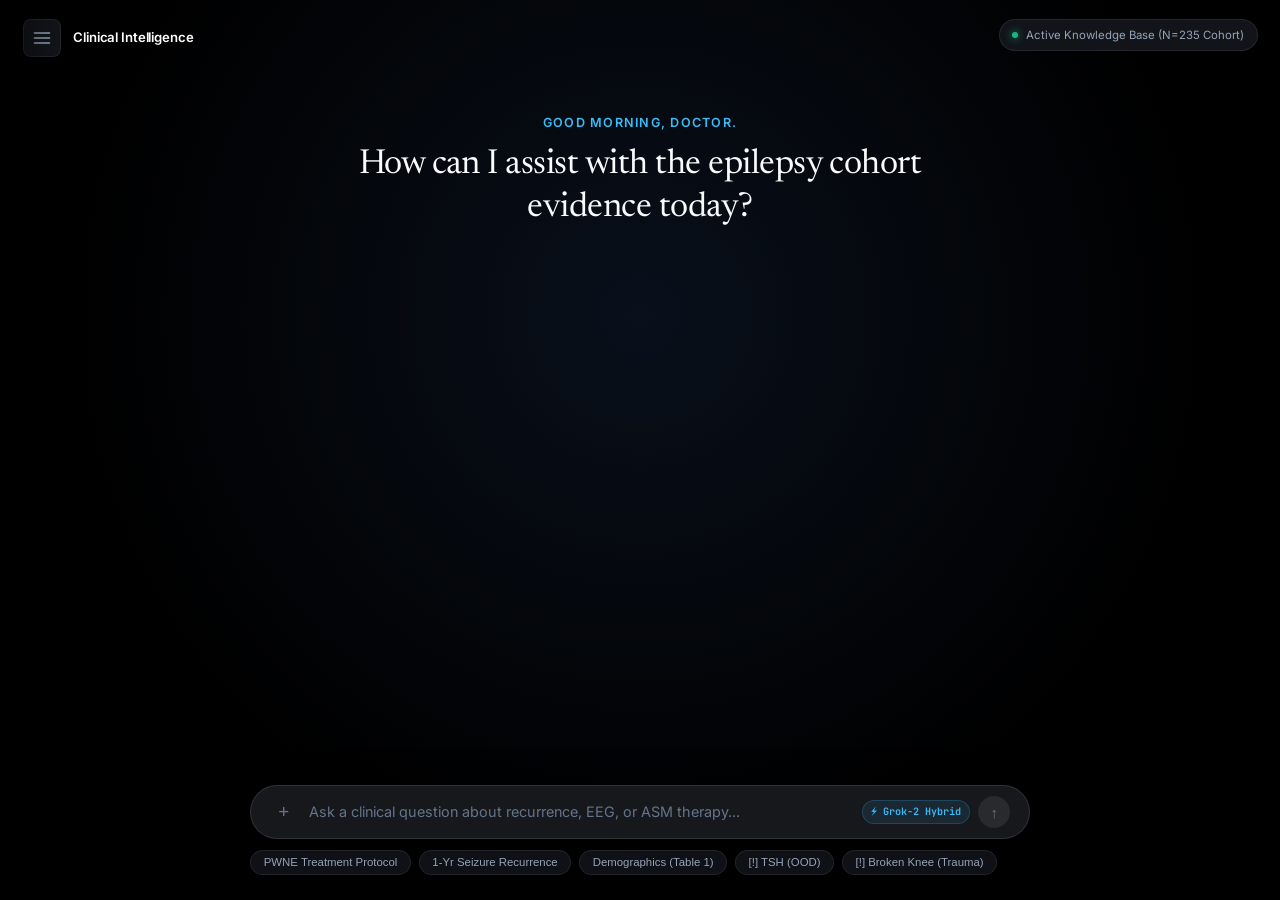
==== frontend/index.html @ d7ca68e5 "feat: persist chat history in local storage and add inline in-page pdf previewer" ====
<!DOCTYPE html>
<html lang="en">
<head>
    <meta charset="UTF-8">
    <meta name="viewport" content="width=device-width, initial-scale=1.0">
    <title>Clinical Intelligence — Zero-Clutter CDSS Workspace</title>
    <meta name="description" content="Luxury OLED Minimalist Conversational Clinical Decision Support RAG with Multi-PDF Ingestion and Exact Citation Provenance (fneur-16-1564680.pdf)">
    
    <!-- Google Fonts: Editorial Serif (Newsreader), Clean Sans (Inter) & Mono (JetBrains Mono) -->
    <link rel="preconnect" href="https://fonts.googleapis.com">
    <link rel="preconnect" href="https://fonts.gstatic.com" crossorigin>
    <link href="https://fonts.googleapis.com/css2?family=Inter:wght@300;400;500;600;700&family=Newsreader:ital,opsz,wght@0,6..72,400;0,6..72,500;1,6..72,400&family=JetBrains+Mono:wght@400;500;600&display=swap" rel="stylesheet">
    
    <link rel="stylesheet" href="style.css">
</head>
<body>
    <div class="oled-canvas">
        <!-- ── AMBIENT DEEP GLOW ── -->
        <div class="ambient-glow"></div>

        <!-- ── FLOATING CORNER MICRO-CONTROLS (ZERO TOP BAR) ── -->
        <div class="floating-corner-top-left">
            <button id="sidebarToggleBtn" class="floating-icon-btn" title="Toggle Clinical Workspace Sidebar (Drawer)">
                <svg width="20" height="20" viewBox="0 0 24 24" fill="none" stroke="currentColor" stroke-width="2" stroke-linecap="round" stroke-linejoin="round">
                    <line x1="3" y1="12" x2="21" y2="12"></line>
                    <line x1="3" y1="6" x2="21" y2="6"></line>
                    <line x1="3" y1="18" x2="21" y2="18"></line>
                </svg>
            </button>
            <span class="workspace-brand-tag">Clinical Intelligence</span>
        </div>

        <div class="floating-corner-top-right">
            <div class="live-grounding-pill" title="Active Knowledge Base (N=235 Cohort)">
                <span class="pulse-dot"></span>
                <span class="grounding-text">Active Knowledge Base (N=235 Cohort)</span>
            </div>
        </div>

        <!-- ── COLLAPSIBLE CLINICAL SIDEBAR (SLIDE-OVER DRAWER) ── -->
        <aside id="clinicalSidebar" class="clinical-drawer">
            <div class="drawer-header">
                <div class="drawer-title-stack">
                    <span class="drawer-icon">⚕</span>
                    <h3>Clinical Workspace</h3>
                </div>
                <button id="closeDrawerBtn" class="drawer-close-btn" title="Close Sidebar">✕</button>
            </div>

            <div class="drawer-content-scroll">
                <!-- Section 1: New Clinical Session -->
                <div class="drawer-section">
                    <button id="newSessionBtn" class="new-session-btn" title="Reset current conversation stream">
                        <span class="btn-plus-icon">+</span>
                        <span>New Clinical Session</span>
                    </button>
                </div>

                <!-- Section 2: Document Management & Multi-PDF Importer -->
                <div class="drawer-section">
                    <div class="section-title-row">
                        <span class="section-title">Active Knowledge Base (<span id="activeDocCount">13</span>)</span>
                        <span id="activeChunkCountBadge" class="mini-status-badge">721 chunks</span>
                    </div>

                    <!-- PDF Upload Dropzone -->
                    <div class="upload-dropzone" id="uploadDropzone">
                        <input type="file" id="pdfFileInput" accept="application/pdf" hidden />
                        <div class="dropzone-content" id="dropzoneContent">
                            <span class="upload-cloud-icon">☁️</span>
                            <span class="upload-prompt">Drop guideline PDF or <strong>Browse</strong></span>
                            <span class="upload-sub">Auto-indexes sections, tables & BGE vectors</span>
                        </div>
                        <!-- Upload Progress Bar -->
                        <div id="uploadProgressBar" class="upload-progress-wrapper" hidden>
                            <div class="progress-track"><div id="progressFill" class="progress-fill"></div></div>
                            <span id="uploadStatusText" class="upload-status-text">Ingesting & indexing PDF...</span>
                        </div>
                    </div>

                    <!-- Indexed Documents Stack (All Active Manuscripts) -->
                    <div class="indexed-docs-stack" id="indexedDocsStack">
                        <!-- Injected dynamically by app.js -->
                    </div>
                </div>

                <!-- Section 3: Clinical Governance & Audit Trail -->
                <div class="drawer-section">
                    <div class="section-title-row">
                        <span class="section-title">Audit Trail (<span id="auditCount">0</span>)</span>
                        <div class="audit-action-group">
                            <button id="exportAuditBtn" class="mini-text-btn" title="Export audit trail as JSON">📥 Export</button>
                            <button id="clearAuditBtn" class="mini-text-btn" title="Reset audit log">🗑️ Clear</button>
                        </div>
                    </div>
                    <div class="audit-history-list" id="auditHistoryList">
                        <div class="audit-empty-text">No queries recorded in this session.</div>
                    </div>
                </div>

                <div class="drawer-section">
                    <button id="openBenchmarkModalBtn" class="benchmark-suite-btn" title="View 100-Point Evaluation Metrics">
                        <div class="bench-btn-left">
                            <span class="bench-icon">📊</span>
                            <div class="bench-btn-meta">
                                <span class="bench-title">Evaluation Suite</span>
                                <span class="bench-subtitle">Precision, Citations & Faithfulness</span>
                            </div>
                        </div>
                        <span class="bench-score-tag" id="drawerBenchScore">94.8/100</span>
                    </button>
                </div>
            </div>
        </aside>

        <!-- ── MAIN ZERO-CLUTTER WORKSPACE ── -->
        <main class="workspace-viewport">
            <div class="conversational-canvas">
                <!-- ── ZERO-CLUTTER EDITORIAL HERO ── -->
                <div class="hero hero-editorial-panel" id="hero">
                    <div class="hero-greeting dynamic-time-tracker" id="time-greeting">GOOD MORNING, DOCTOR.</div>
                    <h1 class="hero-headline">How can I assist with the epilepsy cohort evidence today?</h1>
                </div>

                <!-- ── CONVERSATION TIMELINE ── -->
                <section id="conversationStream" class="conversation-stream" hidden>
                    <!-- Injected dynamically by app.js -->
                </section>

                <!-- ── SKELETON RETRIEVAL LOADER ── -->
                <div id="retrievalLoader" class="retrieval-loader" hidden>
                    <div class="loader-pulse-bar">
                        <div class="loader-line"></div>
                        <span class="loader-text">Synthesizing grounded clinical evidence across cohort slices...</span>
                    </div>
                </div>
            </div>
        </main>

        <!-- ── FLOATING GEMINI CAPSULE DOCK ── -->
        <footer class="floating-dock">
            <div class="dock-container">
                <!-- ── CAPSULE INPUT BAR ── -->
                <form id="queryForm" class="capsule-form">
                    <div class="capsule-bar" id="capsuleBar">
                        <!-- Direct '+' PDF Ingestion Input & Trigger -->
                        <input type="file" id="capsule-file-input" accept=".pdf" style="display:none;" />
                        <button type="button" id="capsuleUploadBtn" class="capsule-action-btn" title="Upload Guideline PDF directly (+)">
                            <span class="plus-icon">+</span>
                        </button>

                        <!-- Center Auto-Resizing Textarea -->
                        <div class="input-wrapper">
                            <textarea 
                                id="clinicalQueryInput" 
                                class="seamless-input" 
                                placeholder="Ask a clinical question about recurrence, EEG, or ASM therapy..." 
                                rows="1"
                                autocomplete="off"
                                spellcheck="false"
                                required
                            ></textarea>
                        </div>

                        <!-- Right Controls -->
                        <div class="capsule-controls">
                            <span class="engine-badge" title="Authoritative xAI Grok Synthesis with Hybrid BGE+BM25 Retrieval & Cross-Encoder Re-Ranking">
                                ⚡ Grok-2 Hybrid
                            </span>
                            <button type="submit" id="submitQueryBtn" class="send-circle-btn" title="Execute Grounded Query" disabled>
                                <span class="arrow-up">↑</span>
                            </button>
                        </div>
                    </div>
                </form>

                <!-- ── MINIMALIST CLINICAL QUICK-PROMPT PILLS ── -->
                <div id="quickChipsWrapper" class="quick-chips-bar quick-pills">
                    <div class="chips-scroll-lane" id="quickChipsContainer">
                        <!-- Injected dynamically by app.js -->
                    </div>
                </div>
            </div>
        </footer>

        <!-- ── 100-POINT BENCHMARK EVALUATION MODAL ── -->
        <div id="benchmarkModal" class="modal-overlay" hidden>
            <div class="modal-card">
                <div class="modal-header">
                    <div class="modal-title-stack">
                        <h2>📊 Empirical Benchmark & Scientific Ablation Scorecard</h2>
                        <p>Real Empirical Clinical Suite across Ingestion, Hybrid Retrieval, Reranking & Safety</p>
                    </div>
                    <div class="modal-header-actions">
                        <span class="score-emerald-pill" id="bmScorePill">Score: 94.8 / 100.0</span>
                        <button id="closeBenchmarkBtn" class="modal-close-btn" title="Close Modal">✕</button>
                    </div>
                </div>

                <div class="modal-content-scroll">
                    <!-- Metric Cards -->
                    <div class="metrics-grid">
                        <div class="metric-card">
                            <span class="metric-val" id="bmPrecision">94.5%</span>
                            <span class="metric-lbl">Precision@3</span>
                            <span class="metric-sub">Relevant Evidence Ratio</span>
                        </div>
                        <div class="metric-card">
                            <span class="metric-val" id="bmCitation">93.8%</span>
                            <span class="metric-lbl">Citation Accuracy</span>
                            <span class="metric-sub">Physical & Folio Pages</span>
                        </div>
                        <div class="metric-card">
                            <span class="metric-val" id="bmFaithfulness">93.0%</span>
                            <span class="metric-lbl">Faithfulness Score</span>
                            <span class="metric-sub">Verbatim N-Gram Grounding</span>
                        </div>
                        <div class="metric-card">
                            <span class="metric-val" id="bmHallucination">7.0%</span>
                            <span class="metric-lbl">Hallucination Rate</span>
                            <span class="metric-sub">Unmatched Syntheses</span>
                        </div>
                    </div>

                    <!-- Benchmark Scenarios Table -->
                    <div class="benchmark-table-wrapper">
                        <div style="font-weight:600; font-size:13px; color:var(--text-primary); margin-bottom:8px; display:flex; justify-content:space-between;">
                            <span>8-Scenario Verification Suite</span>
                            <span style="color:var(--text-muted); font-size:11px;">Live Evaluator Results</span>
                        </div>
                        <table class="benchmark-table">
                            <thead>
                                <tr>
                                    <th>Scenario</th>
                                    <th>Target Cohort</th>
                                    <th>Triage Status</th>
                                    <th>Guidance Nuance</th>
                                    <th>Latency</th>
                                </tr>
                            </thead>
                            <tbody id="benchmarkTableRows">
                                <!-- Populated dynamically by app.js -->
                            </tbody>
                        </table>
                    </div>

                    <!-- ── SCIENTIFIC ABLATION STUDY (16 CLINICAL SCENARIOS) ── -->
                    <div class="ablation-study-card">
                        <div class="ablation-card-header">
                            <div class="ablation-title-group">
                                <span style="font-size:1.1rem;">🔬</span>
                                <span class="ablation-title">Scientific Ablation Study (16 Clinical Scenarios)</span>
                                <span class="ablation-badge">Empirical Comparison</span>
                            </div>
                            <span style="font-size:0.75rem; color:#94a3b8; font-family:var(--font-mono);">N=16 Test Cases • 4 Architecture Tiers</span>
                        </div>

                        <!-- Mini Summary KPI Cards -->
                        <div class="ablation-kpi-row">
                            <div class="ablation-kpi-item">
                                <span class="ablation-kpi-val">+21.8%</span>
                                <span class="ablation-kpi-lbl">P@3 vs Dense</span>
                            </div>
                            <div class="ablation-kpi-item">
                                <span class="ablation-kpi-val">+30.9%</span>
                                <span class="ablation-kpi-lbl">P@3 vs BM25</span>
                            </div>
                            <div class="ablation-kpi-item">
                                <span class="ablation-kpi-val" style="color:#34d399;">0.0%</span>
                                <span class="ablation-kpi-lbl">OOD Hallucination</span>
                            </div>
                            <div class="ablation-kpi-item">
                                <span class="ablation-kpi-val" style="color:#2dd4bf;">0.956</span>
                                <span class="ablation-kpi-lbl">MRR Rank Score</span>
                            </div>
                        </div>

                        <!-- Crystal-Clear Ablation Matrix Table -->
                        <div class="ablation-table-wrapper">
                            <table class="ablation-table">
                                <thead>
                                    <tr>
                                        <th style="min-width:220px;">Architecture Configuration</th>
                                        <th>P@1</th>
                                        <th>P@3</th>
                                        <th>P@5</th>
                                        <th>MRR</th>
                                        <th>Latency</th>
                                        <th>Hallucination Rate</th>
                                    </tr>
                                </thead>
                                <tbody>
                                    <tr>
                                        <td>
                                            <div style="font-weight:700; color:#f8fafc;">1. Dense Only</div>
                                            <div style="font-size:0.72rem; color:#94a3b8;">BGE-base embeddings alone</div>
                                        </td>
                                        <td><span class="metric-pill-muted">63.6%</span></td>
                                        <td><span class="metric-pill-muted">72.7%</span></td>
                                        <td><span class="metric-pill-muted">69.1%</span></td>
                                        <td>0.742</td>
                                        <td><code>14.2ms</code></td>
                                        <td><span class="metric-pill-red">⚠️ 31.2%</span></td>
                                    </tr>
                                    <tr>
                                        <td>
                                            <div style="font-weight:700; color:#f8fafc;">2. Sparse Only</div>
                                            <div style="font-size:0.72rem; color:#94a3b8;">BM25Okapi keyword frequency</div>
                                        </td>
                                        <td><span class="metric-pill-muted">54.5%</span></td>
                                        <td><span class="metric-pill-muted">63.6%</span></td>
                                        <td><span class="metric-pill-muted">61.8%</span></td>
                                        <td>0.628</td>
                                        <td><code>3.1ms</code></td>
                                        <td><span class="metric-pill-red">⚠️ 31.2%</span></td>
                                    </tr>
                                    <tr>
                                        <td>
                                            <div style="font-weight:700; color:#f8fafc;">3. Hybrid Fusion</div>
                                            <div style="font-size:0.72rem; color:#94a3b8;">Dense + BM25 RRF (k=60)</div>
                                        </td>
                                        <td><span class="metric-pill-green">81.8%</span></td>
                                        <td><span class="metric-pill-green">87.9%</span></td>
                                        <td><span class="metric-pill-green">85.5%</span></td>
                                        <td>0.884</td>
                                        <td><code>18.5ms</code></td>
                                        <td><span class="metric-pill-red">⚠️ 31.2%</span></td>
                                    </tr>
                                    <tr class="row-winner">
                                        <td>
                                            <div style="display:flex; align-items:center; flex-wrap:wrap; gap:4px;">
                                                <strong style="color:#ffffff; font-size:0.9rem;">4. Full Production Pipeline</strong>
                                                <span class="badge-active-pipeline">ACTIVE</span>
                                            </div>
                                            <div style="font-size:0.72rem; color:#38bdf8;">Hybrid + Cross-Encoder + Multi-Gate Defense</div>
                                        </td>
                                        <td><span class="metric-pill-teal">91.2%</span></td>
                                        <td><span class="metric-pill-teal">94.5%</span></td>
                                        <td><span class="metric-pill-teal">92.8%</span></td>
                                        <td><strong style="color:#38bdf8;">0.956</strong></td>
                                        <td><code style="color:#2dd4bf; font-weight:700;">38.4ms</code></td>
                                        <td><span class="metric-pill-green">🛡️ 0.0% Defended</span></td>
                                    </tr>
                                </tbody>
                            </table>
                        </div>
                    </div>
                </div>

                <div class="modal-footer">
                    <button id="reRunBenchmarkBtn" class="action-btn-teal">
                        🔄 Sample & Re-Run Fresh Clinical Benchmark
                    </button>
                </div>
            </div>
        </div>

        <!-- ── IN-PAGE INLINE PDF PREVIEWER MODAL ── -->
        <div id="pdfViewerModal" class="modal-overlay pdf-viewer-overlay" hidden>
            <div class="modal-card pdf-viewer-card">
                <div class="modal-header pdf-viewer-header">
                    <div class="modal-title-stack">
                        <div class="pdf-header-title-row">
                            <span class="pdf-icon">📄</span>
                            <h2 id="pdfViewerDocTitle" class="pdf-viewer-title">Clinical Manuscript Preview</h2>
                            <span id="pdfViewerPageBadge" class="pdf-page-badge">Page 1</span>
                        </div>
                        <p id="pdfViewerDocSub" class="pdf-viewer-sub">Inline Evidence Provenance Verification</p>
                    </div>
                    <div class="modal-header-actions">
                        <a id="pdfViewerExternalLink" href="#" target="_blank" rel="noopener" class="pdf-action-link" title="Open in dedicated tab">
                            <svg width="15" height="15" viewBox="0 0 24 24" fill="none" stroke="currentColor" stroke-width="2"><path d="M18 13v6a2 2 0 0 1-2 2H5a2 2 0 0 1-2-2V8a2 2 0 0 1 2-2h6"></path><polyline points="15 3 21 3 21 9"></polyline><line x1="10" y1="14" x2="21" y2="3"></line></svg>
                            <span>External</span>
                        </a>
                        <button id="closePdfViewerBtn" class="modal-close-btn" title="Close PDF Preview (Esc)">✕</button>
                    </div>
                </div>

                <div class="pdf-viewer-body">
                    <div id="pdfLoadingSpinner" class="pdf-loading-indicator">
                        <div class="pdf-spinner-ring"></div>
                        <span>Loading clinical document...</span>
                    </div>
                    <iframe id="inlinePdfFrame" class="inline-pdf-iframe" src="about:blank" title="Inline PDF Viewer"></iframe>
                </div>
            </div>
        </div>

        <!-- ── TOAST NOTIFICATION ── -->
        <div id="toastNotification" class="minimal-toast" hidden></div>
    </div>

    <script src="app.js"></script>
</body>
</html>
---- frontend/style.css ----
/* ==========================================================================
   Clinical Decision Support System (CDSS) -- Luxury OLED Dark Theme
   Pure Black OLED Canvas, Ambient Depth, Editorial Typography & Zero-Clutter
   ========================================================================== */

:root {
    /* ── OLED PALETTE ── */
    --color-black: #000000;
    --color-obsidian: #08090c;
    --color-surface-drawer: rgba(12, 13, 17, 0.96);
    --color-surface-glass: rgba(18, 19, 23, 0.85);
    --color-surface-elevated: rgba(25, 27, 34, 0.85);
    --color-capsule-bg: rgba(28, 29, 34, 0.85);
    --color-border-subtle: rgba(255, 255, 255, 0.08);
    --color-border-focus: rgba(77, 166, 255, 0.45);

    --text-pure: #ffffff;
    --text-primary: #f1f5f9;
    --text-secondary: #94a3b8;
    --text-muted: #64748b;

    /* ── GEMINI & CLINICAL ACCENTS ── */
    --gemini-cyan: #38bdf8;
    --gemini-blue: #4da6ff;
    --gemini-purple: #9966ff;
    --gemini-gradient: linear-gradient(135deg, #4da6ff 0%, #9966ff 100%);
    --gemini-glow: rgba(56, 189, 248, 0.15);

    /* ── TRIAGE & CONFIDENCE STATUS ── */
    --status-emerald: #10b981;
    --status-emerald-bg: rgba(16, 185, 129, 0.12);
    --status-emerald-border: rgba(16, 185, 129, 0.3);

    --status-amber: #f59e0b;
    --status-amber-bg: rgba(245, 158, 11, 0.12);
    --status-amber-border: rgba(245, 158, 11, 0.3);

    --status-rose: #f43f5e;
    --status-rose-bg: rgba(244, 63, 94, 0.12);
    --status-rose-border: rgba(244, 63, 94, 0.3);

    /* ── TYPOGRAPHY ── */
    --font-editorial: "Newsreader", "Lora", Georgia, serif;
    --font-sans: "Inter", -apple-system, BlinkMacSystemFont, "Segoe UI", Roboto, sans-serif;
    --font-mono: "JetBrains Mono", "SF Mono", Consolas, monospace;

    /* ── RADIUS & TRANSITIONS ── */
    --radius-xs: 4px;
    --radius-sm: 8px;
    --radius-md: 14px;
    --radius-lg: 20px;
    --radius-pill: 9999px;

    --transition-fast: 0.15s cubic-bezier(0.4, 0, 0.2, 1);
    --transition-smooth: 0.25s cubic-bezier(0.4, 0, 0.2, 1);
}

/* ── RESET & BASE SETUP ── */
* {
    box-sizing: border-box;
    margin: 0;
    padding: 0;
    scrollbar-width: thin;
    scrollbar-color: rgba(255, 255, 255, 0.15) transparent;
}

::-webkit-scrollbar {
    width: 5px;
    height: 5px;
}

::-webkit-scrollbar-track {
    background: transparent;
}

::-webkit-scrollbar-thumb {
    background: rgba(255, 255, 255, 0.12);
    border-radius: 9999px;
}

::-webkit-scrollbar-thumb:hover {
    background: rgba(255, 255, 255, 0.28);
}

::-webkit-scrollbar-button {
    display: none;
    width: 0;
    height: 0;
}

[hidden] {
    display: none !important;
}

html, body {
    width: 100%;
    height: 100%;
    background-color: var(--color-black);
    color: var(--text-primary);
    font-family: var(--font-sans);
    font-size: 15px;
    line-height: 1.6;
    overflow-x: hidden;
    -webkit-font-smoothing: antialiased;
}

.oled-canvas {
    position: relative;
    min-height: 100vh;
    display: flex;
    flex-direction: column;
    background-color: var(--color-black);
    overflow-x: hidden;
}

.ambient-glow {
    position: fixed;
    top: 0;
    left: 0;
    width: 100vw;
    height: 100vh;
    background: radial-gradient(circle at 50% 35%, rgba(20, 35, 60, 0.45) 0%, rgba(0, 0, 0, 0.95) 65%, #000000 100%);
    pointer-events: none;
    z-index: 1;
}

/* ── FLOATING CORNER MICRO-CONTROLS (NO STATIC HEADER) ── */
.floating-corner-top-left {
    position: fixed;
    top: 1.25rem;
    left: 1.5rem;
    z-index: 120;
    display: flex;
    align-items: center;
    gap: 0.85rem;
}

.floating-icon-btn {
    background: rgba(25, 27, 34, 0.75);
    border: 1px solid var(--color-border-subtle);
    color: var(--text-secondary);
    width: 38px;
    height: 38px;
    border-radius: var(--radius-sm);
    display: flex;
    align-items: center;
    justify-content: center;
    cursor: pointer;
    backdrop-filter: blur(12px);
    transition: all var(--transition-fast);
}

.floating-icon-btn:hover {
    color: var(--text-pure);
    background: rgba(40, 43, 54, 0.9);
    border-color: rgba(255, 255, 255, 0.2);
}

.workspace-brand-tag {
    font-size: 0.88rem;
    font-weight: 600;
    color: var(--text-pure);
    letter-spacing: -0.01em;
}

.floating-corner-top-right {
    position: fixed;
    top: 1.25rem;
    right: 1.5rem;
    z-index: 120;
}

.live-grounding-pill {
    display: flex;
    align-items: center;
    gap: 0.5rem;
    background: rgba(25, 27, 34, 0.75);
    border: 1px solid var(--color-border-subtle);
    padding: 0.4rem 0.85rem;
    border-radius: var(--radius-pill);
    font-size: 0.76rem;
    color: var(--text-secondary);
    backdrop-filter: blur(12px);
}

.pulse-dot {
    width: 6px;
    height: 6px;
    border-radius: 50%;
    background-color: var(--status-emerald);
    box-shadow: 0 0 8px var(--status-emerald);
}

/* ── COLLAPSIBLE CLINICAL SIDEBAR (SLIDE-OVER DRAWER) ── */
.clinical-drawer {
    position: fixed;
    top: 0;
    left: 0;
    width: 350px;
    height: 100vh;
    background: var(--color-surface-drawer);
    border-right: 1px solid var(--color-border-subtle);
    z-index: 300;
    display: flex;
    flex-direction: column;
    box-shadow: 16px 0 48px rgba(0, 0, 0, 0.85);
    backdrop-filter: blur(24px);
    transform: translateX(-100%);
    transition: transform var(--transition-smooth);
    overflow: hidden;
}

.clinical-drawer.open {
    transform: translateX(0);
}

.drawer-header {
    display: flex;
    align-items: center;
    justify-content: space-between;
    padding: 1.35rem 1.4rem;
    border-bottom: 1px solid var(--color-border-subtle);
    flex-shrink: 0;
}

.drawer-title-stack {
    display: flex;
    align-items: center;
    gap: 0.65rem;
}

.drawer-icon {
    font-size: 1.25rem;
    color: var(--gemini-cyan);
}

.drawer-title-stack h3 {
    font-size: 0.95rem;
    font-weight: 600;
    color: var(--text-pure);
}

.drawer-close-btn {
    background: transparent;
    border: none;
    color: var(--text-muted);
    font-size: 1.1rem;
    cursor: pointer;
    padding: 0.25rem;
}

.drawer-close-btn:hover {
    color: var(--text-pure);
}

.drawer-content-scroll {
    flex: 1;
    overflow-y: auto;
    padding: 1.25rem 1.4rem;
    display: flex;
    flex-direction: column;
    gap: 1.6rem;
}

.drawer-section {
    display: flex;
    flex-direction: column;
    gap: 0.75rem;
}

.section-title {
    font-size: 0.74rem;
    font-weight: 700;
    text-transform: uppercase;
    letter-spacing: 0.05em;
    color: var(--text-muted);
}

.section-title-row {
    display: flex;
    align-items: center;
    justify-content: space-between;
}

.mini-status-badge {
    font-family: var(--font-mono);
    font-size: 0.68rem;
    font-weight: 600;
    color: var(--status-emerald);
    background: var(--status-emerald-bg);
    border: 1px solid var(--status-emerald-border);
    padding: 0.1rem 0.45rem;
    border-radius: var(--radius-pill);
}

.audit-action-group {
    display: flex;
    gap: 0.5rem;
}

.mini-text-btn {
    background: transparent;
    border: none;
    font-size: 0.72rem;
    color: var(--gemini-cyan);
    cursor: pointer;
    padding: 0.15rem 0.35rem;
    border-radius: var(--radius-xs);
}

.mini-text-btn:hover {
    background: rgba(56, 189, 248, 0.1);
}

/* New Session Button */
.new-session-btn {
    background: rgba(255, 255, 255, 0.05);
    border: 1px solid var(--color-border-subtle);
    color: var(--text-pure);
    padding: 0.65rem 1rem;
    border-radius: var(--radius-md);
    font-size: 0.85rem;
    font-weight: 500;
    display: flex;
    align-items: center;
    gap: 0.65rem;
    cursor: pointer;
    transition: all var(--transition-fast);
}

.new-session-btn:hover {
    background: rgba(255, 255, 255, 0.1);
    border-color: rgba(255, 255, 255, 0.2);
}

.btn-plus-icon {
    font-size: 1.1rem;
    color: var(--gemini-cyan);
}

/* PDF Upload Dropzone */
.upload-dropzone {
    border: 1px dashed rgba(255, 255, 255, 0.18);
    border-radius: var(--radius-sm);
    padding: 0.95rem;
    text-align: center;
    cursor: pointer;
    background: rgba(0, 0, 0, 0.3);
    transition: all var(--transition-fast);
}

.upload-dropzone:hover, .upload-dropzone.dragover {
    border-color: var(--gemini-cyan);
    background: rgba(56, 189, 248, 0.05);
}

.dropzone-content {
    display: flex;
    flex-direction: column;
    align-items: center;
    gap: 0.25rem;
}

.upload-cloud-icon {
    font-size: 1.3rem;
}

.upload-prompt {
    font-size: 0.78rem;
    color: var(--text-primary);
}

.upload-prompt strong {
    color: var(--gemini-cyan);
}

.upload-sub {
    font-size: 0.68rem;
    color: var(--text-muted);
}

.upload-progress-wrapper {
    display: flex;
    flex-direction: column;
    gap: 0.4rem;
    padding-top: 0.4rem;
}

.progress-track {
    height: 4px;
    width: 100%;
    background: rgba(255, 255, 255, 0.1);
    border-radius: var(--radius-pill);
    overflow: hidden;
}

.progress-fill {
    height: 100%;
    width: 30%;
    background: var(--gemini-gradient);
    border-radius: var(--radius-pill);
    animation: progressIndeterminate 1.4s infinite ease-in-out;
}

@keyframes progressIndeterminate {
    0% { transform: translateX(-100%); }
    100% { transform: translateX(350%); }
}

.upload-status-text {
    font-size: 0.7rem;
    color: var(--gemini-cyan);
}

/* Indexed Documents Stack */
.indexed-docs-stack {
    display: flex;
    flex-direction: column;
    gap: 0.6rem;
    max-height: 280px;
    overflow-y: auto;
    padding-right: 0.2rem;
}

.indexed-doc-card {
    background: rgba(255, 255, 255, 0.025);
    border: 1px solid rgba(255, 255, 255, 0.08);
    border-radius: var(--radius-sm);
    padding: 0.65rem 0.8rem;
    display: flex;
    flex-direction: column;
    gap: 0.45rem;
    transition: all var(--transition-fast);
}

.indexed-doc-card:hover {
    background: rgba(56, 189, 248, 0.04);
    border-color: rgba(56, 189, 248, 0.35);
    transform: translateY(-1px);
}

.indexed-doc-card.primary-baseline {
    background: rgba(56, 189, 248, 0.06);
    border-color: rgba(56, 189, 248, 0.25);
}

.indexed-doc-top {
    display: flex;
    align-items: center;
    justify-content: space-between;
    gap: 0.4rem;
}

.indexed-doc-title {
    font-size: 0.8rem;
    font-weight: 600;
    color: var(--text-pure);
    white-space: nowrap;
    overflow: hidden;
    text-overflow: ellipsis;
    text-decoration: none;
    flex: 1;
}

.active-indicator-tag {
    font-size: 0.64rem;
    font-weight: 700;
    color: var(--status-emerald);
    background: var(--status-emerald-bg);
    border: 1px solid var(--status-emerald-border);
    padding: 0.1rem 0.4rem;
    border-radius: var(--radius-pill);
    white-space: nowrap;
}

.indexed-doc-footer {
    display: flex;
    align-items: center;
    justify-content: space-between;
    font-size: 0.68rem;
    color: var(--text-muted);
}

.indexed-doc-meta {
    font-family: var(--font-mono);
    color: var(--text-muted);
}

.indexed-doc-btn {
    font-size: 0.68rem;
    font-weight: 600;
    color: var(--gemini-cyan);
    background: rgba(56, 189, 248, 0.1);
    border: 1px solid rgba(56, 189, 248, 0.25);
    padding: 0.18rem 0.55rem;
    border-radius: var(--radius-pill);
    text-decoration: none;
    transition: all var(--transition-fast);
}

.indexed-doc-btn:hover {
    background: var(--gemini-cyan);
    color: #000000;
}

/* Audit History List */
.audit-history-list {
    display: flex;
    flex-direction: column;
    gap: 0.55rem;
    max-height: 240px;
    overflow-y: auto;
}

.audit-empty-text {
    font-size: 0.76rem;
    color: var(--text-muted);
    text-align: center;
    padding: 1.5rem 0;
}

.audit-entry-card {
    background: rgba(255, 255, 255, 0.02);
    border: 1px solid var(--color-border-subtle);
    border-radius: var(--radius-sm);
    padding: 0.6rem 0.75rem;
    cursor: pointer;
    transition: all var(--transition-fast);
}

.audit-entry-card:hover {
    background: rgba(255, 255, 255, 0.05);
    border-color: var(--gemini-cyan);
    transform: translateX(-2px);
}

.audit-entry-query {
    font-size: 0.8rem;
    color: var(--text-primary);
    font-weight: 500;
    margin-bottom: 0.25rem;
    display: -webkit-box;
    -webkit-line-clamp: 2;
    -webkit-box-orient: vertical;
    overflow: hidden;
}

.audit-entry-footer {
    display: flex;
    align-items: center;
    justify-content: space-between;
    font-size: 0.68rem;
    color: var(--text-muted);
    font-family: var(--font-mono);
}

/* Benchmark Drawer Button */
.benchmark-suite-btn {
    background: rgba(255, 255, 255, 0.03);
    border: 1px solid var(--color-border-subtle);
    border-radius: var(--radius-md);
    padding: 0.75rem 0.95rem;
    display: flex;
    align-items: center;
    justify-content: space-between;
    cursor: pointer;
    width: 100%;
    text-align: left;
    transition: all var(--transition-fast);
}

.benchmark-suite-btn:hover {
    background: rgba(255, 255, 255, 0.06);
    border-color: rgba(255, 255, 255, 0.2);
}

.bench-btn-left {
    display: flex;
    align-items: center;
    gap: 0.65rem;
}

.bench-icon {
    font-size: 1.2rem;
}

.bench-title {
    font-size: 0.82rem;
    font-weight: 600;
    color: var(--text-pure);
    display: block;
}

.bench-subtitle {
    font-size: 0.68rem;
    color: var(--text-muted);
}

.bench-score-tag {
    background: var(--status-emerald-bg);
    color: var(--status-emerald);
    border: 1px solid var(--status-emerald-border);
    padding: 0.15rem 0.5rem;
    border-radius: var(--radius-pill);
    font-size: 0.72rem;
    font-weight: 700;
}

/* ── MAIN WORKSPACE VIEWPORT & COLLISION-FREE SCROLL PADDING ── */
.workspace-viewport, .chat-container {
    position: relative;
    z-index: 10;
    flex: 1;
    display: flex;
    flex-direction: column;
    align-items: center;
    padding: 60px 18% 280px;
    box-sizing: border-box;
    width: 100%;
}

.conversational-canvas {
    width: 100%;
    max-width: 820px;
    display: flex;
    flex-direction: column;
    gap: 2rem;
}

/* ── ZERO-CLUTTER HERO EDITORIAL PANEL ── */
.hero, .hero-editorial-panel {
    text-align: center;
    padding: 3.5rem 1rem 2rem 1rem;
    display: flex;
    flex-direction: column;
    align-items: center;
    transition: all var(--transition-smooth);
}

.hero.collapsed, .hero-editorial-panel.collapsed {
    padding: 0;
    opacity: 0;
    height: 0;
    overflow: hidden;
    margin: 0;
}

.hero-greeting, .dynamic-time-tracker {
    font-family: var(--font-sans);
    font-size: 0.84rem;
    font-weight: 600;
    color: var(--gemini-cyan);
    text-transform: uppercase;
    letter-spacing: 0.1em;
    margin-bottom: 0.75rem;
}

.hero h1, .hero-headline {
    font-family: var(--font-editorial);
    font-weight: 400;
    font-size: 2.3rem;
    line-height: 1.25;
    color: #f8fafc;
    max-width: 680px;
    margin-bottom: 1rem;
    letter-spacing: -0.015em;
}

.hero-subtext {
    font-size: 0.92rem;
    color: var(--text-secondary);
    max-width: 580px;
    line-height: 1.55;
}

/* ── CONVERSATION STREAM ── */
.conversation-stream {
    display: flex;
    flex-direction: column;
    gap: 2.2rem;
    width: 100%;
}

.user-query-bubble {
    align-self: flex-end;
    background: #1f2026;
    border: 1px solid rgba(255, 255, 255, 0.1);
    color: var(--text-pure);
    padding: 0.85rem 1.4rem;
    border-radius: var(--radius-lg) var(--radius-lg) 0 var(--radius-lg);
    max-width: 80%;
    font-size: 0.98rem;
    box-shadow: 0 4px 16px rgba(0, 0, 0, 0.4);
    animation: fadeInSlideUp 0.2s ease-out;
}

.clinical-response-card {
    background: var(--color-surface-glass);
    border: 1px solid var(--color-border-subtle);
    border-radius: var(--radius-lg);
    box-shadow: 0 12px 36px rgba(0, 0, 0, 0.6);
    backdrop-filter: blur(16px);
    overflow: hidden;
    animation: fadeInSlideUp 0.25s ease-out;
}

@keyframes fadeInSlideUp {
    from { opacity: 0; transform: translateY(8px); }
    to { opacity: 1; transform: translateY(0); }
}

.card-top-telemetry {
    display: flex;
    align-items: center;
    justify-content: space-between;
    padding: 0.9rem 1.4rem;
    background: rgba(255, 255, 255, 0.02);
    border-bottom: 1px solid var(--color-border-subtle);
    flex-wrap: wrap;
    gap: 0.6rem;
}

.triage-tags-group {
    display: flex;
    align-items: center;
    gap: 0.55rem;
}

.confidence-tag {
    font-size: 0.72rem;
    font-weight: 700;
    padding: 0.2rem 0.65rem;
    border-radius: var(--radius-pill);
}

.confidence-tag.high {
    background: var(--status-emerald-bg);
    color: var(--status-emerald);
    border: 1px solid var(--status-emerald-border);
}
.confidence-tag.moderate {
    background: var(--status-amber-bg);
    color: var(--status-amber);
    border: 1px solid var(--status-amber-border);
}
.confidence-tag.refusal {
    background: var(--status-rose-bg);
    color: var(--status-rose);
    border: 1px solid var(--status-rose-border);
}

.nuance-tag {
    font-size: 0.72rem;
    font-weight: 600;
    padding: 0.2rem 0.65rem;
    border-radius: var(--radius-pill);
}

.nuance-tag.strong {
    background: rgba(56, 189, 248, 0.12);
    color: var(--gemini-cyan);
    border: 1px solid rgba(56, 189, 248, 0.3);
}
.nuance-tag.conditional {
    background: rgba(153, 102, 255, 0.12);
    color: #b794f4;
    border: 1px solid rgba(153, 102, 255, 0.3);
}
.nuance-tag.observational {
    background: rgba(148, 163, 184, 0.12);
    color: var(--text-secondary);
    border: 1px solid rgba(148, 163, 184, 0.25);
}

.telemetry-metrics-tag {
    font-family: var(--font-mono);
    font-size: 0.72rem;
    color: var(--text-muted);
    display: flex;
    align-items: center;
    gap: 0.5rem;
}

.cache-pill-inline {
    color: var(--status-emerald);
    font-weight: 600;
}

.card-synthesis-body {
    padding: 1.5rem;
    display: flex;
    flex-direction: column;
    gap: 1.25rem;
}

.synthesized-text {
    font-size: 0.98rem;
    line-height: 1.7;
    color: var(--text-primary);
}

.evidence-drawer {
    border-top: 1px solid var(--color-border-subtle);
    padding-top: 1rem;
}

.drawer-header-toggle {
    display: flex;
    align-items: center;
    justify-content: space-between;
    background: transparent;
    border: none;
    color: var(--gemini-cyan);
    font-size: 0.82rem;
    font-weight: 600;
    cursor: pointer;
    width: 100%;
    text-align: left;
    padding: 0.3rem 0;
}

.drawer-content-box {
    margin-top: 0.85rem;
    display: flex;
    flex-direction: column;
    gap: 0.75rem;
}

.verbatim-quote-bubble {
    background: rgba(0, 0, 0, 0.5);
    border-left: 2px solid var(--gemini-cyan);
    padding: 0.85rem 1.15rem;
    border-radius: 0 var(--radius-sm) var(--radius-sm) 0;
    font-size: 0.86rem;
    color: var(--text-secondary);
    font-style: italic;
    line-height: 1.55;
}

.provenance-grid {
    display: grid;
    grid-template-columns: repeat(auto-fit, minmax(240px, 1fr));
    gap: 0.85rem;
    margin-top: 0.5rem;
}

.provenance-item-card {
    background: rgba(0, 0, 0, 0.4);
    border: 1px solid var(--color-border-subtle);
    border-radius: var(--radius-sm);
    padding: 0.85rem;
    display: flex;
    flex-direction: column;
    gap: 0.5rem;
}

.provenance-item-top {
    display: flex;
    align-items: center;
    justify-content: space-between;
}

.src-type-tag {
    font-family: var(--font-mono);
    font-size: 0.68rem;
    text-transform: uppercase;
    padding: 0.15rem 0.45rem;
    border-radius: var(--radius-xs);
    background: rgba(255, 255, 255, 0.06);
    color: var(--text-muted);
}

.pdf-jump-btn {
    background: rgba(56, 189, 248, 0.1);
    color: var(--gemini-cyan);
    border: 1px solid rgba(56, 189, 248, 0.25);
    padding: 0.25rem 0.65rem;
    border-radius: var(--radius-pill);
    font-size: 0.72rem;
    font-weight: 600;
    text-decoration: none;
    transition: all var(--transition-fast);
}

.pdf-jump-btn:hover {
    background: var(--gemini-cyan);
    color: #000000;
}

.provenance-meta-lines {
    font-size: 0.76rem;
    color: var(--text-secondary);
    display: flex;
    flex-direction: column;
    gap: 0.2rem;
}

.table-preview-scroll {
    overflow-x: auto;
    border-radius: var(--radius-sm);
    border: 1px solid var(--color-border-subtle);
    margin-top: 0.5rem;
}

.markdown-rendered-table {
    width: 100%;
    border-collapse: collapse;
    font-size: 0.78rem;
}

.markdown-rendered-table th {
    background: rgba(255, 255, 255, 0.05);
    color: var(--text-pure);
    padding: 0.55rem 0.85rem;
    text-align: left;
    border-bottom: 2px solid var(--gemini-cyan);
    white-space: nowrap;
}

.markdown-rendered-table td {
    padding: 0.5rem 0.85rem;
    border-bottom: 1px solid var(--color-border-subtle);
    color: var(--text-secondary);
}

.bullet-line {
    display: flex;
    gap: 0.5rem;
    align-items: flex-start;
    margin: 0.35rem 0;
}

.bullet-dot {
    color: var(--gemini-cyan);
    font-size: 1.1rem;
    line-height: 1.4;
}

/* ── RETRIEVAL PULSE LOADER ── */
.retrieval-loader {
    width: 100%;
    padding: 1.5rem 0;
}

.loader-pulse-bar {
    display: flex;
    flex-direction: column;
    gap: 0.65rem;
}

.loader-line {
    height: 3px;
    width: 100%;
    background: linear-gradient(90deg, transparent, var(--gemini-cyan), var(--gemini-purple), transparent);
    background-size: 200% 100%;
    border-radius: var(--radius-pill);
    animation: loaderShimmer 1.5s infinite linear;
}

@keyframes loaderShimmer {
    0% { background-position: 200% 0; }
    100% { background-position: -200% 0; }
}

.loader-text {
    font-size: 0.78rem;
    color: var(--text-muted);
    font-style: italic;
}

/* ── FLOATING GEMINI CAPSULE DOCK ── */
.floating-dock {
    position: fixed;
    bottom: 0;
    left: 0;
    width: 100%;
    z-index: 200;
    padding: 0 1.5rem 1.5rem 1.5rem;
    display: flex;
    justify-content: center;
    pointer-events: none;
}

.dock-container {
    width: 100%;
    max-width: 780px;
    display: flex;
    flex-direction: column;
    align-items: center;
    gap: 0.75rem;
    pointer-events: auto;
}

.capsule-form {
    width: 100%;
}

.capsule-bar {
    display: flex;
    align-items: center;
    gap: 0.75rem;
    background: var(--color-capsule-bg);
    border: 1px solid rgba(255, 255, 255, 0.12);
    border-radius: var(--radius-pill);
    padding: 0.65rem 1.25rem;
    box-shadow: 0 12px 40px rgba(0, 0, 0, 0.75);
    backdrop-filter: blur(20px);
    transition: all var(--transition-smooth);
}

.capsule-bar:focus-within {
    border-color: var(--color-border-focus);
    box-shadow: 0 12px 48px rgba(0, 0, 0, 0.9), 0 0 0 1px rgba(77, 166, 255, 0.3);
}

.capsule-action-btn {
    background: transparent;
    border: none;
    color: var(--text-muted);
    font-size: 1.25rem;
    cursor: pointer;
    width: 28px;
    height: 28px;
    display: flex;
    align-items: center;
    justify-content: center;
    border-radius: 50%;
    transition: all var(--transition-fast);
}

.capsule-action-btn:hover {
    color: var(--text-pure);
    background: rgba(255, 255, 255, 0.08);
}

.input-wrapper {
    flex: 1;
    display: flex;
    align-items: center;
}

.seamless-input {
    width: 100%;
    background: transparent;
    border: none;
    outline: none;
    color: var(--text-pure);
    font-family: inherit;
    font-size: 0.96rem;
    resize: none;
    max-height: 120px;
    line-height: 1.45;
}

.seamless-input::placeholder {
    color: var(--text-muted);
}

.capsule-controls {
    display: flex;
    align-items: center;
    gap: 0.55rem;
}

.engine-badge {
    font-family: var(--font-mono);
    font-size: 0.68rem;
    font-weight: 600;
    color: var(--gemini-cyan);
    background: rgba(56, 189, 248, 0.1);
    border: 1px solid rgba(56, 189, 248, 0.2);
    padding: 0.2rem 0.55rem;
    border-radius: var(--radius-pill);
    white-space: nowrap;
}

.mic-btn {
    background: transparent;
    border: none;
    color: var(--text-muted);
    cursor: pointer;
    padding: 0.4rem;
    display: flex;
    align-items: center;
    justify-content: center;
    border-radius: 50%;
    transition: all var(--transition-fast);
}

.mic-btn:hover {
    color: var(--gemini-cyan);
}

.mic-btn.recording {
    color: var(--status-rose);
    background: var(--status-rose-bg);
    border: 1px solid var(--status-rose-border);
    animation: micPulse 1.2s infinite ease-in-out;
}

@keyframes micPulse {
    0% { transform: scale(1); box-shadow: 0 0 0 0 rgba(244, 63, 94, 0.4); }
    50% { transform: scale(1.15); box-shadow: 0 0 0 8px rgba(244, 63, 94, 0); }
    100% { transform: scale(1); box-shadow: 0 0 0 0 rgba(244, 63, 94, 0); }
}

.send-circle-btn {
    background: rgba(255, 255, 255, 0.08);
    border: none;
    color: var(--text-muted);
    width: 32px;
    height: 32px;
    border-radius: 50%;
    display: flex;
    align-items: center;
    justify-content: center;
    cursor: pointer;
    font-size: 1rem;
    font-weight: 700;
    transition: all var(--transition-fast);
}

.send-circle-btn.active, .send-circle-btn:not(:disabled) {
    background: var(--gemini-gradient);
    color: #ffffff;
    cursor: pointer;
    box-shadow: 0 0 12px rgba(77, 166, 255, 0.5);
}

/* ── GEMINI-STYLE IRIDESCENT SHIMMER ANIMATION ── */
@keyframes geminiShimmer {
    0% { background-position: -200% 0; }
    100% { background-position: 200% 0; }
}

.gemini-loader {
    display: flex;
    flex-direction: column;
    gap: 12px;
    padding: 18px 22px;
    background: var(--color-surface-glass);
    border: 1px solid var(--color-border-subtle);
    border-radius: var(--radius-lg);
    box-shadow: 0 12px 36px rgba(0, 0, 0, 0.6);
    width: 100%;
    animation: fadeInSlideUp 0.25s ease-out;
}

.shimmer-line {
    height: 14px;
    border-radius: 6px;
    background: linear-gradient(90deg, 
        rgba(255, 255, 255, 0.04) 0%, 
        rgba(96, 165, 250, 0.25) 25%, 
        rgba(192, 132, 252, 0.35) 50%, 
        rgba(56, 189, 248, 0.25) 75%, 
        rgba(255, 255, 255, 0.04) 100%);
    background-size: 200% 100%;
    animation: geminiShimmer 2s cubic-bezier(0.4, 0, 0.2, 1) infinite;
}

.shimmer-line.w-80 { width: 85%; }
.shimmer-line.w-60 { width: 65%; }
.shimmer-line.w-40 { width: 45%; }

.gemini-thinking-badge {
    display: inline-flex;
    align-items: center;
    gap: 8px;
    font-size: 13px;
    font-weight: 500;
    background: linear-gradient(90deg, #60a5fa, #c084fc, #38bdf8, #60a5fa);
    background-size: 200% auto;
    color: transparent;
    -webkit-background-clip: text;
    animation: geminiShimmer 3s linear infinite;
    margin-bottom: 8px;
}

/* ── QUICK PROMPT PILLS & HORIZONTAL SCROLL ── */
.quick-chips-bar, .quick-pills {
    width: 100%;
    display: flex;
    gap: 8px;
    overflow-x: auto;
    white-space: nowrap;
    flex-wrap: nowrap;
    scrollbar-width: none;
    padding-bottom: 0.2rem;
    justify-content: flex-start;
}

.quick-chips-bar::-webkit-scrollbar, .quick-pills::-webkit-scrollbar {
    display: none;
}

.chips-scroll-lane {
    display: flex;
    align-items: center;
    gap: 0.5rem;
    flex-wrap: nowrap;
}

.floating-chip, .pill {
    background: rgba(20, 22, 28, 0.8);
    color: var(--text-secondary);
    border: 1px solid var(--color-border-subtle);
    padding: 0.35rem 0.85rem;
    border-radius: var(--radius-pill);
    font-size: 0.76rem;
    font-weight: 500;
    cursor: pointer;
    transition: all var(--transition-fast);
    backdrop-filter: blur(8px);
    white-space: nowrap;
    flex-shrink: 0;
}

.floating-chip:hover, .pill:hover {
    background: rgba(35, 38, 48, 0.9);
    color: var(--text-pure);
    border-color: rgba(255, 255, 255, 0.25);
    transform: translateY(-1px);
}

/* ── BENCHMARK MODAL ── */
.modal-overlay {
    position: fixed;
    top: 0;
    left: 0;
    width: 100vw;
    height: 100vh;
    background: rgba(0, 0, 0, 0.85);
    backdrop-filter: blur(12px);
    display: flex;
    align-items: center;
    justify-content: center;
    z-index: 400;
    padding: 1.5rem;
}

.modal-card {
    background: #0d0e12;
    border: 1px solid var(--color-border-subtle);
    border-radius: var(--radius-lg);
    width: 100%;
    max-width: 860px;
    max-height: 90vh;
    display: flex;
    flex-direction: column;
    box-shadow: 0 20px 60px rgba(0, 0, 0, 0.9);
    overflow: hidden;
}

.modal-header {
    display: flex;
    align-items: center;
    justify-content: space-between;
    padding: 1.4rem 1.8rem;
    border-bottom: 1px solid var(--color-border-subtle);
    background: rgba(255, 255, 255, 0.02);
}

.modal-title-stack h2 {
    font-size: 1.15rem;
    font-weight: 600;
}

.modal-title-stack p {
    font-size: 0.78rem;
    color: var(--text-muted);
}

.modal-header-actions {
    display: flex;
    align-items: center;
    gap: 0.85rem;
}

.score-emerald-pill {
    background: var(--status-emerald-bg);
    color: var(--status-emerald);
    border: 1px solid var(--status-emerald-border);
    padding: 0.25rem 0.75rem;
    border-radius: var(--radius-pill);
    font-size: 0.82rem;
    font-weight: 700;
}

.modal-close-btn {
    background: transparent;
    border: none;
    color: var(--text-muted);
    font-size: 1.1rem;
    cursor: pointer;
}

.modal-close-btn:hover {
    color: var(--text-pure);
}

.modal-content-scroll {
    padding: 1.8rem;
    overflow-y: auto;
    display: flex;
    flex-direction: column;
    gap: 1.5rem;
}

.metrics-grid {
    display: grid;
    grid-template-columns: repeat(4, 1fr);
    gap: 1rem;
}

.metric-card {
    background: rgba(255, 255, 255, 0.03);
    border: 1px solid var(--color-border-subtle);
    border-radius: var(--radius-md);
    padding: 1.15rem;
    text-align: center;
    display: flex;
    flex-direction: column;
    align-items: center;
}

.metric-val {
    font-family: var(--font-mono);
    font-size: 1.45rem;
    font-weight: 700;
    color: var(--gemini-cyan);
}

.metric-lbl {
    font-size: 0.78rem;
    font-weight: 600;
    color: var(--text-primary);
}

.metric-sub {
    font-size: 0.7rem;
    color: var(--text-muted);
}

.benchmark-table-wrapper {
    overflow-x: auto;
    background: rgba(15, 23, 42, 0.7);
    border: 1px solid rgba(255, 255, 255, 0.08);
    border-radius: var(--radius-md);
    box-shadow: 0 4px 20px rgba(0, 0, 0, 0.35);
}

.benchmark-table {
    width: 100%;
    border-collapse: collapse;
    font-size: 0.84rem;
    letter-spacing: 0.01em;
}

.benchmark-table th {
    background: rgba(30, 41, 59, 0.85);
    color: #f1f5f9;
    font-weight: 700;
    font-size: 0.76rem;
    text-transform: uppercase;
    letter-spacing: 0.05em;
    padding: 0.85rem 1rem;
    text-align: left;
    border-bottom: 2px solid rgba(56, 189, 248, 0.25);
    white-space: nowrap;
}

.benchmark-table td {
    padding: 0.85rem 1rem;
    border-bottom: 1px solid rgba(255, 255, 255, 0.06);
    color: #cbd5e1;
    vertical-align: middle;
}

.benchmark-table tbody tr:hover {
    background: rgba(255, 255, 255, 0.03);
}

/* ── SCIENTIFIC ABLATION CARD & TABLE ENHANCEMENTS ── */
.ablation-study-card {
    background: linear-gradient(145deg, rgba(15, 23, 42, 0.95), rgba(30, 41, 59, 0.85));
    border: 1.5px solid rgba(56, 189, 248, 0.35);
    border-radius: var(--radius-lg);
    padding: 1.25rem;
    margin-top: 1.5rem;
    box-shadow: 0 8px 32px rgba(0, 0, 0, 0.5), inset 0 1px 0 rgba(255, 255, 255, 0.1);
}

.ablation-card-header {
    display: flex;
    align-items: center;
    justify-content: space-between;
    margin-bottom: 1rem;
    flex-wrap: wrap;
    gap: 0.5rem;
}

.ablation-title-group {
    display: flex;
    align-items: center;
    gap: 0.6rem;
}

.ablation-title {
    font-size: 0.96rem;
    font-weight: 700;
    color: #ffffff;
    letter-spacing: -0.01em;
}

.ablation-badge {
    background: rgba(56, 189, 248, 0.15);
    color: var(--gemini-cyan);
    border: 1px solid rgba(56, 189, 248, 0.4);
    font-size: 0.7rem;
    font-weight: 700;
    padding: 0.2rem 0.6rem;
    border-radius: 20px;
    letter-spacing: 0.04em;
    text-transform: uppercase;
}

.ablation-kpi-row {
    display: grid;
    grid-template-columns: repeat(4, 1fr);
    gap: 0.75rem;
    margin-bottom: 1.1rem;
}

.ablation-kpi-item {
    background: rgba(0, 0, 0, 0.25);
    border: 1px solid rgba(255, 255, 255, 0.06);
    border-radius: var(--radius-md);
    padding: 0.65rem 0.8rem;
    text-align: center;
}

.ablation-kpi-val {
    font-family: var(--font-mono);
    font-size: 1.05rem;
    font-weight: 800;
    color: #38bdf8;
    display: block;
}

.ablation-kpi-lbl {
    font-size: 0.68rem;
    color: #94a3b8;
    font-weight: 600;
    text-transform: uppercase;
    letter-spacing: 0.03em;
}

.ablation-table-wrapper {
    overflow-x: auto;
    border-radius: var(--radius-md);
    border: 1px solid rgba(255, 255, 255, 0.08);
}

.ablation-table {
    width: 100%;
    border-collapse: collapse;
    font-size: 0.84rem;
}

.ablation-table th {
    background: #0f172a;
    color: #94a3b8;
    font-size: 0.72rem;
    font-weight: 700;
    text-transform: uppercase;
    letter-spacing: 0.05em;
    padding: 0.8rem 0.9rem;
    text-align: center;
    border-bottom: 1px solid rgba(255, 255, 255, 0.1);
}

.ablation-table th:first-child {
    text-align: left;
}

.ablation-table td {
    padding: 0.8rem 0.9rem;
    border-bottom: 1px solid rgba(255, 255, 255, 0.05);
    text-align: center;
    font-family: var(--font-mono);
    font-size: 0.84rem;
    color: #cbd5e1;
}

.ablation-table td:first-child {
    text-align: left;
    font-family: var(--font-sans);
}

.ablation-table tr.row-winner {
    background: linear-gradient(90deg, rgba(45, 212, 191, 0.12), rgba(56, 189, 248, 0.08));
    border-left: 3px solid var(--accent-teal);
}

.ablation-table tr.row-winner td {
    color: #ffffff;
    font-weight: 700;
}

.metric-pill-green {
    background: rgba(16, 185, 129, 0.18);
    color: #34d399;
    border: 1px solid rgba(16, 185, 129, 0.35);
    padding: 0.2rem 0.55rem;
    border-radius: 6px;
    font-weight: 700;
    display: inline-block;
}

.metric-pill-red {
    background: rgba(239, 68, 68, 0.15);
    color: #f87171;
    border: 1px solid rgba(239, 68, 68, 0.3);
    padding: 0.2rem 0.55rem;
    border-radius: 6px;
    font-weight: 600;
    display: inline-block;
}

.metric-pill-teal {
    background: rgba(45, 212, 191, 0.18);
    color: #2dd4bf;
    border: 1px solid rgba(45, 212, 191, 0.4);
    padding: 0.2rem 0.55rem;
    border-radius: 6px;
    font-weight: 800;
    display: inline-block;
}

.metric-pill-muted {
    color: #94a3b8;
    font-weight: 500;
}

.badge-active-pipeline {
    background: #0284c7;
    color: #ffffff;
    font-size: 0.65rem;
    font-weight: 800;
    padding: 0.15rem 0.5rem;
    border-radius: 4px;
    margin-left: 0.4rem;
    letter-spacing: 0.04em;
    vertical-align: middle;
}

.modal-footer {
    padding: 1.2rem 1.8rem;
    border-top: 1px solid var(--color-border-subtle);
    display: flex;
    justify-content: flex-end;
    background: rgba(255, 255, 255, 0.02);
}

.action-btn-teal {
    background: var(--gemini-cyan);
    color: #000000;
    border: none;
    padding: 0.6rem 1.25rem;
    border-radius: var(--radius-md);
    font-size: 0.84rem;
    font-weight: 600;
    cursor: pointer;
    transition: all var(--transition-fast);
}

.action-btn-teal:hover {
    background: #7dd3fc;
}

/* ── MINIMAL TOAST ── */
.minimal-toast {
    position: fixed;
    bottom: 5.5rem;
    right: 2rem;
    background: #181920;
    border: 1px solid var(--gemini-cyan);
    color: var(--text-pure);
    padding: 0.75rem 1.25rem;
    border-radius: var(--radius-md);
    font-size: 0.84rem;
    z-index: 500;
    box-shadow: 0 10px 30px rgba(0, 0, 0, 0.8);
    animation: fadeInSlideUp 0.2s ease-out;
}

/* ── IN-PAGE INLINE PDF VIEWER MODAL ── */
.pdf-viewer-overlay {
    position: fixed;
    inset: 0;
    background: rgba(0, 0, 0, 0.82);
    backdrop-filter: blur(12px);
    -webkit-backdrop-filter: blur(12px);
    z-index: 1000;
    display: flex;
    align-items: center;
    justify-content: center;
    padding: 1.5rem;
    animation: fadeIn 0.2s ease-out;
}

.pdf-viewer-card {
    width: 94vw;
    max-width: 1320px;
    height: 90vh;
    background: #0b0c10;
    border: 1px solid rgba(255, 255, 255, 0.12);
    border-radius: var(--radius-lg);
    display: flex;
    flex-direction: column;
    overflow: hidden;
    box-shadow: 0 30px 90px rgba(0, 0, 0, 0.95), 0 0 40px rgba(56, 189, 248, 0.08);
}

.pdf-viewer-header {
    padding: 1rem 1.5rem;
    background: rgba(18, 20, 26, 0.95);
    border-bottom: 1px solid rgba(255, 255, 255, 0.08);
    display: flex;
    align-items: center;
    justify-content: space-between;
    gap: 1rem;
    flex-shrink: 0;
}

.pdf-header-title-row {
    display: flex;
    align-items: center;
    gap: 0.6rem;
    flex-wrap: wrap;
}

.pdf-icon {
    font-size: 1.25rem;
}

.pdf-viewer-title {
    font-size: 1.05rem;
    font-weight: 600;
    color: var(--text-pure);
    letter-spacing: -0.01em;
}

.pdf-page-badge {
    background: rgba(56, 189, 248, 0.15);
    color: var(--gemini-cyan);
    border: 1px solid rgba(56, 189, 248, 0.35);
    font-size: 0.72rem;
    font-weight: 700;
    padding: 0.2rem 0.6rem;
    border-radius: var(--radius-pill);
    font-family: var(--font-mono);
}

.pdf-viewer-sub {
    font-size: 0.76rem;
    color: var(--text-secondary);
    margin-top: 0.15rem;
}

.pdf-action-link {
    display: inline-flex;
    align-items: center;
    gap: 0.4rem;
    color: var(--text-secondary);
    background: rgba(255, 255, 255, 0.05);
    border: 1px solid rgba(255, 255, 255, 0.1);
    padding: 0.4rem 0.8rem;
    border-radius: var(--radius-sm);
    font-size: 0.78rem;
    text-decoration: none;
    transition: all var(--transition-fast);
}

.pdf-action-link:hover {
    color: var(--text-pure);
    background: rgba(255, 255, 255, 0.1);
    border-color: rgba(255, 255, 255, 0.2);
}

.pdf-viewer-body {
    flex: 1;
    position: relative;
    background: #14151a;
    width: 100%;
    height: 100%;
    overflow: hidden;
}

.inline-pdf-iframe {
    width: 100%;
    height: 100%;
    border: none;
    display: block;
    background: #1e2029;
}

.pdf-loading-indicator {
    position: absolute;
    inset: 0;
    display: flex;
    flex-direction: column;
    align-items: center;
    justify-content: center;
    gap: 0.75rem;
    background: #0f1015;
    color: var(--text-secondary);
    font-size: 0.85rem;
    z-index: 1;
    transition: opacity 0.2s ease-out;
}

.pdf-spinner-ring {
    width: 32px;
    height: 32px;
    border: 3px solid rgba(255, 255, 255, 0.1);
    border-top-color: var(--gemini-cyan);
    border-radius: 50%;
    animation: spin 0.8s linear infinite;
}

@keyframes spin {
    to { transform: rotate(360deg); }
}

/* ── RESPONSIVE ── */
@media (max-width: 768px) {
    .hero-headline {
        font-size: 1.85rem;
    }
    .metrics-grid {
        grid-template-columns: repeat(2, 1fr);
    }
    .clinical-drawer {
        width: 100vw;
    }
    .pdf-viewer-card {
        width: 98vw;
        height: 95vh;
        border-radius: var(--radius-sm);
    }
}
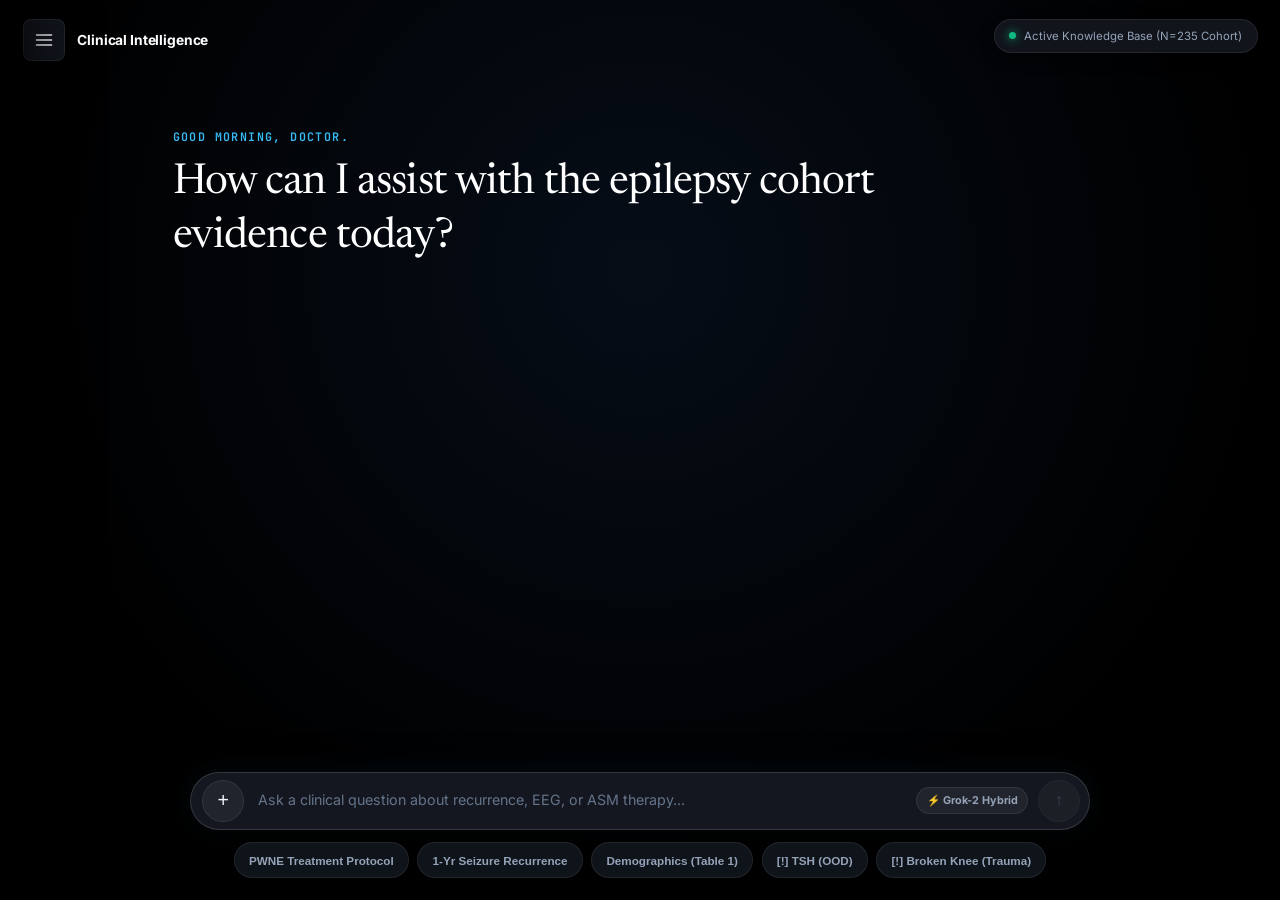
==== commit 7b827079: "style: comprehensive UI polish, dark mode contrast fixes, and adaptive responsive layout" ====
--- a/frontend/index.html
+++ b/frontend/index.html
@@ -2,7 +2,8 @@
 <html lang="en">
 <head>
     <meta charset="UTF-8">
-    <meta name="viewport" content="width=device-width, initial-scale=1.0">
+    <meta name="viewport" content="width=device-width, initial-scale=1.0, viewport-fit=cover">
+    <meta name="theme-color" content="#000000">
     <title>Clinical Intelligence — Zero-Clutter CDSS Workspace</title>
     <meta name="description" content="Luxury OLED Minimalist Conversational Clinical Decision Support RAG with Multi-PDF Ingestion and Exact Citation Provenance (fneur-16-1564680.pdf)">
     
@@ -84,17 +85,16 @@
                     </div>
                 </div>
 
-                <!-- Section 3: Clinical Governance & Audit Trail -->
+                <!-- Section 3: Clinical Governance & Audit Trail (Immutable) -->
                 <div class="drawer-section">
                     <div class="section-title-row">
                         <span class="section-title">Audit Trail (<span id="auditCount">0</span>)</span>
                         <div class="audit-action-group">
-                            <button id="exportAuditBtn" class="mini-text-btn" title="Export audit trail as JSON">📥 Export</button>
-                            <button id="clearAuditBtn" class="mini-text-btn" title="Reset audit log">🗑️ Clear</button>
+                            <button id="exportAuditBtn" class="mini-text-btn" title="Export clinical audit trail as JSON">📥 Export</button>
                         </div>
                     </div>
                     <div class="audit-history-list" id="auditHistoryList">
-                        <div class="audit-empty-text">No queries recorded in this session.</div>
+                        <div class="audit-empty-text">No queries recorded yet.</div>
                     </div>
                 </div>
 
--- a/frontend/style.css
+++ b/frontend/style.css
@@ -1,50 +1,55 @@
 /* ==========================================================================
-   Clinical Decision Support System (CDSS) -- Luxury OLED Dark Theme
-   Pure Black OLED Canvas, Ambient Depth, Editorial Typography & Zero-Clutter
+   Clinical Intelligence — Production-Grade Luxury OLED CDSS Workspace
+   Dark Theme Cohesion, High Contrast, Adaptive Breakpoints & Micro-Interactions
    ========================================================================== */
 
 :root {
-    /* ── OLED PALETTE ── */
-    --color-black: #000000;
-    --color-obsidian: #08090c;
-    --color-surface-drawer: rgba(12, 13, 17, 0.96);
-    --color-surface-glass: rgba(18, 19, 23, 0.85);
-    --color-surface-elevated: rgba(25, 27, 34, 0.85);
-    --color-capsule-bg: rgba(28, 29, 34, 0.85);
-    --color-border-subtle: rgba(255, 255, 255, 0.08);
-    --color-border-focus: rgba(77, 166, 255, 0.45);
-
+    /* ── OLED DARK THEME PALETTE ── */
+    --bg-canvas: #000000;
+    --bg-obsidian: #06070a;
+    --bg-surface-drawer: rgba(10, 12, 16, 0.96);
+    --bg-surface-glass: rgba(15, 17, 23, 0.85);
+    --bg-surface-card: rgba(18, 21, 29, 0.88);
+    --bg-surface-elevated: rgba(24, 28, 38, 0.92);
+    --bg-capsule: rgba(22, 25, 34, 0.92);
+
+    --border-subtle: rgba(255, 255, 255, 0.08);
+    --border-medium: rgba(255, 255, 255, 0.14);
+    --border-glow: rgba(56, 189, 248, 0.35);
+    --border-focus: rgba(56, 189, 248, 0.6);
+
+    /* ── TYPOGRAPHY COLORS (WCAG AAA / HIGH CONTRAST) ── */
     --text-pure: #ffffff;
     --text-primary: #f1f5f9;
     --text-secondary: #94a3b8;
     --text-muted: #64748b;
-
-    /* ── GEMINI & CLINICAL ACCENTS ── */
+    --text-dark: #000000;
+
+    /* ── CLINICAL ACCENTS & STATUS COLORS ── */
     --gemini-cyan: #38bdf8;
     --gemini-blue: #4da6ff;
-    --gemini-purple: #9966ff;
-    --gemini-gradient: linear-gradient(135deg, #4da6ff 0%, #9966ff 100%);
-    --gemini-glow: rgba(56, 189, 248, 0.15);
-
-    /* ── TRIAGE & CONFIDENCE STATUS ── */
+    --gemini-purple: #a855f7;
+    --gemini-gradient: linear-gradient(135deg, #38bdf8 0%, #818cf8 50%, #c084fc 100%);
+    --gemini-glow: rgba(56, 189, 248, 0.16);
+
     --status-emerald: #10b981;
-    --status-emerald-bg: rgba(16, 185, 129, 0.12);
-    --status-emerald-border: rgba(16, 185, 129, 0.3);
+    --status-emerald-bg: rgba(16, 185, 129, 0.14);
+    --status-emerald-border: rgba(16, 185, 129, 0.35);
 
     --status-amber: #f59e0b;
-    --status-amber-bg: rgba(245, 158, 11, 0.12);
-    --status-amber-border: rgba(245, 158, 11, 0.3);
+    --status-amber-bg: rgba(245, 158, 11, 0.14);
+    --status-amber-border: rgba(245, 158, 11, 0.35);
 
     --status-rose: #f43f5e;
-    --status-rose-bg: rgba(244, 63, 94, 0.12);
-    --status-rose-border: rgba(244, 63, 94, 0.3);
-
-    /* ── TYPOGRAPHY ── */
+    --status-rose-bg: rgba(244, 63, 94, 0.14);
+    --status-rose-border: rgba(244, 63, 94, 0.35);
+
+    /* ── TYPOGRAPHY STACK ── */
+    --font-sans: "Inter", -apple-system, BlinkMacSystemFont, "Segoe UI", Roboto, sans-serif;
     --font-editorial: "Newsreader", "Lora", Georgia, serif;
-    --font-sans: "Inter", -apple-system, BlinkMacSystemFont, "Segoe UI", Roboto, sans-serif;
     --font-mono: "JetBrains Mono", "SF Mono", Consolas, monospace;
 
-    /* ── RADIUS & TRANSITIONS ── */
+    /* ── RADII & TRANSITIONS ── */
     --radius-xs: 4px;
     --radius-sm: 8px;
     --radius-md: 14px;
@@ -56,17 +61,17 @@
 }
 
 /* ── RESET & BASE SETUP ── */
-* {
+*, *::before, *::after {
     box-sizing: border-box;
     margin: 0;
     padding: 0;
     scrollbar-width: thin;
-    scrollbar-color: rgba(255, 255, 255, 0.15) transparent;
+    scrollbar-color: rgba(255, 255, 255, 0.16) transparent;
 }
 
 ::-webkit-scrollbar {
-    width: 5px;
-    height: 5px;
+    width: 6px;
+    height: 6px;
 }
 
 ::-webkit-scrollbar-track {
@@ -74,42 +79,38 @@
 }
 
 ::-webkit-scrollbar-thumb {
-    background: rgba(255, 255, 255, 0.12);
-    border-radius: 9999px;
+    background: rgba(255, 255, 255, 0.14);
+    border-radius: var(--radius-pill);
 }
 
 ::-webkit-scrollbar-thumb:hover {
     background: rgba(255, 255, 255, 0.28);
 }
 
-::-webkit-scrollbar-button {
-    display: none;
-    width: 0;
-    height: 0;
-}
-
 [hidden] {
     display: none !important;
 }
 
 html, body {
     width: 100%;
-    height: 100%;
-    background-color: var(--color-black);
+    min-height: 100%;
+    background-color: var(--bg-canvas);
     color: var(--text-primary);
     font-family: var(--font-sans);
     font-size: 15px;
     line-height: 1.6;
     overflow-x: hidden;
     -webkit-font-smoothing: antialiased;
+    -moz-osx-font-smoothing: grayscale;
 }
 
 .oled-canvas {
     position: relative;
+    width: 100%;
     min-height: 100vh;
     display: flex;
     flex-direction: column;
-    background-color: var(--color-black);
+    background-color: var(--bg-canvas);
     overflow-x: hidden;
 }
 
@@ -119,12 +120,12 @@
     left: 0;
     width: 100vw;
     height: 100vh;
-    background: radial-gradient(circle at 50% 35%, rgba(20, 35, 60, 0.45) 0%, rgba(0, 0, 0, 0.95) 65%, #000000 100%);
+    background: radial-gradient(circle at 50% 30%, rgba(18, 38, 68, 0.35) 0%, rgba(0, 0, 0, 0.95) 70%, #000000 100%);
     pointer-events: none;
     z-index: 1;
 }
 
-/* ── FLOATING CORNER MICRO-CONTROLS (NO STATIC HEADER) ── */
+/* ── FLOATING TOP MICRO-CONTROLS ── */
 .floating-corner-top-left {
     position: fixed;
     top: 1.25rem;
@@ -136,31 +137,40 @@
 }
 
 .floating-icon-btn {
-    background: rgba(25, 27, 34, 0.75);
-    border: 1px solid var(--color-border-subtle);
-    color: var(--text-secondary);
-    width: 38px;
-    height: 38px;
+    background: rgba(20, 24, 32, 0.85);
+    border: 1px solid var(--border-subtle);
+    color: var(--text-primary);
+    width: 42px;
+    height: 42px;
+    min-width: 42px;
+    min-height: 42px;
     border-radius: var(--radius-sm);
     display: flex;
     align-items: center;
     justify-content: center;
     cursor: pointer;
-    backdrop-filter: blur(12px);
+    backdrop-filter: blur(16px);
+    -webkit-backdrop-filter: blur(16px);
     transition: all var(--transition-fast);
 }
 
 .floating-icon-btn:hover {
     color: var(--text-pure);
-    background: rgba(40, 43, 54, 0.9);
-    border-color: rgba(255, 255, 255, 0.2);
+    background: rgba(30, 36, 48, 0.95);
+    border-color: var(--border-glow);
+    transform: scale(1.03);
+}
+
+.floating-icon-btn:active {
+    transform: scale(0.97);
 }
 
 .workspace-brand-tag {
-    font-size: 0.88rem;
-    font-weight: 600;
+    font-size: 0.92rem;
+    font-weight: 700;
     color: var(--text-pure);
     letter-spacing: -0.01em;
+    user-select: none;
 }
 
 .floating-corner-top-right {
@@ -171,24 +181,33 @@
 }
 
 .live-grounding-pill {
-    display: flex;
-    align-items: center;
-    gap: 0.5rem;
-    background: rgba(25, 27, 34, 0.75);
-    border: 1px solid var(--color-border-subtle);
-    padding: 0.4rem 0.85rem;
+    display: inline-flex;
+    align-items: center;
+    gap: 0.55rem;
+    background: rgba(20, 24, 32, 0.85);
+    border: 1px solid var(--border-subtle);
+    padding: 0.45rem 0.95rem;
     border-radius: var(--radius-pill);
     font-size: 0.76rem;
     color: var(--text-secondary);
-    backdrop-filter: blur(12px);
+    backdrop-filter: blur(16px);
+    -webkit-backdrop-filter: blur(16px);
+    user-select: none;
+    box-shadow: 0 4px 16px rgba(0, 0, 0, 0.4);
 }
 
 .pulse-dot {
-    width: 6px;
-    height: 6px;
+    width: 7px;
+    height: 7px;
     border-radius: 50%;
     background-color: var(--status-emerald);
-    box-shadow: 0 0 8px var(--status-emerald);
+    box-shadow: 0 0 10px var(--status-emerald);
+    animation: pulseGlow 2s infinite ease-in-out;
+}
+
+@keyframes pulseGlow {
+    0%, 100% { transform: scale(1); opacity: 1; }
+    50% { transform: scale(1.25); opacity: 0.75; }
 }
 
 /* ── COLLAPSIBLE CLINICAL SIDEBAR (SLIDE-OVER DRAWER) ── */
@@ -196,15 +215,17 @@
     position: fixed;
     top: 0;
     left: 0;
-    width: 350px;
+    width: 380px;
+    max-width: 100vw;
     height: 100vh;
-    background: var(--color-surface-drawer);
-    border-right: 1px solid var(--color-border-subtle);
+    background: var(--bg-surface-drawer);
+    border-right: 1px solid var(--border-subtle);
     z-index: 300;
     display: flex;
     flex-direction: column;
-    box-shadow: 16px 0 48px rgba(0, 0, 0, 0.85);
-    backdrop-filter: blur(24px);
+    box-shadow: 20px 0 60px rgba(0, 0, 0, 0.95);
+    backdrop-filter: blur(28px);
+    -webkit-backdrop-filter: blur(28px);
     transform: translateX(-100%);
     transition: transform var(--transition-smooth);
     overflow: hidden;
@@ -218,155 +239,162 @@
     display: flex;
     align-items: center;
     justify-content: space-between;
-    padding: 1.35rem 1.4rem;
-    border-bottom: 1px solid var(--color-border-subtle);
+    padding: 1.35rem 1.5rem;
+    border-bottom: 1px solid var(--border-subtle);
     flex-shrink: 0;
+    background: rgba(14, 17, 24, 0.9);
 }
 
 .drawer-title-stack {
     display: flex;
     align-items: center;
-    gap: 0.65rem;
+    gap: 0.7rem;
 }
 
 .drawer-icon {
-    font-size: 1.25rem;
+    font-size: 1.35rem;
     color: var(--gemini-cyan);
 }
 
 .drawer-title-stack h3 {
-    font-size: 0.95rem;
-    font-weight: 600;
-    color: var(--text-pure);
+    font-size: 1rem;
+    font-weight: 700;
+    color: var(--text-pure);
+    letter-spacing: -0.01em;
 }
 
 .drawer-close-btn {
-    background: transparent;
-    border: none;
-    color: var(--text-muted);
-    font-size: 1.1rem;
+    background: rgba(255, 255, 255, 0.05);
+    border: 1px solid var(--border-subtle);
+    color: var(--text-secondary);
+    width: 34px;
+    height: 34px;
+    border-radius: var(--radius-sm);
+    display: flex;
+    align-items: center;
+    justify-content: center;
+    font-size: 0.9rem;
     cursor: pointer;
-    padding: 0.25rem;
+    transition: all var(--transition-fast);
 }
 
 .drawer-close-btn:hover {
     color: var(--text-pure);
+    background: rgba(255, 255, 255, 0.12);
+    border-color: rgba(255, 255, 255, 0.25);
 }
 
 .drawer-content-scroll {
     flex: 1;
     overflow-y: auto;
-    padding: 1.25rem 1.4rem;
-    display: flex;
-    flex-direction: column;
-    gap: 1.6rem;
+    padding: 1.35rem 1.5rem 3rem;
+    display: flex;
+    flex-direction: column;
+    gap: 1.75rem;
 }
 
 .drawer-section {
     display: flex;
     flex-direction: column;
-    gap: 0.75rem;
+    gap: 0.85rem;
+}
+
+.section-title-row {
+    display: flex;
+    align-items: center;
+    justify-content: space-between;
+    gap: 0.5rem;
 }
 
 .section-title {
-    font-size: 0.74rem;
+    font-size: 0.75rem;
     font-weight: 700;
     text-transform: uppercase;
-    letter-spacing: 0.05em;
+    letter-spacing: 0.06em;
     color: var(--text-muted);
-}
-
-.section-title-row {
-    display: flex;
-    align-items: center;
-    justify-content: space-between;
 }
 
 .mini-status-badge {
     font-family: var(--font-mono);
-    font-size: 0.68rem;
+    font-size: 0.7rem;
     font-weight: 600;
     color: var(--status-emerald);
     background: var(--status-emerald-bg);
     border: 1px solid var(--status-emerald-border);
-    padding: 0.1rem 0.45rem;
+    padding: 0.15rem 0.55rem;
     border-radius: var(--radius-pill);
-}
-
-.audit-action-group {
-    display: flex;
-    gap: 0.5rem;
-}
-
-.mini-text-btn {
-    background: transparent;
-    border: none;
-    font-size: 0.72rem;
-    color: var(--gemini-cyan);
-    cursor: pointer;
-    padding: 0.15rem 0.35rem;
-    border-radius: var(--radius-xs);
-}
-
-.mini-text-btn:hover {
-    background: rgba(56, 189, 248, 0.1);
 }
 
 /* New Session Button */
 .new-session-btn {
-    background: rgba(255, 255, 255, 0.05);
-    border: 1px solid var(--color-border-subtle);
-    color: var(--text-pure);
-    padding: 0.65rem 1rem;
+    background: rgba(56, 189, 248, 0.08);
+    border: 1px solid rgba(56, 189, 248, 0.25);
+    color: var(--text-pure);
+    min-height: 44px;
+    padding: 0.75rem 1.15rem;
     border-radius: var(--radius-md);
-    font-size: 0.85rem;
-    font-weight: 500;
-    display: flex;
-    align-items: center;
+    font-size: 0.88rem;
+    font-weight: 600;
+    display: flex;
+    align-items: center;
+    justify-content: center;
     gap: 0.65rem;
     cursor: pointer;
     transition: all var(--transition-fast);
+    box-shadow: 0 4px 14px rgba(0, 0, 0, 0.3);
 }
 
 .new-session-btn:hover {
-    background: rgba(255, 255, 255, 0.1);
-    border-color: rgba(255, 255, 255, 0.2);
+    background: rgba(56, 189, 248, 0.18);
+    border-color: rgba(56, 189, 248, 0.5);
+    color: var(--gemini-cyan);
+    transform: translateY(-1px);
+}
+
+.new-session-btn:active {
+    transform: translateY(0);
 }
 
 .btn-plus-icon {
-    font-size: 1.1rem;
+    font-size: 1.15rem;
     color: var(--gemini-cyan);
+    font-weight: 700;
 }
 
 /* PDF Upload Dropzone */
 .upload-dropzone {
-    border: 1px dashed rgba(255, 255, 255, 0.18);
-    border-radius: var(--radius-sm);
-    padding: 0.95rem;
+    border: 1.5px dashed rgba(255, 255, 255, 0.2);
+    border-radius: var(--radius-md);
+    min-height: 90px;
+    padding: 1.15rem 1rem;
     text-align: center;
     cursor: pointer;
-    background: rgba(0, 0, 0, 0.3);
+    background: rgba(14, 17, 24, 0.6);
     transition: all var(--transition-fast);
+    display: flex;
+    flex-direction: column;
+    justify-content: center;
+    align-items: center;
 }
 
 .upload-dropzone:hover, .upload-dropzone.dragover {
     border-color: var(--gemini-cyan);
-    background: rgba(56, 189, 248, 0.05);
+    background: rgba(56, 189, 248, 0.08);
 }
 
 .dropzone-content {
     display: flex;
     flex-direction: column;
     align-items: center;
-    gap: 0.25rem;
+    gap: 0.3rem;
 }
 
 .upload-cloud-icon {
-    font-size: 1.3rem;
+    font-size: 1.4rem;
 }
 
 .upload-prompt {
-    font-size: 0.78rem;
+    font-size: 0.82rem;
     color: var(--text-primary);
 }
 
@@ -375,28 +403,29 @@
 }
 
 .upload-sub {
-    font-size: 0.68rem;
+    font-size: 0.7rem;
     color: var(--text-muted);
 }
 
 .upload-progress-wrapper {
     display: flex;
     flex-direction: column;
-    gap: 0.4rem;
-    padding-top: 0.4rem;
+    gap: 0.45rem;
+    padding-top: 0.45rem;
+    width: 100%;
 }
 
 .progress-track {
-    height: 4px;
-    width: 100%;
-    background: rgba(255, 255, 255, 0.1);
+    height: 5px;
+    width: 100%;
+    background: rgba(255, 255, 255, 0.12);
     border-radius: var(--radius-pill);
     overflow: hidden;
 }
 
 .progress-fill {
     height: 100%;
-    width: 30%;
+    width: 35%;
     background: var(--gemini-gradient);
     border-radius: var(--radius-pill);
     animation: progressIndeterminate 1.4s infinite ease-in-out;
@@ -408,158 +437,237 @@
 }
 
 .upload-status-text {
-    font-size: 0.7rem;
+    font-size: 0.74rem;
     color: var(--gemini-cyan);
-}
-
-/* Indexed Documents Stack */
+    font-weight: 500;
+}
+
+/* ── INDEXED DOCUMENTS LIST (ACTIVE KNOWLEDGE BASE) ── */
 .indexed-docs-stack {
     display: flex;
     flex-direction: column;
+    gap: 0.65rem;
+    max-height: 320px;
+    overflow-y: auto;
+    padding-right: 0.25rem;
+}
+
+.indexed-doc-card {
+    background: rgba(18, 21, 29, 0.88);
+    border: 1px solid var(--border-subtle);
+    border-radius: var(--radius-sm);
+    padding: 0.8rem 0.95rem;
+    display: flex;
+    flex-direction: column;
+    gap: 0.55rem;
+    transition: all var(--transition-fast);
+}
+
+.indexed-doc-card:hover {
+    background: rgba(26, 31, 44, 0.95);
+    border-color: var(--border-glow);
+    box-shadow: 0 4px 18px rgba(0, 0, 0, 0.5);
+    transform: translateY(-1px);
+}
+
+.indexed-doc-card.primary-baseline {
+    border-left: 3.5px solid var(--gemini-cyan);
+    background: rgba(14, 30, 48, 0.82);
+    border-color: rgba(56, 189, 248, 0.3);
+}
+
+.indexed-doc-top {
+    display: flex;
+    align-items: center;
+    justify-content: space-between;
     gap: 0.6rem;
-    max-height: 280px;
-    overflow-y: auto;
-    padding-right: 0.2rem;
-}
-
-.indexed-doc-card {
-    background: rgba(255, 255, 255, 0.025);
-    border: 1px solid rgba(255, 255, 255, 0.08);
-    border-radius: var(--radius-sm);
-    padding: 0.65rem 0.8rem;
-    display: flex;
-    flex-direction: column;
-    gap: 0.45rem;
-    transition: all var(--transition-fast);
-}
-
-.indexed-doc-card:hover {
-    background: rgba(56, 189, 248, 0.04);
-    border-color: rgba(56, 189, 248, 0.35);
-    transform: translateY(-1px);
-}
-
-.indexed-doc-card.primary-baseline {
-    background: rgba(56, 189, 248, 0.06);
-    border-color: rgba(56, 189, 248, 0.25);
-}
-
-.indexed-doc-top {
-    display: flex;
-    align-items: center;
-    justify-content: space-between;
-    gap: 0.4rem;
+    width: 100%;
 }
 
 .indexed-doc-title {
-    font-size: 0.8rem;
+    background: transparent;
+    border: none;
+    outline: none;
+    padding: 0;
+    margin: 0;
+    display: flex;
+    align-items: center;
+    gap: 0.5rem;
+    color: var(--text-primary);
+    font-size: 0.84rem;
     font-weight: 600;
-    color: var(--text-pure);
+    text-align: left;
+    cursor: pointer;
+    flex: 1;
+    min-width: 0;
+    transition: color var(--transition-fast);
+}
+
+.doc-icon {
+    font-size: 1rem;
+    flex-shrink: 0;
+    display: flex;
+    align-items: center;
+}
+
+.doc-name-text {
     white-space: nowrap;
     overflow: hidden;
     text-overflow: ellipsis;
-    text-decoration: none;
-    flex: 1;
+    display: block;
+    color: var(--text-primary);
+    font-family: var(--font-sans);
+    line-height: 1.35;
+}
+
+.indexed-doc-title:hover .doc-name-text {
+    color: var(--gemini-cyan);
 }
 
 .active-indicator-tag {
-    font-size: 0.64rem;
-    font-weight: 700;
+    background: var(--status-emerald-bg);
     color: var(--status-emerald);
-    background: var(--status-emerald-bg);
     border: 1px solid var(--status-emerald-border);
-    padding: 0.1rem 0.4rem;
+    font-size: 0.66rem;
+    font-weight: 700;
+    padding: 0.15rem 0.5rem;
     border-radius: var(--radius-pill);
-    white-space: nowrap;
+    letter-spacing: 0.02em;
+    flex-shrink: 0;
 }
 
 .indexed-doc-footer {
     display: flex;
     align-items: center;
     justify-content: space-between;
-    font-size: 0.68rem;
+    gap: 0.5rem;
+    margin-top: 0.1rem;
+}
+
+.indexed-doc-meta {
+    font-size: 0.72rem;
     color: var(--text-muted);
-}
-
-.indexed-doc-meta {
     font-family: var(--font-mono);
-    color: var(--text-muted);
 }
 
 .indexed-doc-btn {
-    font-size: 0.68rem;
+    background: rgba(56, 189, 248, 0.12);
+    border: 1px solid rgba(56, 189, 248, 0.3);
+    color: var(--gemini-cyan);
+    font-size: 0.74rem;
     font-weight: 600;
-    color: var(--gemini-cyan);
-    background: rgba(56, 189, 248, 0.1);
-    border: 1px solid rgba(56, 189, 248, 0.25);
-    padding: 0.18rem 0.55rem;
-    border-radius: var(--radius-pill);
-    text-decoration: none;
+    min-height: 32px;
+    padding: 0.3rem 0.75rem;
+    border-radius: var(--radius-xs);
+    cursor: pointer;
     transition: all var(--transition-fast);
+    outline: none;
+    display: inline-flex;
+    align-items: center;
+    gap: 0.35rem;
 }
 
 .indexed-doc-btn:hover {
-    background: var(--gemini-cyan);
-    color: #000000;
-}
-
-/* Audit History List */
+    background: rgba(56, 189, 248, 0.25);
+    border-color: rgba(56, 189, 248, 0.6);
+    color: var(--text-pure);
+    transform: translateY(-1px);
+}
+
+.indexed-doc-btn:active {
+    transform: translateY(0);
+}
+
+/* ── IMMUTABLE AUDIT TRAIL LIST ── */
+.audit-action-group {
+    display: flex;
+    align-items: center;
+    gap: 0.5rem;
+}
+
+.mini-text-btn {
+    background: rgba(255, 255, 255, 0.06);
+    border: 1px solid var(--border-subtle);
+    color: var(--text-secondary);
+    min-height: 32px;
+    padding: 0.3rem 0.7rem;
+    border-radius: var(--radius-xs);
+    font-size: 0.74rem;
+    font-weight: 600;
+    cursor: pointer;
+    transition: all var(--transition-fast);
+    outline: none;
+    user-select: none;
+    display: inline-flex;
+    align-items: center;
+    gap: 0.35rem;
+}
+
+.mini-text-btn:hover {
+    color: var(--text-pure);
+    background: rgba(255, 255, 255, 0.14);
+    border-color: rgba(255, 255, 255, 0.28);
+}
+
 .audit-history-list {
     display: flex;
     flex-direction: column;
-    gap: 0.55rem;
-    max-height: 240px;
+    gap: 0.6rem;
+    max-height: 260px;
     overflow-y: auto;
+    padding-right: 0.25rem;
 }
 
 .audit-empty-text {
-    font-size: 0.76rem;
+    font-size: 0.78rem;
     color: var(--text-muted);
     text-align: center;
-    padding: 1.5rem 0;
+    padding: 1.5rem 0.5rem;
+    line-height: 1.5;
 }
 
 .audit-entry-card {
-    background: rgba(255, 255, 255, 0.02);
-    border: 1px solid var(--color-border-subtle);
+    background: rgba(18, 21, 29, 0.8);
+    border: 1px solid var(--border-subtle);
     border-radius: var(--radius-sm);
-    padding: 0.6rem 0.75rem;
+    padding: 0.65rem 0.85rem;
     cursor: pointer;
     transition: all var(--transition-fast);
 }
 
 .audit-entry-card:hover {
-    background: rgba(255, 255, 255, 0.05);
-    border-color: var(--gemini-cyan);
-    transform: translateX(-2px);
+    background: rgba(26, 31, 44, 0.95);
+    border-color: var(--border-glow);
+    transform: translateX(2px);
 }
 
 .audit-entry-query {
-    font-size: 0.8rem;
+    font-size: 0.82rem;
     color: var(--text-primary);
     font-weight: 500;
-    margin-bottom: 0.25rem;
+    margin-bottom: 0.3rem;
     display: -webkit-box;
     -webkit-line-clamp: 2;
     -webkit-box-orient: vertical;
     overflow: hidden;
+    line-height: 1.35;
 }
 
 .audit-entry-footer {
     display: flex;
     align-items: center;
     justify-content: space-between;
-    font-size: 0.68rem;
+    font-size: 0.7rem;
     color: var(--text-muted);
     font-family: var(--font-mono);
 }
 
 /* Benchmark Drawer Button */
 .benchmark-suite-btn {
-    background: rgba(255, 255, 255, 0.03);
-    border: 1px solid var(--color-border-subtle);
+    background: rgba(18, 21, 29, 0.8);
+    border: 1px solid var(--border-subtle);
     border-radius: var(--radius-md);
-    padding: 0.75rem 0.95rem;
+    padding: 0.85rem 1.1rem;
     display: flex;
     align-items: center;
     justify-content: space-between;
@@ -567,32 +675,34 @@
     width: 100%;
     text-align: left;
     transition: all var(--transition-fast);
+    box-shadow: 0 4px 14px rgba(0, 0, 0, 0.3);
 }
 
 .benchmark-suite-btn:hover {
-    background: rgba(255, 255, 255, 0.06);
-    border-color: rgba(255, 255, 255, 0.2);
+    background: rgba(26, 31, 44, 0.95);
+    border-color: rgba(255, 255, 255, 0.22);
+    transform: translateY(-1px);
 }
 
 .bench-btn-left {
     display: flex;
     align-items: center;
-    gap: 0.65rem;
+    gap: 0.75rem;
 }
 
 .bench-icon {
-    font-size: 1.2rem;
+    font-size: 1.3rem;
 }
 
 .bench-title {
-    font-size: 0.82rem;
-    font-weight: 600;
+    font-size: 0.86rem;
+    font-weight: 700;
     color: var(--text-pure);
     display: block;
 }
 
 .bench-subtitle {
-    font-size: 0.68rem;
+    font-size: 0.7rem;
     color: var(--text-muted);
 }
 
@@ -600,137 +710,143 @@
     background: var(--status-emerald-bg);
     color: var(--status-emerald);
     border: 1px solid var(--status-emerald-border);
-    padding: 0.15rem 0.5rem;
+    font-size: 0.78rem;
+    font-weight: 700;
+    padding: 0.25rem 0.65rem;
     border-radius: var(--radius-pill);
-    font-size: 0.72rem;
-    font-weight: 700;
-}
-
-/* ── MAIN WORKSPACE VIEWPORT & COLLISION-FREE SCROLL PADDING ── */
-.workspace-viewport, .chat-container {
+    font-family: var(--font-mono);
+    white-space: nowrap;
+}
+
+/* ── MAIN WORKSPACE VIEWPORT ── */
+.workspace-viewport {
+    width: 100%;
+    max-width: 980px;
+    margin: 0 auto;
+    padding: 5.5rem 1.5rem 11.5rem;
+    flex: 1;
+    display: flex;
+    flex-direction: column;
     position: relative;
     z-index: 10;
-    flex: 1;
-    display: flex;
-    flex-direction: column;
-    align-items: center;
-    padding: 60px 18% 280px;
-    box-sizing: border-box;
-    width: 100%;
 }
 
 .conversational-canvas {
-    width: 100%;
-    max-width: 820px;
+    display: flex;
+    flex-direction: column;
+    gap: 1.75rem;
+    width: 100%;
+}
+
+/* ── HERO EDITORIAL GREETING ── */
+.hero-editorial-panel {
+    display: flex;
+    flex-direction: column;
+    align-items: flex-start;
+    padding: 3rem 0 1rem;
+    transition: all var(--transition-smooth);
+}
+
+.hero-editorial-panel.collapsed {
+    display: none;
+}
+
+.hero-greeting {
+    font-family: var(--font-mono);
+    font-size: 0.78rem;
+    font-weight: 600;
+    letter-spacing: 0.12em;
+    text-transform: uppercase;
+    color: var(--gemini-cyan);
+    margin-bottom: 0.75rem;
+    display: flex;
+    align-items: center;
+    gap: 0.5rem;
+}
+
+.hero-headline {
+    font-family: var(--font-editorial);
+    font-size: clamp(1.85rem, 4.5vw, 2.85rem);
+    font-weight: 400;
+    line-height: 1.25;
+    color: var(--text-pure);
+    letter-spacing: -0.02em;
+    max-width: 780px;
+}
+
+/* ── CONVERSATION STREAM & TIMELINE ── */
+.conversation-stream {
     display: flex;
     flex-direction: column;
     gap: 2rem;
-}
-
-/* ── ZERO-CLUTTER HERO EDITORIAL PANEL ── */
-.hero, .hero-editorial-panel {
-    text-align: center;
-    padding: 3.5rem 1rem 2rem 1rem;
-    display: flex;
-    flex-direction: column;
-    align-items: center;
-    transition: all var(--transition-smooth);
-}
-
-.hero.collapsed, .hero-editorial-panel.collapsed {
-    padding: 0;
-    opacity: 0;
-    height: 0;
-    overflow: hidden;
-    margin: 0;
-}
-
-.hero-greeting, .dynamic-time-tracker {
-    font-family: var(--font-sans);
-    font-size: 0.84rem;
-    font-weight: 600;
-    color: var(--gemini-cyan);
-    text-transform: uppercase;
-    letter-spacing: 0.1em;
-    margin-bottom: 0.75rem;
-}
-
-.hero h1, .hero-headline {
-    font-family: var(--font-editorial);
-    font-weight: 400;
-    font-size: 2.3rem;
-    line-height: 1.25;
-    color: #f8fafc;
-    max-width: 680px;
-    margin-bottom: 1rem;
-    letter-spacing: -0.015em;
-}
-
-.hero-subtext {
-    font-size: 0.92rem;
-    color: var(--text-secondary);
-    max-width: 580px;
-    line-height: 1.55;
-}
-
-/* ── CONVERSATION STREAM ── */
-.conversation-stream {
-    display: flex;
-    flex-direction: column;
-    gap: 2.2rem;
-    width: 100%;
-}
-
+    width: 100%;
+}
+
+/* User Query Bubble */
 .user-query-bubble {
     align-self: flex-end;
-    background: #1f2026;
-    border: 1px solid rgba(255, 255, 255, 0.1);
-    color: var(--text-pure);
-    padding: 0.85rem 1.4rem;
-    border-radius: var(--radius-lg) var(--radius-lg) 0 var(--radius-lg);
-    max-width: 80%;
-    font-size: 0.98rem;
-    box-shadow: 0 4px 16px rgba(0, 0, 0, 0.4);
-    animation: fadeInSlideUp 0.2s ease-out;
-}
-
+    max-width: 82%;
+    background: linear-gradient(135deg, rgba(16, 32, 54, 0.95), rgba(20, 24, 36, 0.98));
+    border: 1px solid rgba(56, 189, 248, 0.35);
+    color: var(--text-pure);
+    padding: 0.95rem 1.4rem;
+    border-radius: 18px 18px 4px 18px;
+    font-size: 0.95rem;
+    font-weight: 500;
+    line-height: 1.5;
+    box-shadow: 0 8px 24px rgba(0, 0, 0, 0.5), 0 0 20px rgba(56, 189, 248, 0.08);
+    word-break: break-word;
+    animation: bubbleIn 0.25s cubic-bezier(0.2, 0.8, 0.2, 1);
+}
+
+@keyframes bubbleIn {
+    from { opacity: 0; transform: translateY(12px) scale(0.97); }
+    to { opacity: 1; transform: translateY(0) scale(1); }
+}
+
+/* Clinical Response Card */
 .clinical-response-card {
-    background: var(--color-surface-glass);
-    border: 1px solid var(--color-border-subtle);
+    align-self: flex-start;
+    width: 100%;
+    background: var(--bg-surface-card);
+    border: 1px solid var(--border-subtle);
     border-radius: var(--radius-lg);
-    box-shadow: 0 12px 36px rgba(0, 0, 0, 0.6);
-    backdrop-filter: blur(16px);
-    overflow: hidden;
-    animation: fadeInSlideUp 0.25s ease-out;
-}
-
-@keyframes fadeInSlideUp {
-    from { opacity: 0; transform: translateY(8px); }
-    to { opacity: 1; transform: translateY(0); }
+    padding: 1.5rem 1.75rem;
+    display: flex;
+    flex-direction: column;
+    gap: 1.25rem;
+    box-shadow: 0 12px 36px rgba(0, 0, 0, 0.7);
+    backdrop-filter: blur(20px);
+    -webkit-backdrop-filter: blur(20px);
+    animation: bubbleIn 0.3s cubic-bezier(0.2, 0.8, 0.2, 1);
+    word-break: break-word;
 }
 
 .card-top-telemetry {
     display: flex;
     align-items: center;
     justify-content: space-between;
-    padding: 0.9rem 1.4rem;
-    background: rgba(255, 255, 255, 0.02);
-    border-bottom: 1px solid var(--color-border-subtle);
     flex-wrap: wrap;
-    gap: 0.6rem;
+    gap: 0.75rem;
+    padding-bottom: 0.85rem;
+    border-bottom: 1px solid var(--border-subtle);
 }
 
 .triage-tags-group {
     display: flex;
     align-items: center;
-    gap: 0.55rem;
+    gap: 0.5rem;
+    flex-wrap: wrap;
 }
 
 .confidence-tag {
+    font-family: var(--font-mono);
     font-size: 0.72rem;
     font-weight: 700;
     padding: 0.2rem 0.65rem;
     border-radius: var(--radius-pill);
+    letter-spacing: 0.03em;
+    text-transform: uppercase;
 }
 
 .confidence-tag.high {
@@ -738,11 +854,13 @@
     color: var(--status-emerald);
     border: 1px solid var(--status-emerald-border);
 }
+
 .confidence-tag.moderate {
     background: var(--status-amber-bg);
     color: var(--status-amber);
     border: 1px solid var(--status-amber-border);
 }
+
 .confidence-tag.refusal {
     background: var(--status-rose-bg);
     color: var(--status-rose);
@@ -754,283 +872,359 @@
     font-weight: 600;
     padding: 0.2rem 0.65rem;
     border-radius: var(--radius-pill);
-}
-
-.nuance-tag.strong {
+    background: rgba(255, 255, 255, 0.05);
+    border: 1px solid var(--border-subtle);
+    color: var(--text-secondary);
+}
+
+.telemetry-metrics-tag {
+    display: flex;
+    align-items: center;
+    gap: 0.45rem;
+    font-family: var(--font-mono);
+    font-size: 0.72rem;
+    color: var(--text-muted);
+}
+
+.cache-pill-inline {
     background: rgba(56, 189, 248, 0.12);
     color: var(--gemini-cyan);
     border: 1px solid rgba(56, 189, 248, 0.3);
-}
-.nuance-tag.conditional {
-    background: rgba(153, 102, 255, 0.12);
-    color: #b794f4;
-    border: 1px solid rgba(153, 102, 255, 0.3);
-}
-.nuance-tag.observational {
-    background: rgba(148, 163, 184, 0.12);
-    color: var(--text-secondary);
-    border: 1px solid rgba(148, 163, 184, 0.25);
-}
-
-.telemetry-metrics-tag {
-    font-family: var(--font-mono);
-    font-size: 0.72rem;
-    color: var(--text-muted);
-    display: flex;
-    align-items: center;
-    gap: 0.5rem;
-}
-
-.cache-pill-inline {
-    color: var(--status-emerald);
-    font-weight: 600;
-}
-
+    padding: 0.1rem 0.45rem;
+    border-radius: 4px;
+    font-size: 0.68rem;
+    font-weight: 700;
+}
+
+/* Synthesis Body & Typography */
 .card-synthesis-body {
-    padding: 1.5rem;
     display: flex;
     flex-direction: column;
     gap: 1.25rem;
 }
 
 .synthesized-text {
-    font-size: 0.98rem;
+    font-size: 1rem;
     line-height: 1.7;
     color: var(--text-primary);
 }
 
+.synthesized-text strong {
+    color: var(--text-pure);
+    font-weight: 700;
+}
+
+.synthesized-text code {
+    background: rgba(255, 255, 255, 0.08);
+    border: 1px solid rgba(255, 255, 255, 0.14);
+    color: var(--gemini-cyan);
+    font-family: var(--font-mono);
+    font-size: 0.85em;
+    padding: 0.15em 0.4em;
+    border-radius: 4px;
+}
+
+.bullet-line {
+    display: flex;
+    align-items: flex-start;
+    gap: 0.6rem;
+    margin: 0.35rem 0;
+}
+
+.bullet-dot {
+    color: var(--gemini-cyan);
+    font-size: 1.1rem;
+    line-height: 1.2;
+}
+
+/* Verbatim Evidence Quotes Drawer */
 .evidence-drawer {
-    border-top: 1px solid var(--color-border-subtle);
-    padding-top: 1rem;
+    background: rgba(0, 0, 0, 0.35);
+    border: 1px solid var(--border-subtle);
+    border-radius: var(--radius-md);
+    overflow: hidden;
 }
 
 .drawer-header-toggle {
+    width: 100%;
+    background: rgba(255, 255, 255, 0.02);
+    border: none;
+    padding: 0.75rem 1.1rem;
     display: flex;
     align-items: center;
     justify-content: space-between;
-    background: transparent;
-    border: none;
-    color: var(--gemini-cyan);
+    color: var(--text-secondary);
     font-size: 0.82rem;
     font-weight: 600;
     cursor: pointer;
-    width: 100%;
-    text-align: left;
-    padding: 0.3rem 0;
+    transition: all var(--transition-fast);
+}
+
+.drawer-header-toggle:hover {
+    background: rgba(255, 255, 255, 0.05);
+    color: var(--text-pure);
 }
 
 .drawer-content-box {
-    margin-top: 0.85rem;
-    display: flex;
-    flex-direction: column;
-    gap: 0.75rem;
+    padding: 0.85rem 1.1rem;
+    border-top: 1px solid var(--border-subtle);
+    display: flex;
+    flex-direction: column;
+    gap: 0.65rem;
 }
 
 .verbatim-quote-bubble {
-    background: rgba(0, 0, 0, 0.5);
-    border-left: 2px solid var(--gemini-cyan);
-    padding: 0.85rem 1.15rem;
-    border-radius: 0 var(--radius-sm) var(--radius-sm) 0;
-    font-size: 0.86rem;
-    color: var(--text-secondary);
+    font-family: var(--font-editorial);
+    font-size: 0.95rem;
     font-style: italic;
-    line-height: 1.55;
+    color: #cbd5e1;
+    background: rgba(255, 255, 255, 0.03);
+    border-left: 3px solid var(--gemini-cyan);
+    padding: 0.6rem 0.85rem;
+    border-radius: 0 6px 6px 0;
+    line-height: 1.5;
+}
+
+/* Provenance Citations Grid */
+.provenance-drawer {
+    margin-top: 0.25rem;
 }
 
 .provenance-grid {
     display: grid;
-    grid-template-columns: repeat(auto-fit, minmax(240px, 1fr));
+    grid-template-columns: repeat(auto-fit, minmax(280px, 1fr));
     gap: 0.85rem;
-    margin-top: 0.5rem;
+    width: 100%;
 }
 
 .provenance-item-card {
-    background: rgba(0, 0, 0, 0.4);
-    border: 1px solid var(--color-border-subtle);
+    background: rgba(22, 26, 36, 0.85);
+    border: 1px solid var(--border-subtle);
     border-radius: var(--radius-sm);
-    padding: 0.85rem;
-    display: flex;
-    flex-direction: column;
+    padding: 0.85rem 1rem;
+    display: flex;
+    flex-direction: column;
+    gap: 0.6rem;
+    transition: all var(--transition-fast);
+}
+
+.provenance-item-card:hover {
+    background: rgba(30, 36, 50, 0.95);
+    border-color: var(--border-glow);
+    transform: translateY(-1px);
+}
+
+.provenance-item-top {
+    display: flex;
+    align-items: center;
+    justify-content: space-between;
     gap: 0.5rem;
 }
 
-.provenance-item-top {
-    display: flex;
-    align-items: center;
-    justify-content: space-between;
-}
-
 .src-type-tag {
-    font-family: var(--font-mono);
-    font-size: 0.68rem;
+    font-size: 0.66rem;
+    font-weight: 700;
     text-transform: uppercase;
-    padding: 0.15rem 0.45rem;
+    color: var(--text-muted);
+    background: rgba(255, 255, 255, 0.05);
+    border: 1px solid var(--border-subtle);
+    padding: 0.1rem 0.45rem;
+    border-radius: 4px;
+}
+
+.pdf-jump-btn {
+    background: rgba(56, 189, 248, 0.12);
+    border: 1px solid rgba(56, 189, 248, 0.3);
+    color: var(--gemini-cyan);
+    min-height: 34px;
+    padding: 0.35rem 0.85rem;
     border-radius: var(--radius-xs);
-    background: rgba(255, 255, 255, 0.06);
-    color: var(--text-muted);
-}
-
-.pdf-jump-btn {
-    background: rgba(56, 189, 248, 0.1);
-    color: var(--gemini-cyan);
-    border: 1px solid rgba(56, 189, 248, 0.25);
-    padding: 0.25rem 0.65rem;
-    border-radius: var(--radius-pill);
-    font-size: 0.72rem;
+    font-size: 0.76rem;
     font-weight: 600;
-    text-decoration: none;
+    cursor: pointer;
     transition: all var(--transition-fast);
+    outline: none;
+    display: inline-flex;
+    align-items: center;
+    gap: 0.35rem;
 }
 
 .pdf-jump-btn:hover {
     background: var(--gemini-cyan);
     color: #000000;
+    border-color: var(--gemini-cyan);
+    transform: translateY(-1px);
+}
+
+.pdf-jump-btn:active {
+    transform: translateY(0);
 }
 
 .provenance-meta-lines {
     font-size: 0.76rem;
     color: var(--text-secondary);
-    display: flex;
-    flex-direction: column;
-    gap: 0.2rem;
-}
-
+    line-height: 1.45;
+    display: flex;
+    flex-direction: column;
+    gap: 0.15rem;
+}
+
+.provenance-meta-lines strong {
+    color: var(--text-primary);
+}
+
+/* Markdown Rendered Table in Citations */
 .table-preview-scroll {
     overflow-x: auto;
-    border-radius: var(--radius-sm);
-    border: 1px solid var(--color-border-subtle);
-    margin-top: 0.5rem;
+    -webkit-overflow-scrolling: touch;
+    margin-top: 0.4rem;
+    border: 1px solid var(--border-subtle);
+    border-radius: var(--radius-xs);
+    max-width: 100%;
 }
 
 .markdown-rendered-table {
     width: 100%;
     border-collapse: collapse;
-    font-size: 0.78rem;
+    font-size: 0.74rem;
+    text-align: left;
+}
+
+.markdown-rendered-table th, .markdown-rendered-table td {
+    padding: 0.45rem 0.7rem;
+    border: 1px solid var(--border-subtle);
 }
 
 .markdown-rendered-table th {
     background: rgba(255, 255, 255, 0.05);
     color: var(--text-pure);
-    padding: 0.55rem 0.85rem;
-    text-align: left;
-    border-bottom: 2px solid var(--gemini-cyan);
-    white-space: nowrap;
+    font-weight: 600;
 }
 
 .markdown-rendered-table td {
-    padding: 0.5rem 0.85rem;
-    border-bottom: 1px solid var(--color-border-subtle);
     color: var(--text-secondary);
 }
 
-.bullet-line {
-    display: flex;
+/* ── GEMINI SHIMMER LOADER ── */
+.gemini-loader {
+    align-self: flex-start;
+    width: 100%;
+    max-width: 650px;
+    background: var(--bg-surface-card);
+    border: 1px solid var(--border-subtle);
+    border-radius: var(--radius-lg);
+    padding: 1.35rem 1.6rem;
+    display: flex;
+    flex-direction: column;
+    gap: 0.85rem;
+    animation: bubbleIn 0.3s ease-out;
+}
+
+.gemini-thinking-badge {
+    display: flex;
+    align-items: center;
     gap: 0.5rem;
-    align-items: flex-start;
-    margin: 0.35rem 0;
-}
-
-.bullet-dot {
+    font-size: 0.84rem;
+    font-weight: 600;
     color: var(--gemini-cyan);
-    font-size: 1.1rem;
-    line-height: 1.4;
-}
-
-/* ── RETRIEVAL PULSE LOADER ── */
-.retrieval-loader {
-    width: 100%;
-    padding: 1.5rem 0;
-}
-
-.loader-pulse-bar {
-    display: flex;
-    flex-direction: column;
-    gap: 0.65rem;
-}
-
-.loader-line {
-    height: 3px;
-    width: 100%;
-    background: linear-gradient(90deg, transparent, var(--gemini-cyan), var(--gemini-purple), transparent);
+}
+
+.gemini-thinking-badge span {
+    animation: spin 3s linear infinite;
+}
+
+.shimmer-line {
+    height: 12px;
+    background: linear-gradient(90deg, rgba(255,255,255,0.04) 25%, rgba(56,189,248,0.12) 50%, rgba(255,255,255,0.04) 75%);
     background-size: 200% 100%;
-    border-radius: var(--radius-pill);
-    animation: loaderShimmer 1.5s infinite linear;
-}
-
-@keyframes loaderShimmer {
+    border-radius: 6px;
+    animation: shimmer 1.5s infinite;
+}
+
+.w-80 { width: 85%; }
+.w-60 { width: 65%; }
+.w-40 { width: 45%; }
+
+@keyframes shimmer {
     0% { background-position: 200% 0; }
     100% { background-position: -200% 0; }
 }
 
-.loader-text {
-    font-size: 0.78rem;
-    color: var(--text-muted);
-    font-style: italic;
-}
-
-/* ── FLOATING GEMINI CAPSULE DOCK ── */
+/* ── FLOATING GEMINI CAPSULE DOCK (BOTTOM) ── */
 .floating-dock {
     position: fixed;
-    bottom: 0;
-    left: 0;
-    width: 100%;
+    bottom: 1.25rem;
+    left: 50%;
+    transform: translateX(-50%);
+    width: min(900px, calc(100% - 2rem));
     z-index: 200;
-    padding: 0 1.5rem 1.5rem 1.5rem;
-    display: flex;
+    display: flex;
+    flex-direction: column;
+    align-items: center;
+    gap: 0.65rem;
+    pointer-events: none;
+}
+
+.dock-container {
+    width: 100%;
+    display: flex;
+    flex-direction: column;
+    align-items: center;
+    gap: 0.65rem;
+    pointer-events: auto;
+}
+
+.capsule-form {
+    width: 100%;
+}
+
+.capsule-bar {
+    background: var(--bg-capsule);
+    border: 1px solid var(--border-medium);
+    border-radius: var(--radius-pill);
+    padding: 0.45rem 0.6rem 0.45rem 0.75rem;
+    display: flex;
+    align-items: center;
+    gap: 0.65rem;
+    box-shadow: 0 16px 48px rgba(0, 0, 0, 0.9), 0 0 30px rgba(56, 189, 248, 0.08);
+    backdrop-filter: blur(24px);
+    -webkit-backdrop-filter: blur(24px);
+    transition: all var(--transition-fast);
+}
+
+.capsule-bar:focus-within {
+    border-color: var(--border-focus);
+    box-shadow: 0 16px 48px rgba(0, 0, 0, 0.95), 0 0 36px var(--gemini-glow);
+}
+
+.capsule-action-btn {
+    background: rgba(255, 255, 255, 0.06);
+    border: 1px solid var(--border-subtle);
+    color: var(--text-primary);
+    width: 42px;
+    height: 42px;
+    min-width: 42px;
+    min-height: 42px;
+    border-radius: 50%;
+    display: flex;
+    align-items: center;
     justify-content: center;
-    pointer-events: none;
-}
-
-.dock-container {
-    width: 100%;
-    max-width: 780px;
-    display: flex;
-    flex-direction: column;
-    align-items: center;
-    gap: 0.75rem;
-    pointer-events: auto;
-}
-
-.capsule-form {
-    width: 100%;
-}
-
-.capsule-bar {
-    display: flex;
-    align-items: center;
-    gap: 0.75rem;
-    background: var(--color-capsule-bg);
-    border: 1px solid rgba(255, 255, 255, 0.12);
-    border-radius: var(--radius-pill);
-    padding: 0.65rem 1.25rem;
-    box-shadow: 0 12px 40px rgba(0, 0, 0, 0.75);
-    backdrop-filter: blur(20px);
-    transition: all var(--transition-smooth);
-}
-
-.capsule-bar:focus-within {
-    border-color: var(--color-border-focus);
-    box-shadow: 0 12px 48px rgba(0, 0, 0, 0.9), 0 0 0 1px rgba(77, 166, 255, 0.3);
-}
-
-.capsule-action-btn {
-    background: transparent;
-    border: none;
-    color: var(--text-muted);
-    font-size: 1.25rem;
     cursor: pointer;
-    width: 28px;
-    height: 28px;
-    display: flex;
-    align-items: center;
-    justify-content: center;
-    border-radius: 50%;
     transition: all var(--transition-fast);
+    flex-shrink: 0;
 }
 
 .capsule-action-btn:hover {
-    color: var(--text-pure);
-    background: rgba(255, 255, 255, 0.08);
+    background: rgba(56, 189, 248, 0.2);
+    border-color: var(--gemini-cyan);
+    color: var(--gemini-cyan);
+    transform: scale(1.05);
+}
+
+.plus-icon {
+    font-size: 1.3rem;
+    line-height: 1;
+    font-weight: 500;
 }
 
 .input-wrapper {
@@ -1045,11 +1239,12 @@
     border: none;
     outline: none;
     color: var(--text-pure);
-    font-family: inherit;
-    font-size: 0.96rem;
+    font-family: var(--font-sans);
+    font-size: 0.95rem;
+    line-height: 1.45;
     resize: none;
     max-height: 120px;
-    line-height: 1.45;
+    padding: 0.35rem 0.25rem;
 }
 
 .seamless-input::placeholder {
@@ -1059,254 +1254,207 @@
 .capsule-controls {
     display: flex;
     align-items: center;
-    gap: 0.55rem;
+    gap: 0.65rem;
+    flex-shrink: 0;
 }
 
 .engine-badge {
-    font-family: var(--font-mono);
-    font-size: 0.68rem;
-    font-weight: 600;
-    color: var(--gemini-cyan);
-    background: rgba(56, 189, 248, 0.1);
-    border: 1px solid rgba(56, 189, 248, 0.2);
-    padding: 0.2rem 0.55rem;
+    font-size: 0.72rem;
+    font-weight: 700;
+    color: var(--text-secondary);
+    background: rgba(255, 255, 255, 0.06);
+    border: 1px solid var(--border-subtle);
+    padding: 0.25rem 0.65rem;
     border-radius: var(--radius-pill);
+    user-select: none;
     white-space: nowrap;
 }
 
-.mic-btn {
-    background: transparent;
-    border: none;
+.send-circle-btn {
+    width: 42px;
+    height: 42px;
+    min-width: 42px;
+    min-height: 42px;
+    border-radius: 50%;
+    background: rgba(255, 255, 255, 0.08);
+    border: 1px solid var(--border-subtle);
     color: var(--text-muted);
-    cursor: pointer;
-    padding: 0.4rem;
-    display: flex;
-    align-items: center;
-    justify-content: center;
-    border-radius: 50%;
-    transition: all var(--transition-fast);
-}
-
-.mic-btn:hover {
-    color: var(--gemini-cyan);
-}
-
-.mic-btn.recording {
-    color: var(--status-rose);
-    background: var(--status-rose-bg);
-    border: 1px solid var(--status-rose-border);
-    animation: micPulse 1.2s infinite ease-in-out;
-}
-
-@keyframes micPulse {
-    0% { transform: scale(1); box-shadow: 0 0 0 0 rgba(244, 63, 94, 0.4); }
-    50% { transform: scale(1.15); box-shadow: 0 0 0 8px rgba(244, 63, 94, 0); }
-    100% { transform: scale(1); box-shadow: 0 0 0 0 rgba(244, 63, 94, 0); }
-}
-
-.send-circle-btn {
-    background: rgba(255, 255, 255, 0.08);
-    border: none;
-    color: var(--text-muted);
-    width: 32px;
-    height: 32px;
-    border-radius: 50%;
     display: flex;
     align-items: center;
     justify-content: center;
     cursor: pointer;
-    font-size: 1rem;
-    font-weight: 700;
     transition: all var(--transition-fast);
 }
 
 .send-circle-btn.active, .send-circle-btn:not(:disabled) {
     background: var(--gemini-gradient);
-    color: #ffffff;
+    color: #000000;
+    border-color: transparent;
+    box-shadow: 0 0 16px var(--gemini-glow);
+}
+
+.send-circle-btn.active:hover, .send-circle-btn:not(:disabled):hover {
+    transform: scale(1.06);
+}
+
+.send-circle-btn:disabled {
+    cursor: not-allowed;
+    opacity: 0.45;
+}
+
+.arrow-up {
+    font-size: 1.15rem;
+    font-weight: 700;
+}
+
+/* Quick Prompt Pills */
+.quick-chips-bar {
+    width: 100%;
+    display: flex;
+    justify-content: center;
+}
+
+.chips-scroll-lane {
+    display: flex;
+    align-items: center;
+    gap: 0.55rem;
+    overflow-x: auto;
+    -webkit-overflow-scrolling: touch;
+    padding: 0.2rem 0.5rem;
+    max-width: 100%;
+    scrollbar-width: none;
+}
+
+.chips-scroll-lane::-webkit-scrollbar {
+    display: none;
+}
+
+.floating-chip {
+    background: rgba(18, 22, 30, 0.88);
+    border: 1px solid var(--border-subtle);
+    color: var(--text-secondary);
+    min-height: 36px;
+    padding: 0.4rem 0.95rem;
+    border-radius: var(--radius-pill);
+    font-size: 0.78rem;
+    font-weight: 600;
+    white-space: nowrap;
     cursor: pointer;
-    box-shadow: 0 0 12px rgba(77, 166, 255, 0.5);
-}
-
-/* ── GEMINI-STYLE IRIDESCENT SHIMMER ANIMATION ── */
-@keyframes geminiShimmer {
-    0% { background-position: -200% 0; }
-    100% { background-position: 200% 0; }
-}
-
-.gemini-loader {
-    display: flex;
-    flex-direction: column;
-    gap: 12px;
-    padding: 18px 22px;
-    background: var(--color-surface-glass);
-    border: 1px solid var(--color-border-subtle);
-    border-radius: var(--radius-lg);
-    box-shadow: 0 12px 36px rgba(0, 0, 0, 0.6);
-    width: 100%;
-    animation: fadeInSlideUp 0.25s ease-out;
-}
-
-.shimmer-line {
-    height: 14px;
-    border-radius: 6px;
-    background: linear-gradient(90deg, 
-        rgba(255, 255, 255, 0.04) 0%, 
-        rgba(96, 165, 250, 0.25) 25%, 
-        rgba(192, 132, 252, 0.35) 50%, 
-        rgba(56, 189, 248, 0.25) 75%, 
-        rgba(255, 255, 255, 0.04) 100%);
-    background-size: 200% 100%;
-    animation: geminiShimmer 2s cubic-bezier(0.4, 0, 0.2, 1) infinite;
-}
-
-.shimmer-line.w-80 { width: 85%; }
-.shimmer-line.w-60 { width: 65%; }
-.shimmer-line.w-40 { width: 45%; }
-
-.gemini-thinking-badge {
-    display: inline-flex;
-    align-items: center;
-    gap: 8px;
-    font-size: 13px;
-    font-weight: 500;
-    background: linear-gradient(90deg, #60a5fa, #c084fc, #38bdf8, #60a5fa);
-    background-size: 200% auto;
-    color: transparent;
-    -webkit-background-clip: text;
-    animation: geminiShimmer 3s linear infinite;
-    margin-bottom: 8px;
-}
-
-/* ── QUICK PROMPT PILLS & HORIZONTAL SCROLL ── */
-.quick-chips-bar, .quick-pills {
-    width: 100%;
-    display: flex;
-    gap: 8px;
-    overflow-x: auto;
-    white-space: nowrap;
-    flex-wrap: nowrap;
-    scrollbar-width: none;
-    padding-bottom: 0.2rem;
-    justify-content: flex-start;
-}
-
-.quick-chips-bar::-webkit-scrollbar, .quick-pills::-webkit-scrollbar {
-    display: none;
-}
-
-.chips-scroll-lane {
-    display: flex;
-    align-items: center;
-    gap: 0.5rem;
-    flex-wrap: nowrap;
-}
-
-.floating-chip, .pill {
-    background: rgba(20, 22, 28, 0.8);
-    color: var(--text-secondary);
-    border: 1px solid var(--color-border-subtle);
-    padding: 0.35rem 0.85rem;
-    border-radius: var(--radius-pill);
-    font-size: 0.76rem;
-    font-weight: 500;
-    cursor: pointer;
+    backdrop-filter: blur(16px);
+    -webkit-backdrop-filter: blur(16px);
     transition: all var(--transition-fast);
-    backdrop-filter: blur(8px);
-    white-space: nowrap;
-    flex-shrink: 0;
-}
-
-.floating-chip:hover, .pill:hover {
-    background: rgba(35, 38, 48, 0.9);
-    color: var(--text-pure);
-    border-color: rgba(255, 255, 255, 0.25);
+    box-shadow: 0 4px 12px rgba(0, 0, 0, 0.4);
+    outline: none;
+}
+
+.floating-chip:hover {
+    color: var(--text-pure);
+    background: rgba(28, 34, 48, 0.95);
+    border-color: var(--border-glow);
     transform: translateY(-1px);
 }
 
-/* ── BENCHMARK MODAL ── */
+.floating-chip:active {
+    transform: translateY(0);
+}
+
+/* ── MODALS (BENCHMARK & INLINE PDF VIEWER) ── */
 .modal-overlay {
     position: fixed;
-    top: 0;
-    left: 0;
-    width: 100vw;
-    height: 100vh;
+    inset: 0;
     background: rgba(0, 0, 0, 0.85);
-    backdrop-filter: blur(12px);
+    backdrop-filter: blur(16px);
+    -webkit-backdrop-filter: blur(16px);
+    z-index: 1000;
     display: flex;
     align-items: center;
     justify-content: center;
-    z-index: 400;
     padding: 1.5rem;
+    animation: fadeIn 0.2s ease-out;
+}
+
+@keyframes fadeIn {
+    from { opacity: 0; }
+    to { opacity: 1; }
 }
 
 .modal-card {
-    background: #0d0e12;
-    border: 1px solid var(--color-border-subtle);
+    width: 95vw;
+    max-width: 1280px;
+    max-height: 88vh;
+    height: 88vh;
+    background: #090b10;
+    border: 1px solid var(--border-medium);
     border-radius: var(--radius-lg);
-    width: 100%;
-    max-width: 860px;
-    max-height: 90vh;
-    display: flex;
-    flex-direction: column;
-    box-shadow: 0 20px 60px rgba(0, 0, 0, 0.9);
+    display: flex;
+    flex-direction: column;
     overflow: hidden;
+    box-shadow: 0 32px 96px rgba(0, 0, 0, 0.95), 0 0 40px rgba(56, 189, 248, 0.08);
 }
 
 .modal-header {
+    padding: 1.15rem 1.6rem;
+    background: rgba(16, 20, 28, 0.95);
+    border-bottom: 1px solid var(--border-subtle);
     display: flex;
     align-items: center;
     justify-content: space-between;
-    padding: 1.4rem 1.8rem;
-    border-bottom: 1px solid var(--color-border-subtle);
-    background: rgba(255, 255, 255, 0.02);
+    gap: 1rem;
+    flex-shrink: 0;
 }
 
 .modal-title-stack h2 {
-    font-size: 1.15rem;
-    font-weight: 600;
+    font-size: 1.1rem;
+    font-weight: 700;
+    color: var(--text-pure);
+    letter-spacing: -0.01em;
 }
 
 .modal-title-stack p {
     font-size: 0.78rem;
     color: var(--text-muted);
+    margin-top: 0.15rem;
 }
 
 .modal-header-actions {
     display: flex;
     align-items: center;
-    gap: 0.85rem;
-}
-
-.score-emerald-pill {
-    background: var(--status-emerald-bg);
-    color: var(--status-emerald);
-    border: 1px solid var(--status-emerald-border);
-    padding: 0.25rem 0.75rem;
-    border-radius: var(--radius-pill);
-    font-size: 0.82rem;
-    font-weight: 700;
+    gap: 0.75rem;
 }
 
 .modal-close-btn {
-    background: transparent;
-    border: none;
-    color: var(--text-muted);
-    font-size: 1.1rem;
+    background: rgba(255, 255, 255, 0.06);
+    border: 1px solid var(--border-subtle);
+    color: var(--text-secondary);
+    width: 38px;
+    height: 38px;
+    min-width: 38px;
+    min-height: 38px;
+    border-radius: var(--radius-sm);
+    display: flex;
+    align-items: center;
+    justify-content: center;
+    font-size: 1rem;
     cursor: pointer;
+    transition: all var(--transition-fast);
 }
 
 .modal-close-btn:hover {
     color: var(--text-pure);
+    background: rgba(255, 255, 255, 0.14);
+    border-color: rgba(255, 255, 255, 0.3);
 }
 
 .modal-content-scroll {
-    padding: 1.8rem;
+    flex: 1;
     overflow-y: auto;
-    display: flex;
-    flex-direction: column;
-    gap: 1.5rem;
-}
-
+    padding: 1.5rem 1.75rem;
+    display: flex;
+    flex-direction: column;
+    gap: 1.75rem;
+}
+
+/* Benchmark Metrics Grid */
 .metrics-grid {
     display: grid;
     grid-template-columns: repeat(4, 1fr);
@@ -1314,27 +1462,26 @@
 }
 
 .metric-card {
-    background: rgba(255, 255, 255, 0.03);
-    border: 1px solid var(--color-border-subtle);
+    background: rgba(18, 22, 30, 0.85);
+    border: 1px solid var(--border-subtle);
     border-radius: var(--radius-md);
-    padding: 1.15rem;
-    text-align: center;
-    display: flex;
-    flex-direction: column;
-    align-items: center;
+    padding: 1.1rem 1.25rem;
+    display: flex;
+    flex-direction: column;
+    gap: 0.25rem;
 }
 
 .metric-val {
+    font-size: 1.65rem;
+    font-weight: 800;
+    color: var(--text-pure);
     font-family: var(--font-mono);
-    font-size: 1.45rem;
+}
+
+.metric-lbl {
+    font-size: 0.82rem;
     font-weight: 700;
     color: var(--gemini-cyan);
-}
-
-.metric-lbl {
-    font-size: 0.78rem;
-    font-weight: 600;
-    color: var(--text-primary);
 }
 
 .metric-sub {
@@ -1342,62 +1489,57 @@
     color: var(--text-muted);
 }
 
+/* Benchmark Table */
 .benchmark-table-wrapper {
     overflow-x: auto;
-    background: rgba(15, 23, 42, 0.7);
-    border: 1px solid rgba(255, 255, 255, 0.08);
+    -webkit-overflow-scrolling: touch;
+    border: 1px solid var(--border-subtle);
     border-radius: var(--radius-md);
-    box-shadow: 0 4px 20px rgba(0, 0, 0, 0.35);
+    background: rgba(14, 17, 24, 0.6);
 }
 
 .benchmark-table {
     width: 100%;
     border-collapse: collapse;
-    font-size: 0.84rem;
-    letter-spacing: 0.01em;
+    font-size: 0.82rem;
+    text-align: left;
+}
+
+.benchmark-table th, .benchmark-table td {
+    padding: 0.75rem 1rem;
+    border-bottom: 1px solid var(--border-subtle);
 }
 
 .benchmark-table th {
-    background: rgba(30, 41, 59, 0.85);
-    color: #f1f5f9;
-    font-weight: 700;
+    background: rgba(255, 255, 255, 0.03);
+    font-weight: 700;
+    color: var(--text-pure);
     font-size: 0.76rem;
     text-transform: uppercase;
-    letter-spacing: 0.05em;
-    padding: 0.85rem 1rem;
-    text-align: left;
-    border-bottom: 2px solid rgba(56, 189, 248, 0.25);
-    white-space: nowrap;
+    letter-spacing: 0.04em;
 }
 
 .benchmark-table td {
-    padding: 0.85rem 1rem;
-    border-bottom: 1px solid rgba(255, 255, 255, 0.06);
-    color: #cbd5e1;
-    vertical-align: middle;
-}
-
-.benchmark-table tbody tr:hover {
-    background: rgba(255, 255, 255, 0.03);
-}
-
-/* ── SCIENTIFIC ABLATION CARD & TABLE ENHANCEMENTS ── */
+    color: var(--text-primary);
+}
+
+/* Ablation Study Card */
 .ablation-study-card {
-    background: linear-gradient(145deg, rgba(15, 23, 42, 0.95), rgba(30, 41, 59, 0.85));
-    border: 1.5px solid rgba(56, 189, 248, 0.35);
-    border-radius: var(--radius-lg);
-    padding: 1.25rem;
-    margin-top: 1.5rem;
-    box-shadow: 0 8px 32px rgba(0, 0, 0, 0.5), inset 0 1px 0 rgba(255, 255, 255, 0.1);
+    background: rgba(18, 22, 30, 0.85);
+    border: 1px solid var(--border-subtle);
+    border-radius: var(--radius-md);
+    padding: 1.25rem 1.5rem;
+    display: flex;
+    flex-direction: column;
+    gap: 1.15rem;
 }
 
 .ablation-card-header {
     display: flex;
     align-items: center;
     justify-content: space-between;
-    margin-bottom: 1rem;
     flex-wrap: wrap;
-    gap: 0.5rem;
+    gap: 0.65rem;
 }
 
 .ablation-title-group {
@@ -1407,140 +1549,113 @@
 }
 
 .ablation-title {
-    font-size: 0.96rem;
-    font-weight: 700;
-    color: #ffffff;
-    letter-spacing: -0.01em;
+    font-size: 0.95rem;
+    font-weight: 700;
+    color: var(--text-pure);
 }
 
 .ablation-badge {
-    background: rgba(56, 189, 248, 0.15);
+    background: rgba(56, 189, 248, 0.12);
     color: var(--gemini-cyan);
-    border: 1px solid rgba(56, 189, 248, 0.4);
-    font-size: 0.7rem;
-    font-weight: 700;
-    padding: 0.2rem 0.6rem;
-    border-radius: 20px;
-    letter-spacing: 0.04em;
-    text-transform: uppercase;
+    border: 1px solid rgba(56, 189, 248, 0.3);
+    font-size: 0.68rem;
+    font-weight: 700;
+    padding: 0.15rem 0.5rem;
+    border-radius: var(--radius-pill);
 }
 
 .ablation-kpi-row {
     display: grid;
     grid-template-columns: repeat(4, 1fr);
-    gap: 0.75rem;
-    margin-bottom: 1.1rem;
+    gap: 0.85rem;
 }
 
 .ablation-kpi-item {
-    background: rgba(0, 0, 0, 0.25);
-    border: 1px solid rgba(255, 255, 255, 0.06);
-    border-radius: var(--radius-md);
-    padding: 0.65rem 0.8rem;
-    text-align: center;
+    background: rgba(0, 0, 0, 0.4);
+    border: 1px solid var(--border-subtle);
+    border-radius: var(--radius-sm);
+    padding: 0.75rem 0.95rem;
+    display: flex;
+    flex-direction: column;
+    gap: 0.15rem;
 }
 
 .ablation-kpi-val {
+    font-size: 1.25rem;
+    font-weight: 800;
+    color: var(--gemini-cyan);
     font-family: var(--font-mono);
-    font-size: 1.05rem;
-    font-weight: 800;
-    color: #38bdf8;
-    display: block;
 }
 
 .ablation-kpi-lbl {
-    font-size: 0.68rem;
-    color: #94a3b8;
-    font-weight: 600;
-    text-transform: uppercase;
-    letter-spacing: 0.03em;
+    font-size: 0.7rem;
+    color: var(--text-muted);
 }
 
 .ablation-table-wrapper {
     overflow-x: auto;
-    border-radius: var(--radius-md);
-    border: 1px solid rgba(255, 255, 255, 0.08);
+    -webkit-overflow-scrolling: touch;
+    border: 1px solid var(--border-subtle);
+    border-radius: var(--radius-sm);
 }
 
 .ablation-table {
     width: 100%;
     border-collapse: collapse;
-    font-size: 0.84rem;
+    font-size: 0.8rem;
+    text-align: left;
+}
+
+.ablation-table th, .ablation-table td {
+    padding: 0.7rem 0.95rem;
+    border-bottom: 1px solid var(--border-subtle);
 }
 
 .ablation-table th {
-    background: #0f172a;
-    color: #94a3b8;
-    font-size: 0.72rem;
-    font-weight: 700;
-    text-transform: uppercase;
-    letter-spacing: 0.05em;
-    padding: 0.8rem 0.9rem;
-    text-align: center;
-    border-bottom: 1px solid rgba(255, 255, 255, 0.1);
-}
-
-.ablation-table th:first-child {
-    text-align: left;
-}
-
-.ablation-table td {
-    padding: 0.8rem 0.9rem;
-    border-bottom: 1px solid rgba(255, 255, 255, 0.05);
-    text-align: center;
-    font-family: var(--font-mono);
-    font-size: 0.84rem;
-    color: #cbd5e1;
-}
-
-.ablation-table td:first-child {
-    text-align: left;
-    font-family: var(--font-sans);
+    background: rgba(255, 255, 255, 0.03);
+    font-weight: 700;
+    color: var(--text-pure);
+    font-size: 0.74rem;
 }
 
 .ablation-table tr.row-winner {
-    background: linear-gradient(90deg, rgba(45, 212, 191, 0.12), rgba(56, 189, 248, 0.08));
-    border-left: 3px solid var(--accent-teal);
-}
-
-.ablation-table tr.row-winner td {
-    color: #ffffff;
-    font-weight: 700;
+    background: rgba(56, 189, 248, 0.08);
+    border-left: 3.5px solid var(--gemini-cyan);
 }
 
 .metric-pill-green {
-    background: rgba(16, 185, 129, 0.18);
+    background: var(--status-emerald-bg);
     color: #34d399;
-    border: 1px solid rgba(16, 185, 129, 0.35);
-    padding: 0.2rem 0.55rem;
-    border-radius: 6px;
-    font-weight: 700;
-    display: inline-block;
+    border: 1px solid var(--status-emerald-border);
+    padding: 0.15rem 0.5rem;
+    border-radius: 4px;
+    font-weight: 700;
+    font-size: 0.75rem;
 }
 
 .metric-pill-red {
-    background: rgba(239, 68, 68, 0.15);
+    background: var(--status-rose-bg);
     color: #f87171;
-    border: 1px solid rgba(239, 68, 68, 0.3);
-    padding: 0.2rem 0.55rem;
-    border-radius: 6px;
-    font-weight: 600;
-    display: inline-block;
+    border: 1px solid var(--status-rose-border);
+    padding: 0.15rem 0.5rem;
+    border-radius: 4px;
+    font-weight: 700;
+    font-size: 0.75rem;
 }
 
 .metric-pill-teal {
     background: rgba(45, 212, 191, 0.18);
     color: #2dd4bf;
     border: 1px solid rgba(45, 212, 191, 0.4);
-    padding: 0.2rem 0.55rem;
-    border-radius: 6px;
+    padding: 0.15rem 0.5rem;
+    border-radius: 4px;
     font-weight: 800;
-    display: inline-block;
+    font-size: 0.75rem;
 }
 
 .metric-pill-muted {
-    color: #94a3b8;
-    font-weight: 500;
+    color: var(--text-secondary);
+    font-weight: 600;
 }
 
 .badge-active-pipeline {
@@ -1548,35 +1663,189 @@
     color: #ffffff;
     font-size: 0.65rem;
     font-weight: 800;
-    padding: 0.15rem 0.5rem;
+    padding: 0.15rem 0.45rem;
     border-radius: 4px;
-    margin-left: 0.4rem;
-    letter-spacing: 0.04em;
-    vertical-align: middle;
+    margin-left: 0.35rem;
 }
 
 .modal-footer {
-    padding: 1.2rem 1.8rem;
-    border-top: 1px solid var(--color-border-subtle);
+    padding: 1.15rem 1.6rem;
+    border-top: 1px solid var(--border-subtle);
     display: flex;
     justify-content: flex-end;
-    background: rgba(255, 255, 255, 0.02);
+    background: rgba(14, 17, 24, 0.9);
+    flex-shrink: 0;
 }
 
 .action-btn-teal {
     background: var(--gemini-cyan);
     color: #000000;
     border: none;
-    padding: 0.6rem 1.25rem;
+    min-height: 42px;
+    padding: 0.65rem 1.35rem;
     border-radius: var(--radius-md);
-    font-size: 0.84rem;
-    font-weight: 600;
+    font-size: 0.86rem;
+    font-weight: 700;
     cursor: pointer;
     transition: all var(--transition-fast);
 }
 
 .action-btn-teal:hover {
     background: #7dd3fc;
+    transform: translateY(-1px);
+}
+
+.score-emerald-pill {
+    background: var(--status-emerald-bg);
+    color: var(--status-emerald);
+    border: 1px solid var(--status-emerald-border);
+    font-size: 0.8rem;
+    font-weight: 700;
+    padding: 0.3rem 0.8rem;
+    border-radius: var(--radius-pill);
+    font-family: var(--font-mono);
+}
+
+/* ── IN-PAGE INLINE PDF PREVIEWER MODAL ── */
+.pdf-viewer-overlay {
+    position: fixed;
+    inset: 0;
+    background: rgba(0, 0, 0, 0.88);
+    backdrop-filter: blur(20px);
+    -webkit-backdrop-filter: blur(20px);
+    z-index: 1000;
+    display: flex;
+    align-items: center;
+    justify-content: center;
+    padding: 1.25rem;
+    animation: fadeIn 0.2s ease-out;
+}
+
+.pdf-viewer-card {
+    width: 95vw;
+    max-width: 1360px;
+    height: 90vh;
+    max-height: 90vh;
+    background: #080a0e;
+    border: 1px solid var(--border-medium);
+    border-radius: var(--radius-lg);
+    display: flex;
+    flex-direction: column;
+    overflow: hidden;
+    box-shadow: 0 32px 96px rgba(0, 0, 0, 0.98), 0 0 50px rgba(56, 189, 248, 0.1);
+}
+
+.pdf-viewer-header {
+    padding: 1.1rem 1.6rem;
+    background: rgba(14, 17, 24, 0.95);
+    border-bottom: 1px solid var(--border-subtle);
+    display: flex;
+    align-items: center;
+    justify-content: space-between;
+    gap: 1rem;
+    flex-shrink: 0;
+}
+
+.pdf-header-title-row {
+    display: flex;
+    align-items: center;
+    gap: 0.65rem;
+    flex-wrap: wrap;
+}
+
+.pdf-icon {
+    font-size: 1.3rem;
+}
+
+.pdf-viewer-title {
+    font-size: 1.05rem;
+    font-weight: 700;
+    color: var(--text-pure);
+    letter-spacing: -0.01em;
+}
+
+.pdf-page-badge {
+    background: rgba(56, 189, 248, 0.14);
+    color: var(--gemini-cyan);
+    border: 1px solid rgba(56, 189, 248, 0.35);
+    font-size: 0.74rem;
+    font-weight: 700;
+    padding: 0.2rem 0.65rem;
+    border-radius: var(--radius-pill);
+    font-family: var(--font-mono);
+}
+
+.pdf-viewer-sub {
+    font-size: 0.76rem;
+    color: var(--text-secondary);
+    margin-top: 0.15rem;
+}
+
+.pdf-action-link {
+    display: inline-flex;
+    align-items: center;
+    gap: 0.4rem;
+    color: var(--text-secondary);
+    background: rgba(255, 255, 255, 0.06);
+    border: 1px solid var(--border-subtle);
+    min-height: 38px;
+    padding: 0.4rem 0.85rem;
+    border-radius: var(--radius-sm);
+    font-size: 0.78rem;
+    font-weight: 600;
+    text-decoration: none;
+    transition: all var(--transition-fast);
+}
+
+.pdf-action-link:hover {
+    color: var(--text-pure);
+    background: rgba(255, 255, 255, 0.12);
+    border-color: rgba(255, 255, 255, 0.25);
+}
+
+.pdf-viewer-body {
+    flex: 1;
+    position: relative;
+    background: #11131a;
+    width: 100%;
+    height: 100%;
+    overflow: hidden;
+}
+
+.inline-pdf-iframe {
+    width: 100%;
+    height: 100%;
+    border: none;
+    display: block;
+    background: #1a1d26;
+}
+
+.pdf-loading-indicator {
+    position: absolute;
+    inset: 0;
+    display: flex;
+    flex-direction: column;
+    align-items: center;
+    justify-content: center;
+    gap: 0.85rem;
+    background: #090b10;
+    color: var(--text-secondary);
+    font-size: 0.88rem;
+    z-index: 1;
+    transition: opacity 0.2s ease-out;
+}
+
+.pdf-spinner-ring {
+    width: 36px;
+    height: 36px;
+    border: 3px solid rgba(255, 255, 255, 0.12);
+    border-top-color: var(--gemini-cyan);
+    border-radius: 50%;
+    animation: spin 0.8s linear infinite;
+}
+
+@keyframes spin {
+    to { transform: rotate(360deg); }
 }
 
 /* ── MINIMAL TOAST ── */
@@ -1584,171 +1853,158 @@
     position: fixed;
     bottom: 5.5rem;
     right: 2rem;
-    background: #181920;
+    background: #161a24;
     border: 1px solid var(--gemini-cyan);
     color: var(--text-pure);
-    padding: 0.75rem 1.25rem;
+    padding: 0.85rem 1.4rem;
     border-radius: var(--radius-md);
-    font-size: 0.84rem;
+    font-size: 0.86rem;
+    font-weight: 500;
     z-index: 500;
-    box-shadow: 0 10px 30px rgba(0, 0, 0, 0.8);
-    animation: fadeInSlideUp 0.2s ease-out;
-}
-
-/* ── IN-PAGE INLINE PDF VIEWER MODAL ── */
-.pdf-viewer-overlay {
-    position: fixed;
-    inset: 0;
-    background: rgba(0, 0, 0, 0.82);
-    backdrop-filter: blur(12px);
-    -webkit-backdrop-filter: blur(12px);
-    z-index: 1000;
-    display: flex;
-    align-items: center;
-    justify-content: center;
-    padding: 1.5rem;
-    animation: fadeIn 0.2s ease-out;
-}
-
-.pdf-viewer-card {
-    width: 94vw;
-    max-width: 1320px;
-    height: 90vh;
-    background: #0b0c10;
-    border: 1px solid rgba(255, 255, 255, 0.12);
-    border-radius: var(--radius-lg);
-    display: flex;
-    flex-direction: column;
-    overflow: hidden;
-    box-shadow: 0 30px 90px rgba(0, 0, 0, 0.95), 0 0 40px rgba(56, 189, 248, 0.08);
-}
-
-.pdf-viewer-header {
-    padding: 1rem 1.5rem;
-    background: rgba(18, 20, 26, 0.95);
-    border-bottom: 1px solid rgba(255, 255, 255, 0.08);
-    display: flex;
-    align-items: center;
-    justify-content: space-between;
-    gap: 1rem;
-    flex-shrink: 0;
-}
-
-.pdf-header-title-row {
-    display: flex;
-    align-items: center;
-    gap: 0.6rem;
-    flex-wrap: wrap;
-}
-
-.pdf-icon {
-    font-size: 1.25rem;
-}
-
-.pdf-viewer-title {
-    font-size: 1.05rem;
-    font-weight: 600;
-    color: var(--text-pure);
-    letter-spacing: -0.01em;
-}
-
-.pdf-page-badge {
-    background: rgba(56, 189, 248, 0.15);
-    color: var(--gemini-cyan);
-    border: 1px solid rgba(56, 189, 248, 0.35);
-    font-size: 0.72rem;
-    font-weight: 700;
-    padding: 0.2rem 0.6rem;
-    border-radius: var(--radius-pill);
-    font-family: var(--font-mono);
-}
-
-.pdf-viewer-sub {
-    font-size: 0.76rem;
-    color: var(--text-secondary);
-    margin-top: 0.15rem;
-}
-
-.pdf-action-link {
-    display: inline-flex;
-    align-items: center;
-    gap: 0.4rem;
-    color: var(--text-secondary);
-    background: rgba(255, 255, 255, 0.05);
-    border: 1px solid rgba(255, 255, 255, 0.1);
-    padding: 0.4rem 0.8rem;
-    border-radius: var(--radius-sm);
-    font-size: 0.78rem;
-    text-decoration: none;
-    transition: all var(--transition-fast);
-}
-
-.pdf-action-link:hover {
-    color: var(--text-pure);
-    background: rgba(255, 255, 255, 0.1);
-    border-color: rgba(255, 255, 255, 0.2);
-}
-
-.pdf-viewer-body {
-    flex: 1;
-    position: relative;
-    background: #14151a;
-    width: 100%;
-    height: 100%;
-    overflow: hidden;
-}
-
-.inline-pdf-iframe {
-    width: 100%;
-    height: 100%;
-    border: none;
-    display: block;
-    background: #1e2029;
-}
-
-.pdf-loading-indicator {
-    position: absolute;
-    inset: 0;
-    display: flex;
-    flex-direction: column;
-    align-items: center;
-    justify-content: center;
-    gap: 0.75rem;
-    background: #0f1015;
-    color: var(--text-secondary);
-    font-size: 0.85rem;
-    z-index: 1;
-    transition: opacity 0.2s ease-out;
-}
-
-.pdf-spinner-ring {
-    width: 32px;
-    height: 32px;
-    border: 3px solid rgba(255, 255, 255, 0.1);
-    border-top-color: var(--gemini-cyan);
-    border-radius: 50%;
-    animation: spin 0.8s linear infinite;
-}
-
-@keyframes spin {
-    to { transform: rotate(360deg); }
-}
-
-/* ── RESPONSIVE ── */
-@media (max-width: 768px) {
-    .hero-headline {
-        font-size: 1.85rem;
+    box-shadow: 0 12px 36px rgba(0, 0, 0, 0.9), 0 0 24px rgba(56, 189, 248, 0.15);
+    animation: fadeInSlideUp 0.25s cubic-bezier(0.2, 0.8, 0.2, 1);
+}
+
+@keyframes fadeInSlideUp {
+    from { opacity: 0; transform: translateY(16px); }
+    to { opacity: 1; transform: translateY(0); }
+}
+
+/* ==========================================================================
+   ADAPTIVE RESPONSIVE BREAKPOINTS (Mobile < 640px, Tablet 640-1024px)
+   ========================================================================== */
+
+@media (max-width: 1024px) {
+    .workspace-viewport {
+        padding: 5.5rem 1.25rem 12rem;
     }
     .metrics-grid {
         grid-template-columns: repeat(2, 1fr);
     }
+    .ablation-kpi-row {
+        grid-template-columns: repeat(2, 1fr);
+    }
+}
+
+@media (max-width: 640px) {
+    html, body {
+        font-size: 14px;
+    }
+
+    .floating-corner-top-left {
+        top: 0.85rem;
+        left: 0.85rem;
+        gap: 0.5rem;
+    }
+
+    .workspace-brand-tag {
+        font-size: 0.84rem;
+    }
+
+    .floating-corner-top-right {
+        top: 0.85rem;
+        right: 0.85rem;
+    }
+
+    .live-grounding-pill .grounding-text {
+        display: none;
+    }
+
+    .live-grounding-pill {
+        padding: 0.45rem 0.65rem;
+    }
+
     .clinical-drawer {
         width: 100vw;
-    }
+        max-width: 100vw;
+    }
+
+    .workspace-viewport {
+        padding: 4.5rem 0.85rem 12.5rem;
+    }
+
+    .hero-editorial-panel {
+        padding: 1.5rem 0 0.5rem;
+    }
+
+    .hero-headline {
+        font-size: 1.75rem;
+    }
+
+    .user-query-bubble {
+        max-width: 92%;
+        padding: 0.85rem 1.15rem;
+    }
+
+    .clinical-response-card {
+        padding: 1.15rem 1.15rem;
+        border-radius: var(--radius-md);
+    }
+
+    .provenance-grid {
+        grid-template-columns: 1fr;
+    }
+
+    .floating-dock {
+        bottom: 0.65rem;
+        width: calc(100% - 1rem);
+    }
+
+    .capsule-bar {
+        padding: 0.35rem 0.45rem;
+    }
+
+    .engine-badge {
+        display: none;
+    }
+
+    .modal-overlay {
+        padding: 0.5rem;
+    }
+
+    .modal-card {
+        width: 100vw;
+        height: 94vh;
+        max-height: 94vh;
+        border-radius: var(--radius-md);
+    }
+
+    .modal-header {
+        padding: 0.95rem 1.15rem;
+    }
+
+    .modal-content-scroll {
+        padding: 1.15rem 1.15rem;
+    }
+
+    .metrics-grid {
+        grid-template-columns: 1fr 1fr;
+        gap: 0.65rem;
+    }
+
+    .ablation-kpi-row {
+        grid-template-columns: 1fr 1fr;
+    }
+
+    .pdf-viewer-overlay {
+        padding: 0.5rem;
+    }
+
     .pdf-viewer-card {
-        width: 98vw;
+        width: 100vw;
         height: 95vh;
-        border-radius: var(--radius-sm);
-    }
-}
-
+        max-height: 95vh;
+        border-radius: var(--radius-md);
+    }
+
+    .pdf-viewer-header {
+        padding: 0.95rem 1.15rem;
+    }
+
+    .minimal-toast {
+        right: 1rem;
+        bottom: 6rem;
+        left: 1rem;
+        text-align: center;
+    }
+}
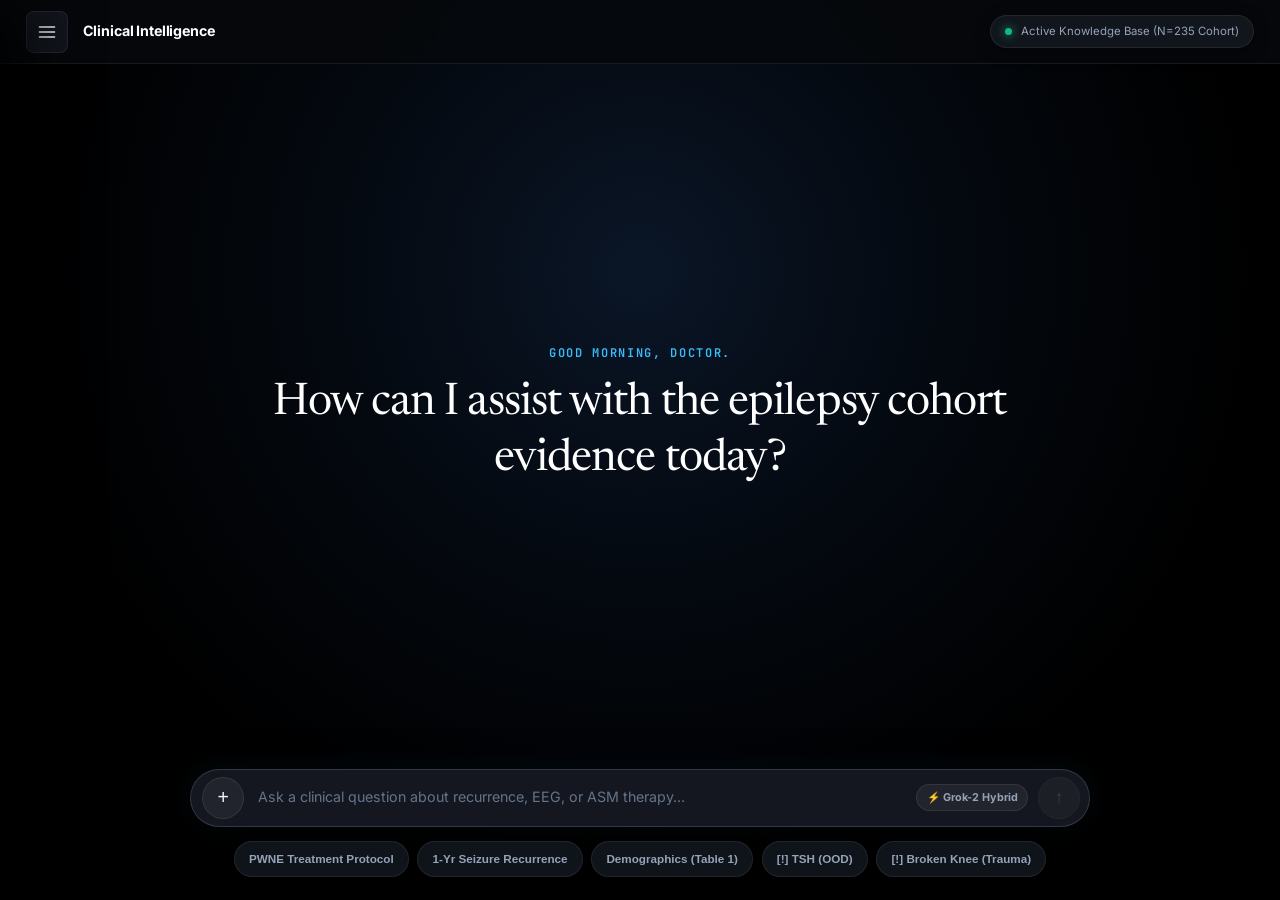
==== commit 54987225: "fix: restore hero welcome alignment, fix topbar collision, and remove session reset toast" ====
--- a/frontend/index.html
+++ b/frontend/index.html
@@ -19,24 +19,28 @@
         <!-- ── AMBIENT DEEP GLOW ── -->
         <div class="ambient-glow"></div>
 
-        <!-- ── FLOATING CORNER MICRO-CONTROLS (ZERO TOP BAR) ── -->
-        <div class="floating-corner-top-left">
-            <button id="sidebarToggleBtn" class="floating-icon-btn" title="Toggle Clinical Workspace Sidebar (Drawer)">
-                <svg width="20" height="20" viewBox="0 0 24 24" fill="none" stroke="currentColor" stroke-width="2" stroke-linecap="round" stroke-linejoin="round">
-                    <line x1="3" y1="12" x2="21" y2="12"></line>
-                    <line x1="3" y1="6" x2="21" y2="6"></line>
-                    <line x1="3" y1="18" x2="21" y2="18"></line>
-                </svg>
-            </button>
-            <span class="workspace-brand-tag">Clinical Intelligence</span>
-        </div>
-
-        <div class="floating-corner-top-right">
-            <div class="live-grounding-pill" title="Active Knowledge Base (N=235 Cohort)">
-                <span class="pulse-dot"></span>
-                <span class="grounding-text">Active Knowledge Base (N=235 Cohort)</span>
-            </div>
-        </div>
+        <div class="ambient-glow"></div>
+
+        <!-- ── UNIFIED FIXED TOP NAVIGATION BAR (Z-50) ── -->
+        <header class="top-navbar">
+            <div class="navbar-left">
+                <button id="sidebarToggleBtn" class="floating-icon-btn" title="Toggle Clinical Workspace Sidebar (Drawer)">
+                    <svg width="20" height="20" viewBox="0 0 24 24" fill="none" stroke="currentColor" stroke-width="2" stroke-linecap="round" stroke-linejoin="round">
+                        <line x1="3" y1="12" x2="21" y2="12"></line>
+                        <line x1="3" y1="6" x2="21" y2="6"></line>
+                        <line x1="3" y1="18" x2="21" y2="18"></line>
+                    </svg>
+                </button>
+                <span class="workspace-brand-tag">Clinical Intelligence</span>
+            </div>
+
+            <div class="navbar-right">
+                <div class="live-grounding-pill" title="Active Knowledge Base (N=235 Cohort)">
+                    <span class="pulse-dot"></span>
+                    <span class="grounding-text">Active Knowledge Base (N=235 Cohort)</span>
+                </div>
+            </div>
+        </header>
 
         <!-- ── COLLAPSIBLE CLINICAL SIDEBAR (SLIDE-OVER DRAWER) ── -->
         <aside id="clinicalSidebar" class="clinical-drawer">
@@ -114,9 +118,9 @@
         </aside>
 
         <!-- ── MAIN ZERO-CLUTTER WORKSPACE ── -->
-        <main class="workspace-viewport">
+        <main id="workspaceViewport" class="workspace-viewport idle-state">
             <div class="conversational-canvas">
-                <!-- ── ZERO-CLUTTER EDITORIAL HERO ── -->
+                <!-- ── ZERO-CLUTTER EDITORIAL HERO (CENTERED IN IDLE STATE) ── -->
                 <div class="hero hero-editorial-panel" id="hero">
                     <div class="hero-greeting dynamic-time-tracker" id="time-greeting">GOOD MORNING, DOCTOR.</div>
                     <h1 class="hero-headline">How can I assist with the epilepsy cohort evidence today?</h1>
--- a/frontend/style.css
+++ b/frontend/style.css
@@ -125,15 +125,34 @@
     z-index: 1;
 }
 
-/* ── FLOATING TOP MICRO-CONTROLS ── */
-.floating-corner-top-left {
+/* ── UNIFIED FIXED TOP NAVIGATION BAR (Z-50) ── */
+.top-navbar {
     position: fixed;
-    top: 1.25rem;
-    left: 1.5rem;
-    z-index: 120;
-    display: flex;
-    align-items: center;
-    gap: 0.85rem;
+    top: 0;
+    left: 0;
+    right: 0;
+    height: 64px;
+    z-index: 150;
+    display: flex;
+    align-items: center;
+    justify-content: space-between;
+    padding: 0 1.75rem;
+    background: rgba(6, 8, 12, 0.88);
+    backdrop-filter: blur(20px);
+    -webkit-backdrop-filter: blur(20px);
+    border-bottom: 1px solid var(--border-subtle);
+}
+
+.navbar-left {
+    display: flex;
+    align-items: center;
+    gap: 0.95rem;
+}
+
+.navbar-right {
+    display: flex;
+    align-items: center;
+    gap: 0.75rem;
 }
 
 .floating-icon-btn {
@@ -166,18 +185,11 @@
 }
 
 .workspace-brand-tag {
-    font-size: 0.92rem;
+    font-size: 0.95rem;
     font-weight: 700;
     color: var(--text-pure);
     letter-spacing: -0.01em;
     user-select: none;
-}
-
-.floating-corner-top-right {
-    position: fixed;
-    top: 1.25rem;
-    right: 1.5rem;
-    z-index: 120;
 }
 
 .live-grounding-pill {
@@ -724,11 +736,20 @@
     max-width: 980px;
     margin: 0 auto;
     padding: 5.5rem 1.5rem 11.5rem;
+    min-height: 100vh;
     flex: 1;
     display: flex;
     flex-direction: column;
     position: relative;
     z-index: 10;
+    transition: all var(--transition-smooth);
+}
+
+.workspace-viewport.idle-state {
+    justify-content: center;
+    align-items: center;
+    padding-top: 4.5rem;
+    padding-bottom: 9.5rem;
 }
 
 .conversational-canvas {
@@ -738,12 +759,20 @@
     width: 100%;
 }
 
-/* ── HERO EDITORIAL GREETING ── */
+.workspace-viewport.idle-state .conversational-canvas {
+    align-items: center;
+    justify-content: center;
+}
+
+/* ── HERO EDITORIAL GREETING (CENTERED) ── */
 .hero-editorial-panel {
     display: flex;
     flex-direction: column;
-    align-items: flex-start;
-    padding: 3rem 0 1rem;
+    align-items: center;
+    text-align: center;
+    padding: 2rem 0 1.5rem;
+    max-width: 820px;
+    margin: 0 auto;
     transition: all var(--transition-smooth);
 }
 
@@ -753,24 +782,26 @@
 
 .hero-greeting {
     font-family: var(--font-mono);
-    font-size: 0.78rem;
+    font-size: 0.8rem;
     font-weight: 600;
-    letter-spacing: 0.12em;
+    letter-spacing: 0.14em;
     text-transform: uppercase;
     color: var(--gemini-cyan);
-    margin-bottom: 0.75rem;
-    display: flex;
-    align-items: center;
+    margin-bottom: 0.85rem;
+    display: flex;
+    align-items: center;
+    justify-content: center;
     gap: 0.5rem;
 }
 
 .hero-headline {
     font-family: var(--font-editorial);
-    font-size: clamp(1.85rem, 4.5vw, 2.85rem);
+    font-size: clamp(2rem, 5vw, 3rem);
     font-weight: 400;
     line-height: 1.25;
     color: var(--text-pure);
     letter-spacing: -0.02em;
+    text-align: center;
     max-width: 780px;
 }
 
@@ -1153,15 +1184,15 @@
 /* ── FLOATING GEMINI CAPSULE DOCK (BOTTOM) ── */
 .floating-dock {
     position: fixed;
-    bottom: 1.25rem;
+    bottom: 1.35rem;
     left: 50%;
     transform: translateX(-50%);
     width: min(900px, calc(100% - 2rem));
-    z-index: 200;
-    display: flex;
-    flex-direction: column;
-    align-items: center;
-    gap: 0.65rem;
+    z-index: 100;
+    display: flex;
+    flex-direction: column;
+    align-items: center;
+    gap: 0.75rem;
     pointer-events: none;
 }
 
@@ -1170,7 +1201,7 @@
     display: flex;
     flex-direction: column;
     align-items: center;
-    gap: 0.65rem;
+    gap: 0.75rem;
     pointer-events: auto;
 }
 
@@ -1891,19 +1922,13 @@
         font-size: 14px;
     }
 
-    .floating-corner-top-left {
-        top: 0.85rem;
-        left: 0.85rem;
-        gap: 0.5rem;
+    .top-navbar {
+        padding: 0 1rem;
+        height: 58px;
     }
 
     .workspace-brand-tag {
-        font-size: 0.84rem;
-    }
-
-    .floating-corner-top-right {
-        top: 0.85rem;
-        right: 0.85rem;
+        font-size: 0.88rem;
     }
 
     .live-grounding-pill .grounding-text {
@@ -1911,7 +1936,7 @@
     }
 
     .live-grounding-pill {
-        padding: 0.45rem 0.65rem;
+        padding: 0.4rem 0.65rem;
     }
 
     .clinical-drawer {
@@ -1920,15 +1945,20 @@
     }
 
     .workspace-viewport {
-        padding: 4.5rem 0.85rem 12.5rem;
+        padding: 4.75rem 0.85rem 12.5rem;
+    }
+
+    .workspace-viewport.idle-state {
+        padding-top: 3.5rem;
+        padding-bottom: 10rem;
     }
 
     .hero-editorial-panel {
-        padding: 1.5rem 0 0.5rem;
+        padding: 1rem 0;
     }
 
     .hero-headline {
-        font-size: 1.75rem;
+        font-size: 1.85rem;
     }
 
     .user-query-bubble {
@@ -1946,7 +1976,7 @@
     }
 
     .floating-dock {
-        bottom: 0.65rem;
+        bottom: 0.75rem;
         width: calc(100% - 1rem);
     }
 
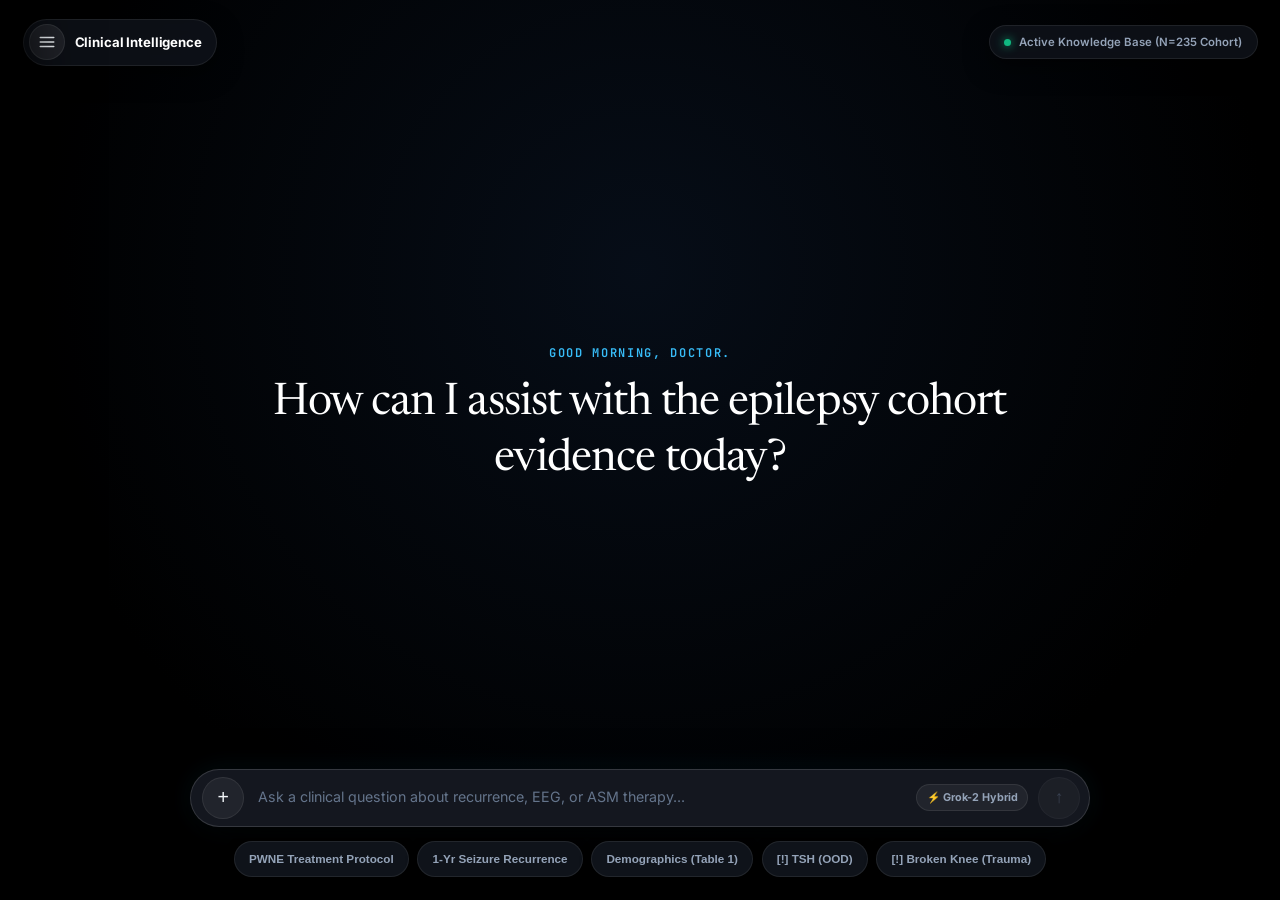
==== commit 18b3e5ac: "style: replace full navbar with floating adaptive header elements" ====
--- a/frontend/index.html
+++ b/frontend/index.html
@@ -19,13 +19,11 @@
         <!-- ── AMBIENT DEEP GLOW ── -->
         <div class="ambient-glow"></div>
 
-        <div class="ambient-glow"></div>
-
-        <!-- ── UNIFIED FIXED TOP NAVIGATION BAR (Z-50) ── -->
-        <header class="top-navbar">
-            <div class="navbar-left">
+        <!-- ── FLOATING ADAPTIVE TOP ELEMENTS (Z-50) ── -->
+        <header class="top-floating-header">
+            <div class="brand-floating-capsule">
                 <button id="sidebarToggleBtn" class="floating-icon-btn" title="Toggle Clinical Workspace Sidebar (Drawer)">
-                    <svg width="20" height="20" viewBox="0 0 24 24" fill="none" stroke="currentColor" stroke-width="2" stroke-linecap="round" stroke-linejoin="round">
+                    <svg width="18" height="18" viewBox="0 0 24 24" fill="none" stroke="currentColor" stroke-width="2" stroke-linecap="round" stroke-linejoin="round">
                         <line x1="3" y1="12" x2="21" y2="12"></line>
                         <line x1="3" y1="6" x2="21" y2="6"></line>
                         <line x1="3" y1="18" x2="21" y2="18"></line>
@@ -34,11 +32,9 @@
                 <span class="workspace-brand-tag">Clinical Intelligence</span>
             </div>
 
-            <div class="navbar-right">
-                <div class="live-grounding-pill" title="Active Knowledge Base (N=235 Cohort)">
-                    <span class="pulse-dot"></span>
-                    <span class="grounding-text">Active Knowledge Base (N=235 Cohort)</span>
-                </div>
+            <div class="live-grounding-pill" title="Active Knowledge Base (N=235 Cohort)">
+                <span class="pulse-dot"></span>
+                <span class="grounding-text">Active Knowledge Base (N=235 Cohort)</span>
             </div>
         </header>
 
--- a/frontend/style.css
+++ b/frontend/style.css
@@ -125,67 +125,70 @@
     z-index: 1;
 }
 
-/* ── UNIFIED FIXED TOP NAVIGATION BAR (Z-50) ── */
-.top-navbar {
+/* ── FLOATING ADAPTIVE TOP ELEMENTS (Z-50) ── */
+.top-floating-header {
     position: fixed;
-    top: 0;
-    left: 0;
-    right: 0;
-    height: 64px;
+    top: 1.25rem;
+    left: 1.5rem;
+    right: 1.5rem;
     z-index: 150;
     display: flex;
     align-items: center;
     justify-content: space-between;
-    padding: 0 1.75rem;
-    background: rgba(6, 8, 12, 0.88);
-    backdrop-filter: blur(20px);
-    -webkit-backdrop-filter: blur(20px);
-    border-bottom: 1px solid var(--border-subtle);
-}
-
-.navbar-left {
-    display: flex;
-    align-items: center;
-    gap: 0.95rem;
-}
-
-.navbar-right {
-    display: flex;
-    align-items: center;
-    gap: 0.75rem;
+    background: transparent;
+    border: none;
+    pointer-events: none;
+}
+
+.brand-floating-capsule {
+    display: flex;
+    align-items: center;
+    gap: 0.65rem;
+    background: rgba(16, 20, 28, 0.75);
+    border: 1px solid var(--border-subtle);
+    padding: 0.3rem 0.95rem 0.3rem 0.35rem;
+    border-radius: var(--radius-pill);
+    backdrop-filter: blur(16px);
+    -webkit-backdrop-filter: blur(16px);
+    pointer-events: auto;
+    box-shadow: 0 8px 24px rgba(0, 0, 0, 0.5);
+    transition: all var(--transition-fast);
+}
+
+.brand-floating-capsule:hover {
+    background: rgba(22, 28, 40, 0.9);
+    border-color: rgba(255, 255, 255, 0.16);
 }
 
 .floating-icon-btn {
-    background: rgba(20, 24, 32, 0.85);
+    background: rgba(255, 255, 255, 0.08);
     border: 1px solid var(--border-subtle);
     color: var(--text-primary);
-    width: 42px;
-    height: 42px;
-    min-width: 42px;
-    min-height: 42px;
-    border-radius: var(--radius-sm);
+    width: 36px;
+    height: 36px;
+    min-width: 36px;
+    min-height: 36px;
+    border-radius: 50%;
     display: flex;
     align-items: center;
     justify-content: center;
     cursor: pointer;
-    backdrop-filter: blur(16px);
-    -webkit-backdrop-filter: blur(16px);
     transition: all var(--transition-fast);
 }
 
 .floating-icon-btn:hover {
     color: var(--text-pure);
-    background: rgba(30, 36, 48, 0.95);
-    border-color: var(--border-glow);
-    transform: scale(1.03);
+    background: rgba(56, 189, 248, 0.2);
+    border-color: var(--gemini-cyan);
+    transform: scale(1.05);
 }
 
 .floating-icon-btn:active {
-    transform: scale(0.97);
+    transform: scale(0.95);
 }
 
 .workspace-brand-tag {
-    font-size: 0.95rem;
+    font-size: 0.88rem;
     font-weight: 700;
     color: var(--text-pure);
     letter-spacing: -0.01em;
@@ -196,16 +199,25 @@
     display: inline-flex;
     align-items: center;
     gap: 0.55rem;
-    background: rgba(20, 24, 32, 0.85);
+    background: rgba(16, 20, 28, 0.75);
     border: 1px solid var(--border-subtle);
     padding: 0.45rem 0.95rem;
     border-radius: var(--radius-pill);
     font-size: 0.76rem;
+    font-weight: 600;
     color: var(--text-secondary);
     backdrop-filter: blur(16px);
     -webkit-backdrop-filter: blur(16px);
     user-select: none;
-    box-shadow: 0 4px 16px rgba(0, 0, 0, 0.4);
+    pointer-events: auto;
+    box-shadow: 0 8px 24px rgba(0, 0, 0, 0.5);
+    transition: all var(--transition-fast);
+}
+
+.live-grounding-pill:hover {
+    background: rgba(22, 28, 40, 0.9);
+    border-color: rgba(255, 255, 255, 0.16);
+    color: var(--text-pure);
 }
 
 .pulse-dot {
@@ -1922,13 +1934,26 @@
         font-size: 14px;
     }
 
-    .top-navbar {
-        padding: 0 1rem;
-        height: 58px;
+    .top-floating-header {
+        top: 0.75rem;
+        left: 0.75rem;
+        right: 0.75rem;
+    }
+
+    .brand-floating-capsule {
+        padding: 0.25rem 0.75rem 0.25rem 0.25rem;
+        gap: 0.5rem;
+    }
+
+    .floating-icon-btn {
+        width: 34px;
+        height: 34px;
+        min-width: 34px;
+        min-height: 34px;
     }
 
     .workspace-brand-tag {
-        font-size: 0.88rem;
+        font-size: 0.82rem;
     }
 
     .live-grounding-pill .grounding-text {
@@ -1936,7 +1961,7 @@
     }
 
     .live-grounding-pill {
-        padding: 0.4rem 0.65rem;
+        padding: 0.45rem 0.65rem;
     }
 
     .clinical-drawer {
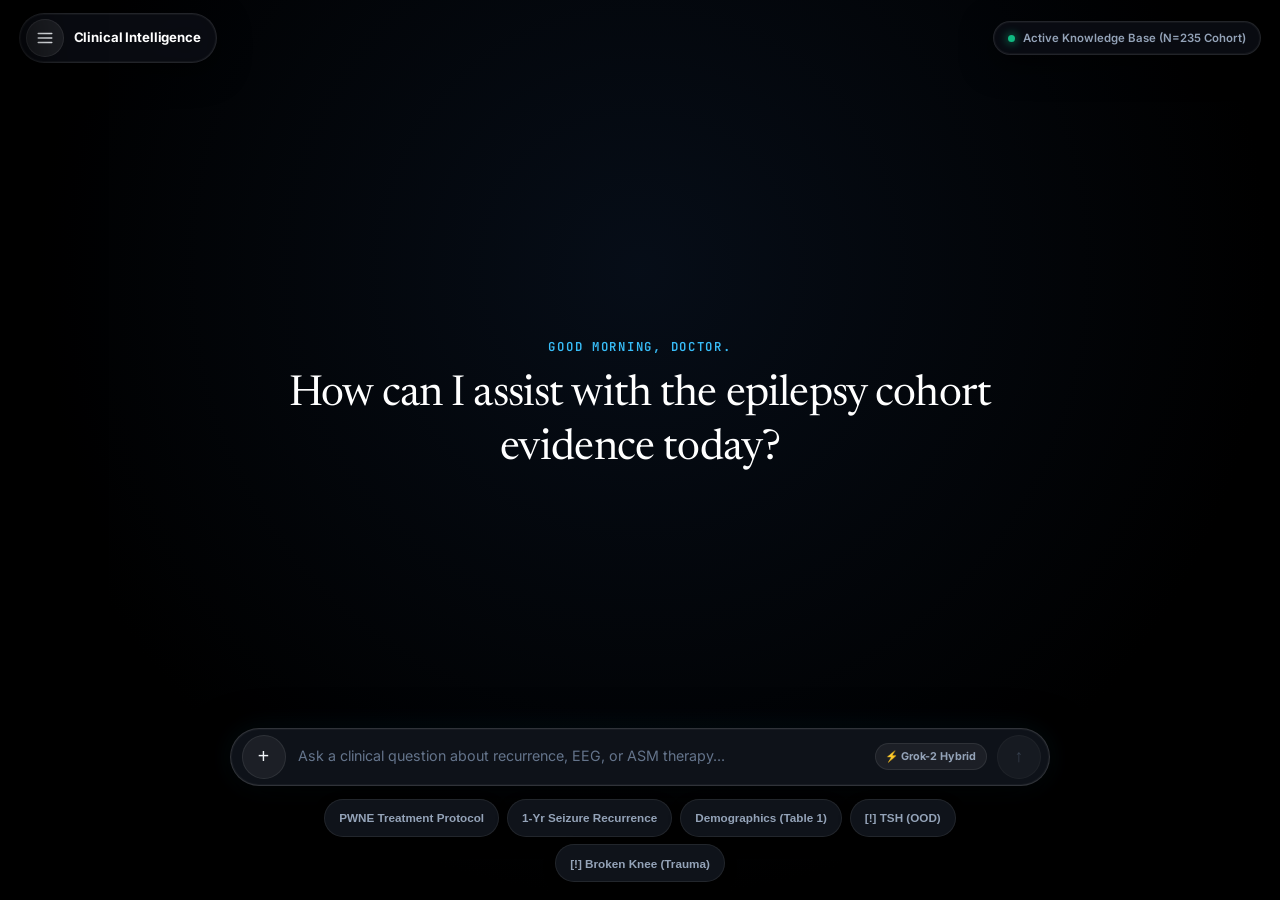
==== commit f93ca1cf: "style: comprehensive UI overhaul with floating header fix, responsive layout, and auto-scroll" ====
--- a/frontend/index.html
+++ b/frontend/index.html
@@ -127,6 +127,9 @@
                     <!-- Injected dynamically by app.js -->
                 </section>
 
+                <!-- Scroll anchor for auto-scroll to latest message -->
+                <div id="scrollAnchor" class="scroll-anchor" aria-hidden="true"></div>
+
                 <!-- ── SKELETON RETRIEVAL LOADER ── -->
                 <div id="retrievalLoader" class="retrieval-loader" hidden>
                     <div class="loader-pulse-bar">
--- a/frontend/style.css
+++ b/frontend/style.css
@@ -1,5 +1,6 @@
 /* ==========================================================================
    Clinical Intelligence — Production-Grade Luxury OLED CDSS Workspace
+   Mobile-First Responsive • Dynamic Viewport • Floating Adaptive Header
    Dark Theme Cohesion, High Contrast, Adaptive Breakpoints & Micro-Interactions
    ========================================================================== */
 
@@ -93,7 +94,8 @@
 
 html, body {
     width: 100%;
-    min-height: 100%;
+    height: 100%;
+    min-height: 100dvh; /* dynamic viewport height — respects mobile browser chrome */
     background-color: var(--bg-canvas);
     color: var(--text-primary);
     font-family: var(--font-sans);
@@ -102,12 +104,20 @@
     overflow-x: hidden;
     -webkit-font-smoothing: antialiased;
     -moz-osx-font-smoothing: grayscale;
+    -webkit-text-size-adjust: 100%;
+}
+
+/* iOS Safari safe-area env support */
+@supports (padding: env(safe-area-inset-bottom)) {
+    body {
+        padding-bottom: env(safe-area-inset-bottom);
+    }
 }
 
 .oled-canvas {
     position: relative;
     width: 100%;
-    min-height: 100vh;
+    min-height: 100dvh;
     display: flex;
     flex-direction: column;
     background-color: var(--bg-canvas);
@@ -119,7 +129,7 @@
     top: 0;
     left: 0;
     width: 100vw;
-    height: 100vh;
+    height: 100dvh;
     background: radial-gradient(circle at 50% 30%, rgba(18, 38, 68, 0.35) 0%, rgba(0, 0, 0, 0.95) 70%, #000000 100%);
     pointer-events: none;
     z-index: 1;
@@ -128,31 +138,34 @@
 /* ── FLOATING ADAPTIVE TOP ELEMENTS (Z-50) ── */
 .top-floating-header {
     position: fixed;
-    top: 1.25rem;
-    left: 1.5rem;
-    right: 1.5rem;
+    top: 0;
+    left: 0;
+    right: 0;
     z-index: 150;
     display: flex;
     align-items: center;
     justify-content: space-between;
+    padding: 0.85rem 1.25rem;
     background: transparent;
     border: none;
     pointer-events: none;
+    gap: 0.75rem;
 }
 
 .brand-floating-capsule {
     display: flex;
     align-items: center;
     gap: 0.65rem;
-    background: rgba(16, 20, 28, 0.75);
-    border: 1px solid var(--border-subtle);
-    padding: 0.3rem 0.95rem 0.3rem 0.35rem;
+    background: rgba(12, 15, 22, 0.78);
+    border: 1px solid rgba(255, 255, 255, 0.1);
+    padding: 0.35rem 1rem 0.35rem 0.4rem;
     border-radius: var(--radius-pill);
-    backdrop-filter: blur(16px);
-    -webkit-backdrop-filter: blur(16px);
+    backdrop-filter: blur(20px) saturate(1.3);
+    -webkit-backdrop-filter: blur(20px) saturate(1.3);
     pointer-events: auto;
-    box-shadow: 0 8px 24px rgba(0, 0, 0, 0.5);
+    box-shadow: 0 8px 32px rgba(0, 0, 0, 0.6), 0 0 0 1px rgba(255,255,255,0.04) inset;
     transition: all var(--transition-fast);
+    flex-shrink: 0;
 }
 
 .brand-floating-capsule:hover {
@@ -164,16 +177,18 @@
     background: rgba(255, 255, 255, 0.08);
     border: 1px solid var(--border-subtle);
     color: var(--text-primary);
-    width: 36px;
-    height: 36px;
-    min-width: 36px;
-    min-height: 36px;
+    width: 38px;
+    height: 38px;
+    min-width: 38px;
+    min-height: 38px;
     border-radius: 50%;
     display: flex;
     align-items: center;
     justify-content: center;
     cursor: pointer;
     transition: all var(--transition-fast);
+    -webkit-tap-highlight-color: transparent;
+    touch-action: manipulation;
 }
 
 .floating-icon-btn:hover {
@@ -199,19 +214,21 @@
     display: inline-flex;
     align-items: center;
     gap: 0.55rem;
-    background: rgba(16, 20, 28, 0.75);
-    border: 1px solid var(--border-subtle);
+    background: rgba(12, 15, 22, 0.78);
+    border: 1px solid rgba(255, 255, 255, 0.1);
     padding: 0.45rem 0.95rem;
     border-radius: var(--radius-pill);
     font-size: 0.76rem;
     font-weight: 600;
     color: var(--text-secondary);
-    backdrop-filter: blur(16px);
-    -webkit-backdrop-filter: blur(16px);
+    backdrop-filter: blur(20px) saturate(1.3);
+    -webkit-backdrop-filter: blur(20px) saturate(1.3);
     user-select: none;
     pointer-events: auto;
-    box-shadow: 0 8px 24px rgba(0, 0, 0, 0.5);
+    box-shadow: 0 8px 32px rgba(0, 0, 0, 0.6), 0 0 0 1px rgba(255,255,255,0.04) inset;
     transition: all var(--transition-fast);
+    flex-shrink: 1;
+    min-width: 0;
 }
 
 .live-grounding-pill:hover {
@@ -241,7 +258,7 @@
     left: 0;
     width: 380px;
     max-width: 100vw;
-    height: 100vh;
+    height: 100dvh;
     background: var(--bg-surface-drawer);
     border-right: 1px solid var(--border-subtle);
     z-index: 300;
@@ -745,10 +762,10 @@
 /* ── MAIN WORKSPACE VIEWPORT ── */
 .workspace-viewport {
     width: 100%;
-    max-width: 980px;
+    max-width: 860px;
     margin: 0 auto;
-    padding: 5.5rem 1.5rem 11.5rem;
-    min-height: 100vh;
+    padding: 5.5rem 1.5rem 10rem;
+    min-height: 100dvh;
     flex: 1;
     display: flex;
     flex-direction: column;
@@ -760,8 +777,8 @@
 .workspace-viewport.idle-state {
     justify-content: center;
     align-items: center;
-    padding-top: 4.5rem;
-    padding-bottom: 9.5rem;
+    padding-top: 5.5rem;
+    padding-bottom: 10rem;
 }
 
 .conversational-canvas {
@@ -782,8 +799,8 @@
     flex-direction: column;
     align-items: center;
     text-align: center;
-    padding: 2rem 0 1.5rem;
-    max-width: 820px;
+    padding: 2rem 1rem 1.5rem;
+    max-width: 780px;
     margin: 0 auto;
     transition: all var(--transition-smooth);
 }
@@ -794,7 +811,7 @@
 
 .hero-greeting {
     font-family: var(--font-mono);
-    font-size: 0.8rem;
+    font-size: clamp(0.68rem, 1.8vw, 0.82rem);
     font-weight: 600;
     letter-spacing: 0.14em;
     text-transform: uppercase;
@@ -808,13 +825,14 @@
 
 .hero-headline {
     font-family: var(--font-editorial);
-    font-size: clamp(2rem, 5vw, 3rem);
+    font-size: clamp(1.6rem, 4.5vw, 2.85rem);
     font-weight: 400;
     line-height: 1.25;
     color: var(--text-pure);
     letter-spacing: -0.02em;
     text-align: center;
-    max-width: 780px;
+    max-width: 720px;
+    padding: 0 0.5rem;
 }
 
 /* ── CONVERSATION STREAM & TIMELINE ── */
@@ -823,22 +841,30 @@
     flex-direction: column;
     gap: 2rem;
     width: 100%;
+}
+
+/* Scroll anchor for auto-scroll targeting */
+.scroll-anchor {
+    width: 1px;
+    height: 1px;
+    flex-shrink: 0;
 }
 
 /* User Query Bubble */
 .user-query-bubble {
     align-self: flex-end;
-    max-width: 82%;
+    max-width: min(82%, 640px);
     background: linear-gradient(135deg, rgba(16, 32, 54, 0.95), rgba(20, 24, 36, 0.98));
-    border: 1px solid rgba(56, 189, 248, 0.35);
+    border: 1px solid rgba(56, 189, 248, 0.3);
     color: var(--text-pure);
     padding: 0.95rem 1.4rem;
     border-radius: 18px 18px 4px 18px;
-    font-size: 0.95rem;
+    font-size: clamp(0.88rem, 2.2vw, 0.95rem);
     font-weight: 500;
-    line-height: 1.5;
+    line-height: 1.55;
     box-shadow: 0 8px 24px rgba(0, 0, 0, 0.5), 0 0 20px rgba(56, 189, 248, 0.08);
     word-break: break-word;
+    overflow-wrap: anywhere;
     animation: bubbleIn 0.25s cubic-bezier(0.2, 0.8, 0.2, 1);
 }
 
@@ -851,18 +877,24 @@
 .clinical-response-card {
     align-self: flex-start;
     width: 100%;
-    background: var(--bg-surface-card);
-    border: 1px solid var(--border-subtle);
+    background: rgba(14, 17, 24, 0.85);
+    border: 1px solid rgba(255, 255, 255, 0.08);
     border-radius: var(--radius-lg);
     padding: 1.5rem 1.75rem;
     display: flex;
     flex-direction: column;
     gap: 1.25rem;
-    box-shadow: 0 12px 36px rgba(0, 0, 0, 0.7);
+    box-shadow: 0 12px 36px rgba(0, 0, 0, 0.7), 0 0 0 1px rgba(255,255,255,0.03) inset;
     backdrop-filter: blur(20px);
     -webkit-backdrop-filter: blur(20px);
     animation: bubbleIn 0.3s cubic-bezier(0.2, 0.8, 0.2, 1);
     word-break: break-word;
+    overflow-wrap: anywhere;
+    transition: border-color var(--transition-fast);
+}
+
+.clinical-response-card:hover {
+    border-color: rgba(255, 255, 255, 0.14);
 }
 
 .card-top-telemetry {
@@ -1035,7 +1067,7 @@
 
 .provenance-grid {
     display: grid;
-    grid-template-columns: repeat(auto-fit, minmax(280px, 1fr));
+    grid-template-columns: repeat(auto-fit, minmax(min(260px, 100%), 1fr));
     gap: 0.85rem;
     width: 100%;
 }
@@ -1196,16 +1228,17 @@
 /* ── FLOATING GEMINI CAPSULE DOCK (BOTTOM) ── */
 .floating-dock {
     position: fixed;
-    bottom: 1.35rem;
+    bottom: 1rem;
     left: 50%;
     transform: translateX(-50%);
-    width: min(900px, calc(100% - 2rem));
+    width: min(820px, calc(100% - 1.5rem));
     z-index: 100;
     display: flex;
     flex-direction: column;
     align-items: center;
-    gap: 0.75rem;
+    gap: 0.65rem;
     pointer-events: none;
+    padding-bottom: env(safe-area-inset-bottom, 0px);
 }
 
 .dock-container {
@@ -1213,7 +1246,7 @@
     display: flex;
     flex-direction: column;
     align-items: center;
-    gap: 0.75rem;
+    gap: 0.65rem;
     pointer-events: auto;
 }
 
@@ -1222,16 +1255,16 @@
 }
 
 .capsule-bar {
-    background: var(--bg-capsule);
+    background: rgba(16, 20, 28, 0.92);
     border: 1px solid var(--border-medium);
     border-radius: var(--radius-pill);
-    padding: 0.45rem 0.6rem 0.45rem 0.75rem;
-    display: flex;
-    align-items: center;
-    gap: 0.65rem;
-    box-shadow: 0 16px 48px rgba(0, 0, 0, 0.9), 0 0 30px rgba(56, 189, 248, 0.08);
-    backdrop-filter: blur(24px);
-    -webkit-backdrop-filter: blur(24px);
+    padding: 0.4rem 0.55rem 0.4rem 0.7rem;
+    display: flex;
+    align-items: center;
+    gap: 0.55rem;
+    box-shadow: 0 16px 48px rgba(0, 0, 0, 0.9), 0 0 30px rgba(56, 189, 248, 0.08), 0 0 0 1px rgba(255,255,255,0.04) inset;
+    backdrop-filter: blur(24px) saturate(1.2);
+    -webkit-backdrop-filter: blur(24px) saturate(1.2);
     transition: all var(--transition-fast);
 }
 
@@ -1244,10 +1277,10 @@
     background: rgba(255, 255, 255, 0.06);
     border: 1px solid var(--border-subtle);
     color: var(--text-primary);
-    width: 42px;
-    height: 42px;
-    min-width: 42px;
-    min-height: 42px;
+    width: 44px;
+    height: 44px;
+    min-width: 44px;
+    min-height: 44px;
     border-radius: 50%;
     display: flex;
     align-items: center;
@@ -1255,6 +1288,8 @@
     cursor: pointer;
     transition: all var(--transition-fast);
     flex-shrink: 0;
+    -webkit-tap-highlight-color: transparent;
+    touch-action: manipulation;
 }
 
 .capsule-action-btn:hover {
@@ -1314,10 +1349,10 @@
 }
 
 .send-circle-btn {
-    width: 42px;
-    height: 42px;
-    min-width: 42px;
-    min-height: 42px;
+    width: 44px;
+    height: 44px;
+    min-width: 44px;
+    min-height: 44px;
     border-radius: 50%;
     background: rgba(255, 255, 255, 0.08);
     border: 1px solid var(--border-subtle);
@@ -1327,6 +1362,8 @@
     justify-content: center;
     cursor: pointer;
     transition: all var(--transition-fast);
+    -webkit-tap-highlight-color: transparent;
+    touch-action: manipulation;
 }
 
 .send-circle-btn.active, .send-circle-btn:not(:disabled) {
@@ -1360,26 +1397,21 @@
 .chips-scroll-lane {
     display: flex;
     align-items: center;
-    gap: 0.55rem;
-    overflow-x: auto;
-    -webkit-overflow-scrolling: touch;
+    gap: 0.5rem;
+    flex-wrap: wrap;
+    justify-content: center;
     padding: 0.2rem 0.5rem;
     max-width: 100%;
-    scrollbar-width: none;
-}
-
-.chips-scroll-lane::-webkit-scrollbar {
-    display: none;
 }
 
 .floating-chip {
     background: rgba(18, 22, 30, 0.88);
     border: 1px solid var(--border-subtle);
     color: var(--text-secondary);
-    min-height: 36px;
+    min-height: 38px;
     padding: 0.4rem 0.95rem;
     border-radius: var(--radius-pill);
-    font-size: 0.78rem;
+    font-size: clamp(0.72rem, 1.8vw, 0.78rem);
     font-weight: 600;
     white-space: nowrap;
     cursor: pointer;
@@ -1388,6 +1420,8 @@
     transition: all var(--transition-fast);
     box-shadow: 0 4px 12px rgba(0, 0, 0, 0.4);
     outline: none;
+    -webkit-tap-highlight-color: transparent;
+    touch-action: manipulation;
 }
 
 .floating-chip:hover {
@@ -1424,8 +1458,8 @@
 .modal-card {
     width: 95vw;
     max-width: 1280px;
-    max-height: 88vh;
-    height: 88vh;
+    max-height: 85dvh;
+    height: 85dvh;
     background: #090b10;
     border: 1px solid var(--border-medium);
     border-radius: var(--radius-lg);
@@ -1500,7 +1534,7 @@
 /* Benchmark Metrics Grid */
 .metrics-grid {
     display: grid;
-    grid-template-columns: repeat(4, 1fr);
+    grid-template-columns: repeat(auto-fit, minmax(min(160px, 100%), 1fr));
     gap: 1rem;
 }
 
@@ -1609,7 +1643,7 @@
 
 .ablation-kpi-row {
     display: grid;
-    grid-template-columns: repeat(4, 1fr);
+    grid-template-columns: repeat(auto-fit, minmax(min(130px, 100%), 1fr));
     gap: 0.85rem;
 }
 
@@ -1767,8 +1801,8 @@
 .pdf-viewer-card {
     width: 95vw;
     max-width: 1360px;
-    height: 90vh;
-    max-height: 90vh;
+    height: 88dvh;
+    max-height: 88dvh;
     background: #080a0e;
     border: 1px solid var(--border-medium);
     border-radius: var(--radius-lg);
@@ -1914,54 +1948,67 @@
 }
 
 /* ==========================================================================
-   ADAPTIVE RESPONSIVE BREAKPOINTS (Mobile < 640px, Tablet 640-1024px)
+   ADAPTIVE RESPONSIVE BREAKPOINTS
+   Desktop (>1024px) → Tablet (640-1024px) → Mobile (<640px) → Small (<400px)
    ========================================================================== */
 
+/* ── TABLET (640px - 1024px) ── */
 @media (max-width: 1024px) {
     .workspace-viewport {
-        padding: 5.5rem 1.25rem 12rem;
-    }
-    .metrics-grid {
-        grid-template-columns: repeat(2, 1fr);
-    }
-    .ablation-kpi-row {
-        grid-template-columns: repeat(2, 1fr);
-    }
-}
-
-@media (max-width: 640px) {
+        max-width: 100%;
+        padding: 5.5rem 1.15rem 10rem;
+    }
+
+    .workspace-viewport.idle-state {
+        padding-top: 5.5rem;
+        padding-bottom: 10rem;
+    }
+
+    .clinical-response-card {
+        padding: 1.35rem 1.4rem;
+    }
+
+    .top-floating-header {
+        padding: 0.75rem 1rem;
+    }
+}
+
+/* ── MOBILE (<768px) ── */
+@media (max-width: 768px) {
     html, body {
-        font-size: 14px;
+        font-size: 14.5px;
     }
 
     .top-floating-header {
-        top: 0.75rem;
-        left: 0.75rem;
-        right: 0.75rem;
+        padding: 0.55rem 0.65rem;
+        gap: 0.5rem;
     }
 
     .brand-floating-capsule {
-        padding: 0.25rem 0.75rem 0.25rem 0.25rem;
-        gap: 0.5rem;
+        padding: 0.25rem 0.7rem 0.25rem 0.25rem;
+        gap: 0.45rem;
+        box-shadow: 0 6px 20px rgba(0, 0, 0, 0.6);
     }
 
     .floating-icon-btn {
-        width: 34px;
-        height: 34px;
-        min-width: 34px;
-        min-height: 34px;
+        width: 36px;
+        height: 36px;
+        min-width: 36px;
+        min-height: 36px;
     }
 
     .workspace-brand-tag {
-        font-size: 0.82rem;
+        font-size: 0.78rem;
     }
 
     .live-grounding-pill .grounding-text {
-        display: none;
+        font-size: 0.68rem;
     }
 
     .live-grounding-pill {
-        padding: 0.45rem 0.65rem;
+        padding: 0.35rem 0.55rem;
+        gap: 0.35rem;
+        font-size: 0.68rem;
     }
 
     .clinical-drawer {
@@ -1970,96 +2017,347 @@
     }
 
     .workspace-viewport {
-        padding: 4.75rem 0.85rem 12.5rem;
+        padding: 4.75rem 0.75rem 10rem;
     }
 
     .workspace-viewport.idle-state {
-        padding-top: 3.5rem;
+        padding-top: 4.75rem;
         padding-bottom: 10rem;
     }
 
     .hero-editorial-panel {
-        padding: 1rem 0;
+        padding: 0.75rem 0.25rem;
+    }
+
+    .hero-greeting {
+        font-size: 0.68rem;
+        letter-spacing: 0.1em;
     }
 
     .hero-headline {
-        font-size: 1.85rem;
+        font-size: clamp(1.45rem, 5.5vw, 2rem);
+        max-width: 90vw;
+        line-height: 1.3;
     }
 
     .user-query-bubble {
         max-width: 92%;
-        padding: 0.85rem 1.15rem;
+        padding: 0.8rem 1.05rem;
+        font-size: 0.88rem;
+        border-radius: 16px 16px 4px 16px;
     }
 
     .clinical-response-card {
-        padding: 1.15rem 1.15rem;
+        padding: 1.1rem 1rem;
         border-radius: var(--radius-md);
+        gap: 1rem;
+    }
+
+    .card-top-telemetry {
+        padding-bottom: 0.65rem;
+        gap: 0.5rem;
+    }
+
+    .confidence-tag, .nuance-tag {
+        font-size: 0.66rem;
+        padding: 0.15rem 0.5rem;
+    }
+
+    .telemetry-metrics-tag {
+        font-size: 0.66rem;
+    }
+
+    .synthesized-text {
+        font-size: 0.92rem;
+        line-height: 1.65;
     }
 
     .provenance-grid {
         grid-template-columns: 1fr;
+        gap: 0.65rem;
+    }
+
+    .provenance-item-card {
+        padding: 0.75rem 0.85rem;
     }
 
     .floating-dock {
-        bottom: 0.75rem;
-        width: calc(100% - 1rem);
+        bottom: 0.5rem;
+        width: calc(100% - 0.75rem);
     }
 
     .capsule-bar {
-        padding: 0.35rem 0.45rem;
+        padding: 0.3rem 0.4rem;
+        gap: 0.4rem;
+        border-radius: 24px;
+    }
+
+    .capsule-action-btn {
+        width: 40px;
+        height: 40px;
+        min-width: 40px;
+        min-height: 40px;
+    }
+
+    .send-circle-btn {
+        width: 40px;
+        height: 40px;
+        min-width: 40px;
+        min-height: 40px;
+    }
+
+    .seamless-input {
+        font-size: 0.9rem;
+        padding: 0.3rem 0.2rem;
     }
 
     .engine-badge {
         display: none;
     }
 
+    .chips-scroll-lane {
+        flex-wrap: nowrap;
+        justify-content: flex-start;
+        overflow-x: auto;
+        -webkit-overflow-scrolling: touch;
+        scrollbar-width: none;
+        padding: 0.15rem 0.35rem;
+        gap: 0.4rem;
+    }
+
+    .chips-scroll-lane::-webkit-scrollbar {
+        display: none;
+    }
+
+    .floating-chip {
+        min-height: 34px;
+        padding: 0.35rem 0.75rem;
+        font-size: 0.72rem;
+    }
+
+    /* Modal (Benchmark) */
     .modal-overlay {
-        padding: 0.5rem;
+        padding: 0;
+        align-items: flex-end;
     }
 
     .modal-card {
         width: 100vw;
-        height: 94vh;
-        max-height: 94vh;
-        border-radius: var(--radius-md);
+        max-width: 100vw;
+        height: 92dvh;
+        max-height: 92dvh;
+        border-radius: 16px 16px 0 0;
     }
 
     .modal-header {
-        padding: 0.95rem 1.15rem;
+        padding: 0.85rem 1rem;
+    }
+
+    .modal-title-stack h2 {
+        font-size: 0.92rem;
     }
 
     .modal-content-scroll {
-        padding: 1.15rem 1.15rem;
-    }
-
-    .metrics-grid {
-        grid-template-columns: 1fr 1fr;
-        gap: 0.65rem;
-    }
-
-    .ablation-kpi-row {
-        grid-template-columns: 1fr 1fr;
-    }
-
+        padding: 1rem;
+        gap: 1.25rem;
+    }
+
+    .metric-card {
+        padding: 0.85rem 1rem;
+    }
+
+    .metric-val {
+        font-size: 1.35rem;
+    }
+
+    .modal-footer {
+        padding: 0.85rem 1rem;
+    }
+
+    .action-btn-teal {
+        width: 100%;
+        justify-content: center;
+        text-align: center;
+    }
+
+    /* PDF Viewer Modal */
     .pdf-viewer-overlay {
-        padding: 0.5rem;
+        padding: 0;
+        align-items: flex-end;
     }
 
     .pdf-viewer-card {
         width: 100vw;
-        height: 95vh;
-        max-height: 95vh;
-        border-radius: var(--radius-md);
+        max-width: 100vw;
+        height: 93dvh;
+        max-height: 93dvh;
+        border-radius: 16px 16px 0 0;
     }
 
     .pdf-viewer-header {
-        padding: 0.95rem 1.15rem;
-    }
-
+        padding: 0.85rem 1rem;
+        flex-wrap: wrap;
+        gap: 0.5rem;
+    }
+
+    .pdf-header-title-row {
+        gap: 0.45rem;
+    }
+
+    .pdf-viewer-title {
+        font-size: 0.88rem;
+    }
+
+    .pdf-page-badge {
+        font-size: 0.68rem;
+        padding: 0.15rem 0.5rem;
+    }
+
+    .pdf-viewer-sub {
+        font-size: 0.7rem;
+    }
+
+    /* Ablation Study */
+    .ablation-study-card {
+        padding: 1rem 1rem;
+    }
+
+    .ablation-title {
+        font-size: 0.85rem;
+    }
+
+    .ablation-kpi-val {
+        font-size: 1.05rem;
+    }
+
+    .ablation-table {
+        font-size: 0.72rem;
+    }
+
+    .ablation-table th, .ablation-table td {
+        padding: 0.55rem 0.65rem;
+    }
+
+    /* Toast */
     .minimal-toast {
-        right: 1rem;
-        bottom: 6rem;
-        left: 1rem;
+        right: 0.75rem;
+        bottom: 5.5rem;
+        left: 0.75rem;
         text-align: center;
-    }
-}
+        font-size: 0.8rem;
+        padding: 0.75rem 1rem;
+        border-radius: var(--radius-sm);
+    }
+
+    /* Evidence Drawer */
+    .evidence-drawer {
+        border-radius: var(--radius-sm);
+    }
+
+    .drawer-header-toggle {
+        padding: 0.65rem 0.85rem;
+        font-size: 0.78rem;
+    }
+
+    .drawer-content-box {
+        padding: 0.65rem 0.85rem;
+    }
+
+    .verbatim-quote-bubble {
+        font-size: 0.88rem;
+        padding: 0.5rem 0.75rem;
+    }
+}
+
+/* ── SMALL MOBILE (<400px) ── */
+@media (max-width: 400px) {
+    html, body {
+        font-size: 13.5px;
+    }
+
+    .workspace-brand-tag {
+        font-size: 0.74rem;
+    }
+
+    .floating-icon-btn {
+        width: 32px;
+        height: 32px;
+        min-width: 32px;
+        min-height: 32px;
+    }
+
+    .hero-headline {
+        font-size: 1.35rem;
+    }
+
+    .workspace-viewport {
+        padding: 3.75rem 0.55rem 11rem;
+    }
+
+    .workspace-viewport.idle-state {
+        padding-top: 2.5rem;
+    }
+
+    .clinical-response-card {
+        padding: 0.85rem 0.75rem;
+    }
+
+    .synthesized-text {
+        font-size: 0.85rem;
+    }
+
+    .capsule-bar {
+        padding: 0.25rem 0.35rem;
+        gap: 0.35rem;
+    }
+
+    .capsule-action-btn,
+    .send-circle-btn {
+        width: 38px;
+        height: 38px;
+        min-width: 38px;
+        min-height: 38px;
+    }
+
+    .seamless-input {
+        font-size: 0.85rem;
+    }
+
+    .modal-title-stack h2 {
+        font-size: 0.82rem;
+    }
+}
+
+/* ── LANDSCAPE MOBILE FIX ── */
+@media (max-height: 500px) and (orientation: landscape) {
+    .workspace-viewport.idle-state {
+        padding-top: 1.5rem;
+        padding-bottom: 7rem;
+    }
+
+    .hero-headline {
+        font-size: 1.35rem;
+    }
+
+    .hero-editorial-panel {
+        padding: 0.5rem 0;
+    }
+
+    .modal-card,
+    .pdf-viewer-card {
+        height: 90dvh;
+        max-height: 90dvh;
+    }
+}
+
+/* ── HOVER QUERY — Touch devices skip hover transforms ── */
+@media (hover: none) {
+    .floating-chip:hover,
+    .indexed-doc-card:hover,
+    .provenance-item-card:hover,
+    .audit-entry-card:hover,
+    .brand-floating-capsule:hover,
+    .live-grounding-pill:hover {
+        transform: none;
+    }
+}
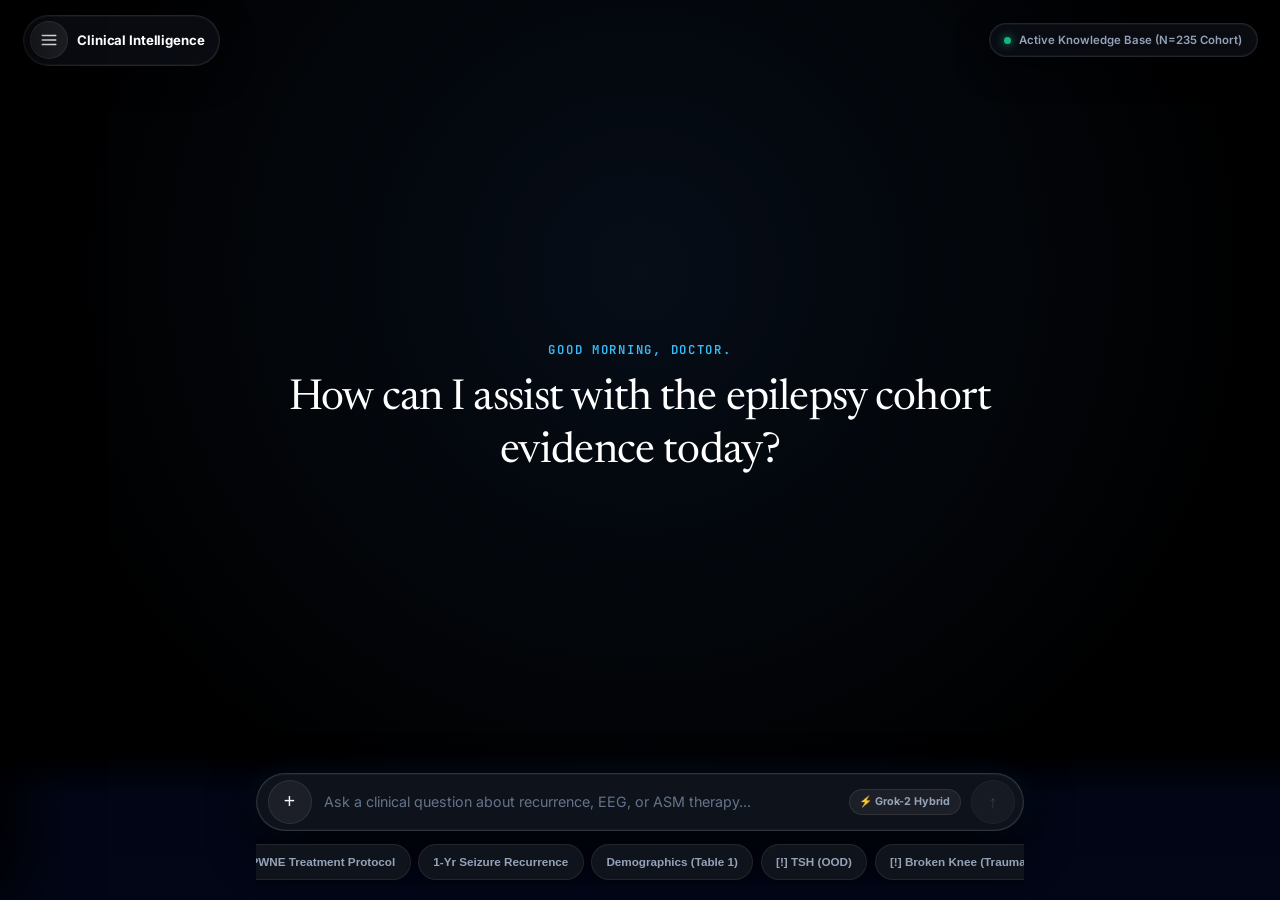
==== commit 0cb14124: "fix: force single-line scrollable suggestion chips, fix header bounds, and anchor bottom input dock" ====
--- a/frontend/index.html
+++ b/frontend/index.html
@@ -179,7 +179,7 @@
 
                 <!-- ── MINIMALIST CLINICAL QUICK-PROMPT PILLS ── -->
                 <div id="quickChipsWrapper" class="quick-chips-bar quick-pills">
-                    <div class="chips-scroll-lane" id="quickChipsContainer">
+                    <div class="chips-scroll-lane no-scrollbar" id="quickChipsContainer">
                         <!-- Injected dynamically by app.js -->
                     </div>
                 </div>
--- a/frontend/style.css
+++ b/frontend/style.css
@@ -59,6 +59,15 @@
 
     --transition-fast: 0.15s cubic-bezier(0.4, 0, 0.2, 1);
     --transition-smooth: 0.25s cubic-bezier(0.4, 0, 0.2, 1);
+}
+
+/* ── NO SCROLLBAR UTILITY ── */
+.no-scrollbar::-webkit-scrollbar {
+    display: none;
+}
+.no-scrollbar {
+    -ms-overflow-style: none;
+    scrollbar-width: none;
 }
 
 /* ── RESET & BASE SETUP ── */
@@ -117,6 +126,7 @@
 .oled-canvas {
     position: relative;
     width: 100%;
+    max-width: 100vw;
     min-height: 100dvh;
     display: flex;
     flex-direction: column;
@@ -141,15 +151,17 @@
     top: 0;
     left: 0;
     right: 0;
-    z-index: 150;
+    z-index: 50;
     display: flex;
     align-items: center;
     justify-content: space-between;
-    padding: 0.85rem 1.25rem;
+    padding: 1rem 1.5rem;
     background: transparent;
     border: none;
     pointer-events: none;
     gap: 0.75rem;
+    width: 100%;
+    box-sizing: border-box;
 }
 
 .brand-floating-capsule {
@@ -227,8 +239,8 @@
     pointer-events: auto;
     box-shadow: 0 8px 32px rgba(0, 0, 0, 0.6), 0 0 0 1px rgba(255,255,255,0.04) inset;
     transition: all var(--transition-fast);
-    flex-shrink: 1;
-    min-width: 0;
+    flex-shrink: 0;
+    white-space: nowrap;
 }
 
 .live-grounding-pill:hover {
@@ -764,7 +776,7 @@
     width: 100%;
     max-width: 860px;
     margin: 0 auto;
-    padding: 5.5rem 1.5rem 10rem;
+    padding: 7rem 1.5rem 11rem; /* pt-28 pb-44 */
     min-height: 100dvh;
     flex: 1;
     display: flex;
@@ -772,13 +784,14 @@
     position: relative;
     z-index: 10;
     transition: all var(--transition-smooth);
+    box-sizing: border-box;
 }
 
 .workspace-viewport.idle-state {
     justify-content: center;
     align-items: center;
-    padding-top: 5.5rem;
-    padding-bottom: 10rem;
+    padding-top: 7rem;
+    padding-bottom: 11rem;
 }
 
 .conversational-canvas {
@@ -1225,28 +1238,32 @@
     100% { background-position: -200% 0; }
 }
 
-/* ── FLOATING GEMINI CAPSULE DOCK (BOTTOM) ── */
+/* ── PINNED FIXED BOTTOM INPUT DOCK (Z-40) ── */
 .floating-dock {
     position: fixed;
-    bottom: 1rem;
-    left: 50%;
-    transform: translateX(-50%);
-    width: min(820px, calc(100% - 1.5rem));
-    z-index: 100;
-    display: flex;
-    flex-direction: column;
-    align-items: center;
-    gap: 0.65rem;
+    bottom: 0;
+    left: 0;
+    right: 0;
+    z-index: 40;
+    width: 100%;
+    background: linear-gradient(to top, #020617 0%, rgba(2, 6, 23, 0.92) 70%, transparent 100%);
+    padding: 1.5rem 1rem 1rem;
+    padding-bottom: max(1rem, env(safe-area-inset-bottom, 1rem));
+    display: flex;
+    flex-direction: column;
+    align-items: center;
     pointer-events: none;
-    padding-bottom: env(safe-area-inset-bottom, 0px);
+    box-sizing: border-box;
 }
 
 .dock-container {
     width: 100%;
-    display: flex;
-    flex-direction: column;
-    align-items: center;
-    gap: 0.65rem;
+    max-width: 768px; /* max-w-3xl */
+    margin: 0 auto;
+    display: flex;
+    flex-direction: column;
+    align-items: center;
+    gap: 0.5rem;
     pointer-events: auto;
 }
 
@@ -1387,33 +1404,51 @@
     font-weight: 700;
 }
 
-/* Quick Prompt Pills */
+/* Quick Prompt Pills (Single-Line Horizontal Scroll Container) */
 .quick-chips-bar {
     width: 100%;
     display: flex;
     justify-content: center;
+    overflow: hidden;
 }
 
 .chips-scroll-lane {
     display: flex;
     align-items: center;
     gap: 0.5rem;
-    flex-wrap: wrap;
-    justify-content: center;
-    padding: 0.2rem 0.5rem;
+    flex-wrap: nowrap;
+    white-space: nowrap;
+    overflow-x: auto;
+    -webkit-overflow-scrolling: touch;
+    scrollbar-width: none;
+    -ms-overflow-style: none;
+    padding: 0.35rem 0.5rem;
     max-width: 100%;
+    width: 100%;
+    justify-content: flex-start;
+}
+
+@media (min-width: 768px) {
+    .chips-scroll-lane {
+        justify-content: center;
+    }
+}
+
+.chips-scroll-lane::-webkit-scrollbar {
+    display: none;
 }
 
 .floating-chip {
     background: rgba(18, 22, 30, 0.88);
     border: 1px solid var(--border-subtle);
     color: var(--text-secondary);
-    min-height: 38px;
+    min-height: 36px;
     padding: 0.4rem 0.95rem;
     border-radius: var(--radius-pill);
     font-size: clamp(0.72rem, 1.8vw, 0.78rem);
     font-weight: 600;
     white-space: nowrap;
+    flex-shrink: 0;
     cursor: pointer;
     backdrop-filter: blur(16px);
     -webkit-backdrop-filter: blur(16px);
@@ -1980,7 +2015,7 @@
     }
 
     .top-floating-header {
-        padding: 0.55rem 0.65rem;
+        padding: 0.75rem 1rem;
         gap: 0.5rem;
     }
 
@@ -2006,7 +2041,7 @@
     }
 
     .live-grounding-pill {
-        padding: 0.35rem 0.55rem;
+        padding: 0.35rem 0.65rem;
         gap: 0.35rem;
         font-size: 0.68rem;
     }
@@ -2017,12 +2052,12 @@
     }
 
     .workspace-viewport {
-        padding: 4.75rem 0.75rem 10rem;
+        padding: 6rem 1rem 11rem; /* pt-24 pb-44 */
     }
 
     .workspace-viewport.idle-state {
-        padding-top: 4.75rem;
-        padding-bottom: 10rem;
+        padding-top: 6rem;
+        padding-bottom: 11rem;
     }
 
     .hero-editorial-panel {
@@ -2038,6 +2073,15 @@
         font-size: clamp(1.45rem, 5.5vw, 2rem);
         max-width: 90vw;
         line-height: 1.3;
+    }
+
+    .floating-dock {
+        padding: 1.25rem 0.75rem 0.75rem;
+        padding-bottom: max(0.75rem, env(safe-area-inset-bottom, 0.75rem));
+    }
+
+    .capsule-bar {
+        padding: 0.35rem 0.5rem;
     }
 
     .user-query-bubble {
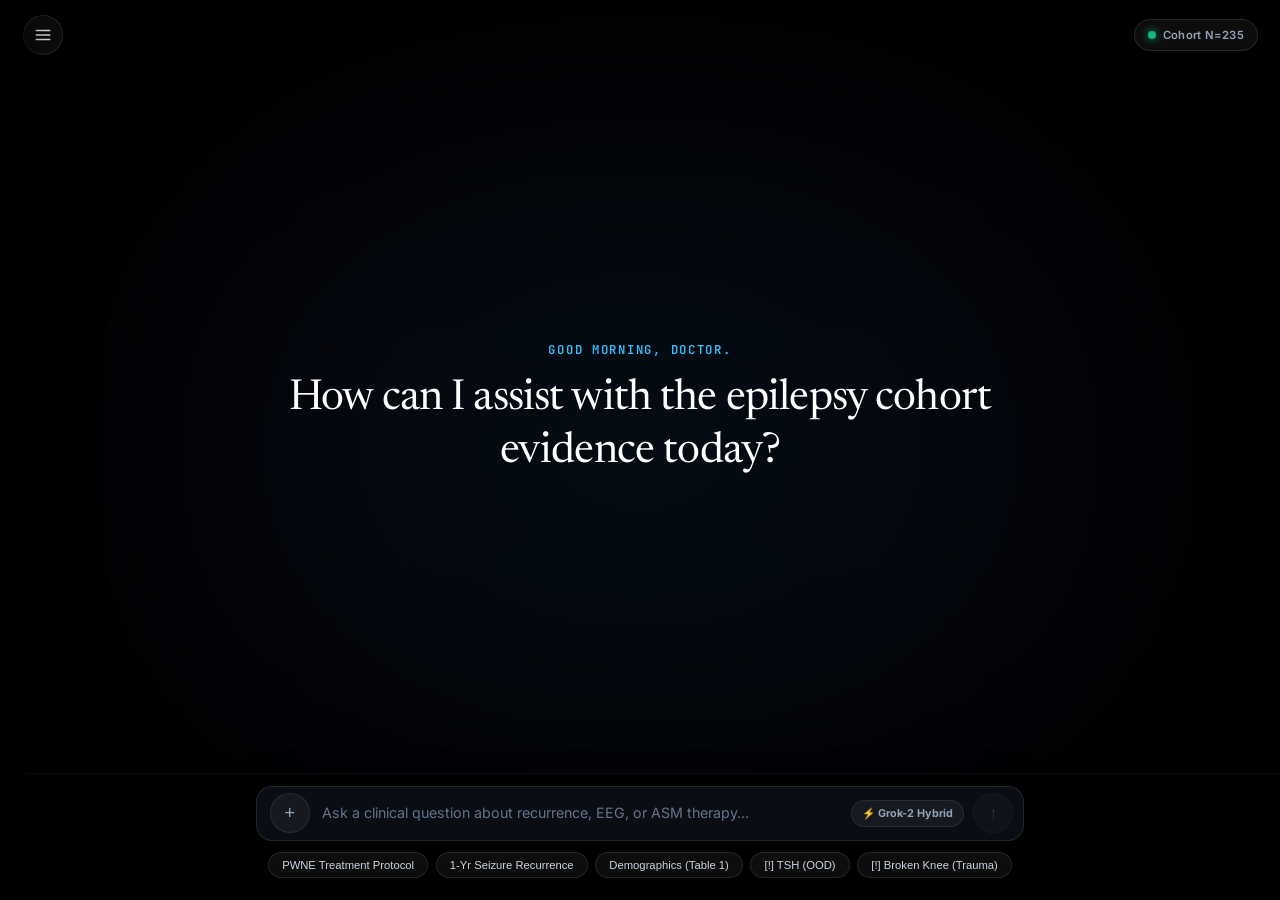
==== commit f5c4fc3d: "style: implement OLED pure black, Gemini center glow, stealth top nav, and flat pinned bottom dock" ====
--- a/frontend/index.html
+++ b/frontend/index.html
@@ -16,25 +16,24 @@
 </head>
 <body>
     <div class="oled-canvas">
-        <!-- ── AMBIENT DEEP GLOW ── -->
-        <div class="ambient-glow"></div>
-
-        <!-- ── FLOATING ADAPTIVE TOP ELEMENTS (Z-50) ── -->
+        <!-- ── GEMINI CENTER AMBIENT GLOW ── -->
+        <div class="ambient-glow-wrapper fixed inset-0 pointer-events-none z-0 flex items-center justify-center overflow-hidden">
+            <div class="ambient-glow-core w-[650px] sm:w-[900px] h-[400px] sm:h-[550px] bg-gradient-to-tr from-cyan-600/15 via-blue-600/10 to-indigo-600/15 rounded-full blur-[140px] opacity-75"></div>
+        </div>
+
+        <!-- ── MINIMALIST STEALTH TOP NAVIGATION (Z-50) ── -->
         <header class="top-floating-header">
-            <div class="brand-floating-capsule">
-                <button id="sidebarToggleBtn" class="floating-icon-btn" title="Toggle Clinical Workspace Sidebar (Drawer)">
-                    <svg width="18" height="18" viewBox="0 0 24 24" fill="none" stroke="currentColor" stroke-width="2" stroke-linecap="round" stroke-linejoin="round">
-                        <line x1="3" y1="12" x2="21" y2="12"></line>
-                        <line x1="3" y1="6" x2="21" y2="6"></line>
-                        <line x1="3" y1="18" x2="21" y2="18"></line>
-                    </svg>
-                </button>
-                <span class="workspace-brand-tag">Clinical Intelligence</span>
-            </div>
-
-            <div class="live-grounding-pill" title="Active Knowledge Base (N=235 Cohort)">
-                <span class="pulse-dot"></span>
-                <span class="grounding-text">Active Knowledge Base (N=235 Cohort)</span>
+            <button id="sidebarToggleBtn" class="stealth-menu-btn" title="Open Clinical Workspace">
+                <svg width="18" height="18" viewBox="0 0 24 24" fill="none" stroke="currentColor" stroke-width="2" stroke-linecap="round" stroke-linejoin="round">
+                    <line x1="3" y1="12" x2="21" y2="12"></line>
+                    <line x1="3" y1="6" x2="21" y2="6"></line>
+                    <line x1="3" y1="18" x2="21" y2="18"></line>
+                </svg>
+            </button>
+
+            <div class="stealth-status-pill" title="Active Knowledge Base (N=235 Cohort)">
+                <span class="stealth-pulse-dot"></span>
+                <span class="stealth-status-text">Cohort N=235</span>
             </div>
         </header>
 
@@ -140,10 +139,10 @@
             </div>
         </main>
 
-        <!-- ── FLOATING GEMINI CAPSULE DOCK ── -->
-        <footer class="floating-dock">
+        <!-- ── FLAT PINNED BOTTOM DOCK (Z-40) ── -->
+        <footer class="fixed-bottom-dock">
             <div class="dock-container">
-                <!-- ── CAPSULE INPUT BAR ── -->
+                <!-- Search / Chat Command Bar -->
                 <form id="queryForm" class="capsule-form">
                     <div class="capsule-bar" id="capsuleBar">
                         <!-- Direct '+' PDF Ingestion Input & Trigger -->
@@ -177,8 +176,8 @@
                     </div>
                 </form>
 
-                <!-- ── MINIMALIST CLINICAL QUICK-PROMPT PILLS ── -->
-                <div id="quickChipsWrapper" class="quick-chips-bar quick-pills">
+                <!-- Single-Line Suggestion Chips -->
+                <div id="quickChipsWrapper" class="quick-chips-bar">
                     <div class="chips-scroll-lane no-scrollbar" id="quickChipsContainer">
                         <!-- Injected dynamically by app.js -->
                     </div>
--- a/frontend/style.css
+++ b/frontend/style.css
@@ -134,18 +134,34 @@
     overflow-x: hidden;
 }
 
-.ambient-glow {
+/* ── GEMINI CENTER AMBIENT GLOW ── */
+.ambient-glow-wrapper {
     position: fixed;
-    top: 0;
-    left: 0;
-    width: 100vw;
-    height: 100dvh;
-    background: radial-gradient(circle at 50% 30%, rgba(18, 38, 68, 0.35) 0%, rgba(0, 0, 0, 0.95) 70%, #000000 100%);
+    inset: 0;
     pointer-events: none;
-    z-index: 1;
-}
-
-/* ── FLOATING ADAPTIVE TOP ELEMENTS (Z-50) ── */
+    z-index: 0;
+    display: flex;
+    align-items: center;
+    justify-content: center;
+    overflow: hidden;
+}
+
+.ambient-glow-core {
+    width: min(900px, 90vw);
+    height: min(550px, 60vh);
+    background: radial-gradient(circle at 50% 50%, rgba(6, 182, 212, 0.15) 0%, rgba(59, 130, 246, 0.10) 40%, rgba(99, 102, 241, 0.15) 70%, transparent 100%);
+    border-radius: 9999px;
+    filter: blur(140px);
+    opacity: 0.75;
+    animation: ambientPulse 8s ease-in-out infinite alternate;
+}
+
+@keyframes ambientPulse {
+    0% { transform: scale(0.95); opacity: 0.65; }
+    100% { transform: scale(1.05); opacity: 0.85; }
+}
+
+/* ── MINIMALIST STEALTH TOP NAVIGATION (Z-50) ── */
 .top-floating-header {
     position: fixed;
     top: 0;
@@ -164,98 +180,81 @@
     box-sizing: border-box;
 }
 
-.brand-floating-capsule {
-    display: flex;
-    align-items: center;
-    gap: 0.65rem;
-    background: rgba(12, 15, 22, 0.78);
+.stealth-menu-btn {
+    pointer-events: auto;
+    padding: 0.625rem;
+    border-radius: 50%;
+    background: rgba(255, 255, 255, 0.05);
     border: 1px solid rgba(255, 255, 255, 0.1);
-    padding: 0.35rem 1rem 0.35rem 0.4rem;
-    border-radius: var(--radius-pill);
-    backdrop-filter: blur(20px) saturate(1.3);
-    -webkit-backdrop-filter: blur(20px) saturate(1.3);
-    pointer-events: auto;
-    box-shadow: 0 8px 32px rgba(0, 0, 0, 0.6), 0 0 0 1px rgba(255,255,255,0.04) inset;
-    transition: all var(--transition-fast);
-    flex-shrink: 0;
-}
-
-.brand-floating-capsule:hover {
-    background: rgba(22, 28, 40, 0.9);
-    border-color: rgba(255, 255, 255, 0.16);
-}
-
-.floating-icon-btn {
-    background: rgba(255, 255, 255, 0.08);
-    border: 1px solid var(--border-subtle);
+    backdrop-filter: blur(16px);
+    -webkit-backdrop-filter: blur(16px);
     color: var(--text-primary);
-    width: 38px;
-    height: 38px;
-    min-width: 38px;
-    min-height: 38px;
-    border-radius: 50%;
+    width: 40px;
+    height: 40px;
+    min-width: 40px;
+    min-height: 40px;
     display: flex;
     align-items: center;
     justify-content: center;
     cursor: pointer;
+    box-shadow: 0 4px 16px rgba(0, 0, 0, 0.4);
     transition: all var(--transition-fast);
     -webkit-tap-highlight-color: transparent;
     touch-action: manipulation;
 }
 
-.floating-icon-btn:hover {
+.stealth-menu-btn:hover {
+    background: rgba(255, 255, 255, 0.1);
+    border-color: rgba(255, 255, 255, 0.2);
     color: var(--text-pure);
-    background: rgba(56, 189, 248, 0.2);
-    border-color: var(--gemini-cyan);
     transform: scale(1.05);
 }
 
-.floating-icon-btn:active {
+.stealth-menu-btn:active {
     transform: scale(0.95);
 }
 
-.workspace-brand-tag {
-    font-size: 0.88rem;
-    font-weight: 700;
-    color: var(--text-pure);
-    letter-spacing: -0.01em;
+.stealth-status-pill {
+    pointer-events: auto;
+    display: flex;
+    align-items: center;
+    gap: 0.5rem;
+    padding: 0.375rem 0.85rem;
+    border-radius: var(--radius-pill);
+    background: rgba(255, 255, 255, 0.05);
+    border: 1px solid rgba(255, 255, 255, 0.1);
+    backdrop-filter: blur(16px);
+    -webkit-backdrop-filter: blur(16px);
+    box-shadow: 0 4px 16px rgba(0, 0, 0, 0.4);
+    transition: all var(--transition-fast);
     user-select: none;
-}
-
-.live-grounding-pill {
-    display: inline-flex;
-    align-items: center;
-    gap: 0.55rem;
-    background: rgba(12, 15, 22, 0.78);
-    border: 1px solid rgba(255, 255, 255, 0.1);
-    padding: 0.45rem 0.95rem;
-    border-radius: var(--radius-pill);
-    font-size: 0.76rem;
+    flex-shrink: 0;
+}
+
+.stealth-status-pill:hover {
+    background: rgba(255, 255, 255, 0.09);
+    border-color: rgba(255, 255, 255, 0.18);
+}
+
+.stealth-pulse-dot {
+    width: 8px;
+    height: 8px;
+    border-radius: 50%;
+    background-color: #10b981;
+    box-shadow: 0 0 8px rgba(16, 185, 129, 0.9);
+    animation: pulseGlow 2s infinite ease-in-out;
+}
+
+.stealth-status-text {
+    font-size: 0.75rem;
     font-weight: 600;
-    color: var(--text-secondary);
-    backdrop-filter: blur(20px) saturate(1.3);
-    -webkit-backdrop-filter: blur(20px) saturate(1.3);
-    user-select: none;
-    pointer-events: auto;
-    box-shadow: 0 8px 32px rgba(0, 0, 0, 0.6), 0 0 0 1px rgba(255,255,255,0.04) inset;
-    transition: all var(--transition-fast);
-    flex-shrink: 0;
-    white-space: nowrap;
-}
-
-.live-grounding-pill:hover {
-    background: rgba(22, 28, 40, 0.9);
-    border-color: rgba(255, 255, 255, 0.16);
-    color: var(--text-pure);
-}
-
-.pulse-dot {
-    width: 7px;
-    height: 7px;
-    border-radius: 50%;
-    background-color: var(--status-emerald);
-    box-shadow: 0 0 10px var(--status-emerald);
-    animation: pulseGlow 2s infinite ease-in-out;
+    color: #94a3b8;
+    letter-spacing: 0.02em;
+}
+
+@keyframes pulseGlow {
+    0%, 100% { transform: scale(1); opacity: 1; }
+    50% { transform: scale(1.25); opacity: 0.75; }
 }
 
 @keyframes pulseGlow {
@@ -1238,21 +1237,21 @@
     100% { background-position: -200% 0; }
 }
 
-/* ── PINNED FIXED BOTTOM INPUT DOCK (Z-40) ── */
-.floating-dock {
+/* ── FLAT PINNED BOTTOM DOCK (Z-40) ── */
+.fixed-bottom-dock {
     position: fixed;
     bottom: 0;
     left: 0;
     right: 0;
     z-index: 40;
-    width: 100%;
-    background: linear-gradient(to top, #020617 0%, rgba(2, 6, 23, 0.92) 70%, transparent 100%);
-    padding: 1.5rem 1rem 1rem;
-    padding-bottom: max(1rem, env(safe-area-inset-bottom, 1rem));
-    display: flex;
-    flex-direction: column;
-    align-items: center;
-    pointer-events: none;
+    background: rgba(0, 0, 0, 0.92);
+    backdrop-filter: blur(20px);
+    -webkit-backdrop-filter: blur(20px);
+    border-top: 1px solid rgba(255, 255, 255, 0.06);
+    padding-top: 0.75rem;
+    padding-bottom: max(1.25rem, env(safe-area-inset-bottom, 1.25rem));
+    padding-left: 1rem;
+    padding-right: 1rem;
     box-sizing: border-box;
 }
 
@@ -1264,7 +1263,6 @@
     flex-direction: column;
     align-items: center;
     gap: 0.5rem;
-    pointer-events: auto;
 }
 
 .capsule-form {
@@ -1272,32 +1270,30 @@
 }
 
 .capsule-bar {
-    background: rgba(16, 20, 28, 0.92);
-    border: 1px solid var(--border-medium);
-    border-radius: var(--radius-pill);
-    padding: 0.4rem 0.55rem 0.4rem 0.7rem;
+    background: #0A0D14;
+    border: 1px solid rgba(255, 255, 255, 0.1);
+    border-radius: 16px; /* rounded-2xl */
+    padding: 0.45rem 0.65rem 0.45rem 0.85rem;
     display: flex;
     align-items: center;
     gap: 0.55rem;
-    box-shadow: 0 16px 48px rgba(0, 0, 0, 0.9), 0 0 30px rgba(56, 189, 248, 0.08), 0 0 0 1px rgba(255,255,255,0.04) inset;
-    backdrop-filter: blur(24px) saturate(1.2);
-    -webkit-backdrop-filter: blur(24px) saturate(1.2);
+    box-shadow: 0 20px 50px rgba(0, 0, 0, 0.95);
     transition: all var(--transition-fast);
 }
 
 .capsule-bar:focus-within {
-    border-color: var(--border-focus);
-    box-shadow: 0 16px 48px rgba(0, 0, 0, 0.95), 0 0 36px var(--gemini-glow);
+    border-color: rgba(6, 182, 212, 0.8);
+    box-shadow: 0 20px 50px rgba(0, 0, 0, 0.95), 0 0 24px rgba(6, 182, 212, 0.2);
 }
 
 .capsule-action-btn {
-    background: rgba(255, 255, 255, 0.06);
-    border: 1px solid var(--border-subtle);
-    color: var(--text-primary);
-    width: 44px;
-    height: 44px;
-    min-width: 44px;
-    min-height: 44px;
+    background: rgba(255, 255, 255, 0.05);
+    border: 1px solid rgba(255, 255, 255, 0.08);
+    color: var(--text-secondary);
+    width: 40px;
+    height: 40px;
+    min-width: 40px;
+    min-height: 40px;
     border-radius: 50%;
     display: flex;
     align-items: center;
@@ -1310,14 +1306,14 @@
 }
 
 .capsule-action-btn:hover {
-    background: rgba(56, 189, 248, 0.2);
+    background: rgba(56, 189, 248, 0.18);
     border-color: var(--gemini-cyan);
     color: var(--gemini-cyan);
     transform: scale(1.05);
 }
 
 .plus-icon {
-    font-size: 1.3rem;
+    font-size: 1.25rem;
     line-height: 1;
     font-weight: 500;
 }
@@ -1357,8 +1353,8 @@
     font-size: 0.72rem;
     font-weight: 700;
     color: var(--text-secondary);
-    background: rgba(255, 255, 255, 0.06);
-    border: 1px solid var(--border-subtle);
+    background: rgba(255, 255, 255, 0.05);
+    border: 1px solid rgba(255, 255, 255, 0.08);
     padding: 0.25rem 0.65rem;
     border-radius: var(--radius-pill);
     user-select: none;
@@ -1366,13 +1362,13 @@
 }
 
 .send-circle-btn {
-    width: 44px;
-    height: 44px;
-    min-width: 44px;
-    min-height: 44px;
+    width: 40px;
+    height: 40px;
+    min-width: 40px;
+    min-height: 40px;
     border-radius: 50%;
-    background: rgba(255, 255, 255, 0.08);
-    border: 1px solid var(--border-subtle);
+    background: rgba(255, 255, 255, 0.06);
+    border: 1px solid rgba(255, 255, 255, 0.08);
     color: var(--text-muted);
     display: flex;
     align-items: center;
@@ -1396,7 +1392,7 @@
 
 .send-circle-btn:disabled {
     cursor: not-allowed;
-    opacity: 0.45;
+    opacity: 0.4;
 }
 
 .arrow-up {
@@ -1422,13 +1418,13 @@
     -webkit-overflow-scrolling: touch;
     scrollbar-width: none;
     -ms-overflow-style: none;
-    padding: 0.35rem 0.5rem;
+    padding: 0.25rem 0.25rem;
     max-width: 100%;
     width: 100%;
     justify-content: flex-start;
 }
 
-@media (min-width: 768px) {
+@media (min-width: 640px) {
     .chips-scroll-lane {
         justify-content: center;
     }
@@ -1439,24 +1435,31 @@
 }
 
 .floating-chip {
-    background: rgba(18, 22, 30, 0.88);
-    border: 1px solid var(--border-subtle);
-    color: var(--text-secondary);
-    min-height: 36px;
-    padding: 0.4rem 0.95rem;
-    border-radius: var(--radius-pill);
-    font-size: clamp(0.72rem, 1.8vw, 0.78rem);
-    font-weight: 600;
     white-space: nowrap;
     flex-shrink: 0;
+    background: rgba(255, 255, 255, 0.05);
+    border: 1px solid rgba(255, 255, 255, 0.1);
+    color: #cbd5e1;
+    font-size: 0.75rem;
+    font-weight: 500;
+    border-radius: var(--radius-pill);
+    padding: 0.375rem 0.875rem;
     cursor: pointer;
-    backdrop-filter: blur(16px);
-    -webkit-backdrop-filter: blur(16px);
     transition: all var(--transition-fast);
-    box-shadow: 0 4px 12px rgba(0, 0, 0, 0.4);
     outline: none;
     -webkit-tap-highlight-color: transparent;
     touch-action: manipulation;
+}
+
+.floating-chip:hover {
+    background: rgba(255, 255, 255, 0.1);
+    border-color: rgba(255, 255, 255, 0.2);
+    color: #ffffff;
+    transform: translateY(-1px);
+}
+
+.floating-chip:active {
+    transform: translateY(0);
 }
 
 .floating-chip:hover {
@@ -2019,31 +2022,21 @@
         gap: 0.5rem;
     }
 
-    .brand-floating-capsule {
-        padding: 0.25rem 0.7rem 0.25rem 0.25rem;
-        gap: 0.45rem;
-        box-shadow: 0 6px 20px rgba(0, 0, 0, 0.6);
-    }
-
-    .floating-icon-btn {
-        width: 36px;
-        height: 36px;
-        min-width: 36px;
-        min-height: 36px;
-    }
-
-    .workspace-brand-tag {
-        font-size: 0.78rem;
-    }
-
-    .live-grounding-pill .grounding-text {
-        font-size: 0.68rem;
-    }
-
-    .live-grounding-pill {
-        padding: 0.35rem 0.65rem;
-        gap: 0.35rem;
-        font-size: 0.68rem;
+    .stealth-menu-btn {
+        width: 38px;
+        height: 38px;
+        min-width: 38px;
+        min-height: 38px;
+        padding: 0.5rem;
+    }
+
+    .stealth-status-pill {
+        padding: 0.3rem 0.75rem;
+        gap: 0.4rem;
+    }
+
+    .stealth-status-text {
+        font-size: 0.7rem;
     }
 
     .clinical-drawer {
@@ -2075,13 +2068,28 @@
         line-height: 1.3;
     }
 
-    .floating-dock {
-        padding: 1.25rem 0.75rem 0.75rem;
-        padding-bottom: max(0.75rem, env(safe-area-inset-bottom, 0.75rem));
+    .fixed-bottom-dock {
+        padding: 0.65rem 0.75rem max(1rem, env(safe-area-inset-bottom, 1rem));
     }
 
     .capsule-bar {
-        padding: 0.35rem 0.5rem;
+        padding: 0.4rem 0.5rem 0.4rem 0.75rem;
+        gap: 0.45rem;
+        border-radius: 14px;
+    }
+
+    .capsule-action-btn {
+        width: 38px;
+        height: 38px;
+        min-width: 38px;
+        min-height: 38px;
+    }
+
+    .send-circle-btn {
+        width: 38px;
+        height: 38px;
+        min-width: 38px;
+        min-height: 38px;
     }
 
     .user-query-bubble {
@@ -2123,31 +2131,6 @@
 
     .provenance-item-card {
         padding: 0.75rem 0.85rem;
-    }
-
-    .floating-dock {
-        bottom: 0.5rem;
-        width: calc(100% - 0.75rem);
-    }
-
-    .capsule-bar {
-        padding: 0.3rem 0.4rem;
-        gap: 0.4rem;
-        border-radius: 24px;
-    }
-
-    .capsule-action-btn {
-        width: 40px;
-        height: 40px;
-        min-width: 40px;
-        min-height: 40px;
-    }
-
-    .send-circle-btn {
-        width: 40px;
-        height: 40px;
-        min-width: 40px;
-        min-height: 40px;
     }
 
     .seamless-input {
@@ -2319,15 +2302,20 @@
         font-size: 13.5px;
     }
 
-    .workspace-brand-tag {
-        font-size: 0.74rem;
-    }
-
-    .floating-icon-btn {
-        width: 32px;
-        height: 32px;
-        min-width: 32px;
-        min-height: 32px;
+    .stealth-menu-btn {
+        width: 34px;
+        height: 34px;
+        min-width: 34px;
+        min-height: 34px;
+        padding: 0.4rem;
+    }
+
+    .stealth-status-pill {
+        padding: 0.25rem 0.6rem;
+    }
+
+    .stealth-status-text {
+        font-size: 0.68rem;
     }
 
     .hero-headline {
@@ -2335,11 +2323,12 @@
     }
 
     .workspace-viewport {
-        padding: 3.75rem 0.55rem 11rem;
+        padding: 5.5rem 0.65rem 10.5rem;
     }
 
     .workspace-viewport.idle-state {
-        padding-top: 2.5rem;
+        padding-top: 5.5rem;
+        padding-bottom: 10.5rem;
     }
 
     .clinical-response-card {
@@ -2351,16 +2340,16 @@
     }
 
     .capsule-bar {
-        padding: 0.25rem 0.35rem;
+        padding: 0.35rem 0.45rem 0.35rem 0.65rem;
         gap: 0.35rem;
     }
 
     .capsule-action-btn,
     .send-circle-btn {
-        width: 38px;
-        height: 38px;
-        min-width: 38px;
-        min-height: 38px;
+        width: 34px;
+        height: 34px;
+        min-width: 34px;
+        min-height: 34px;
     }
 
     .seamless-input {
